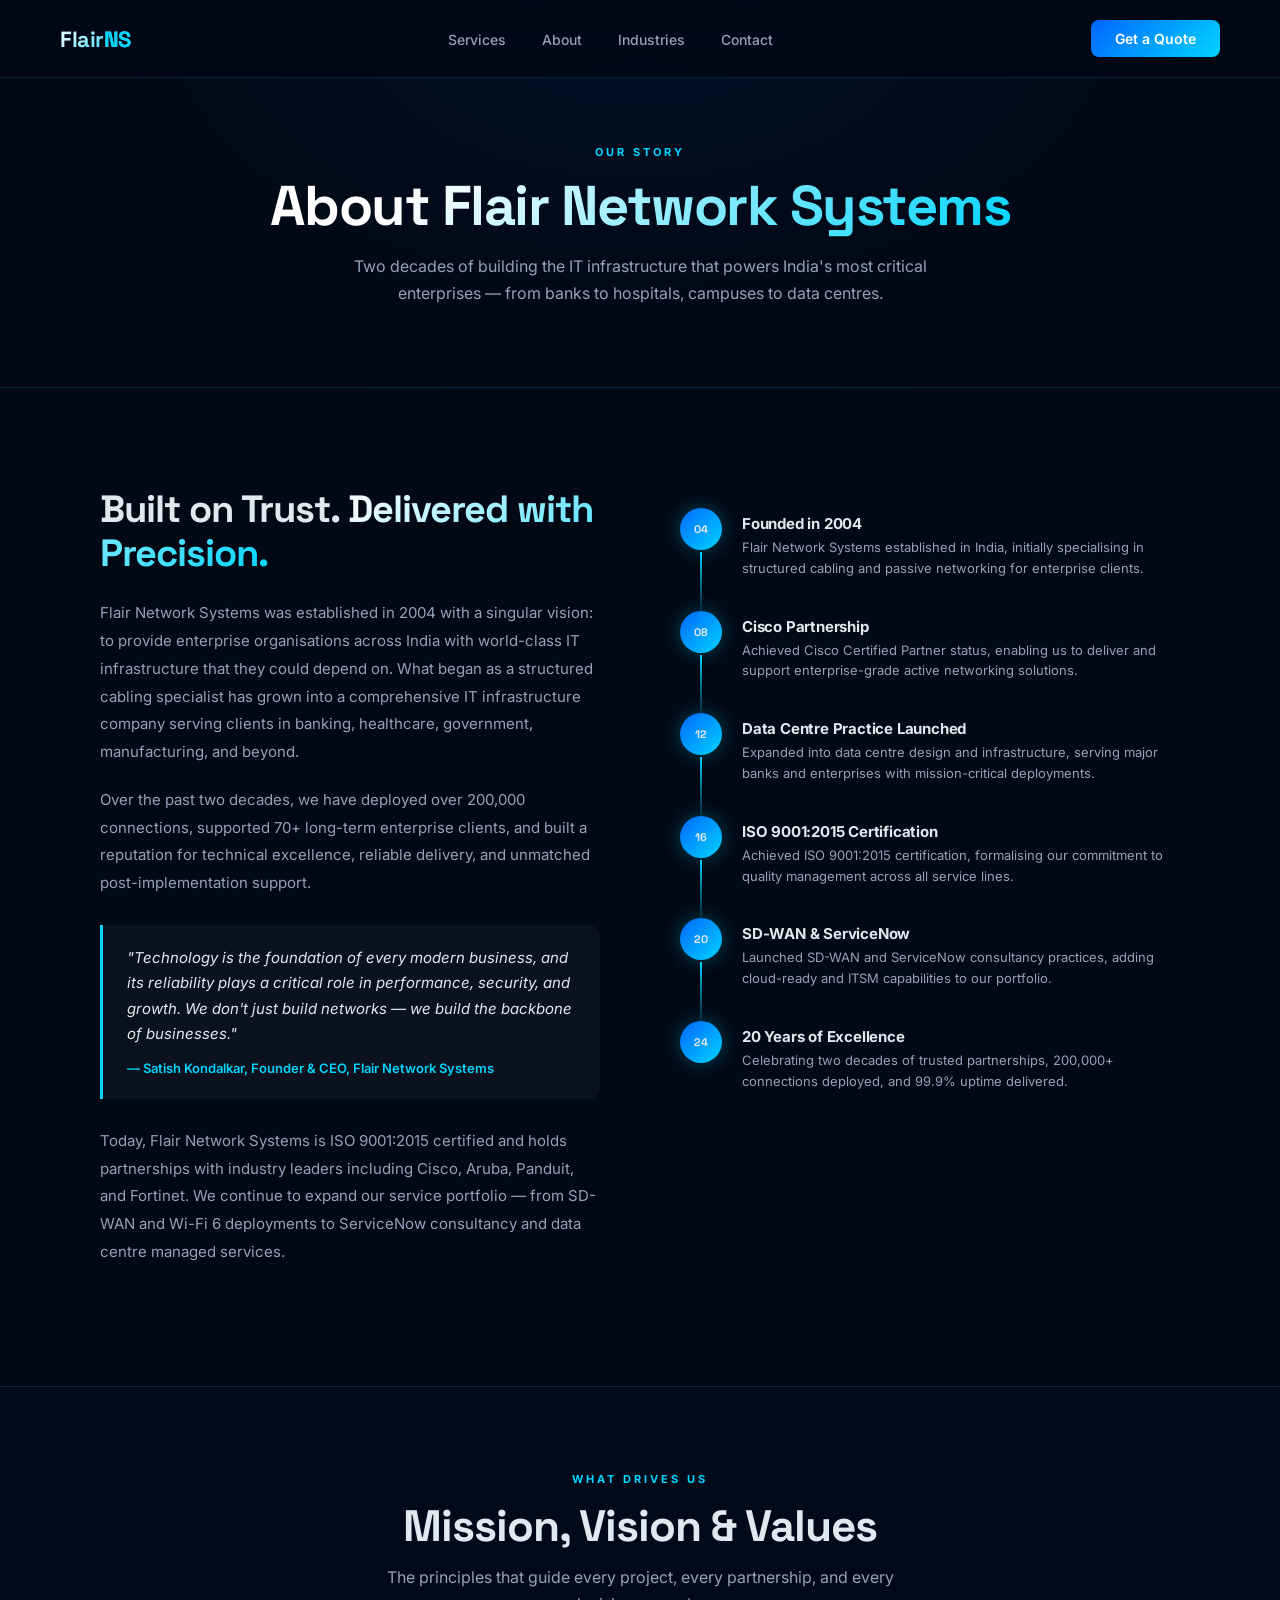
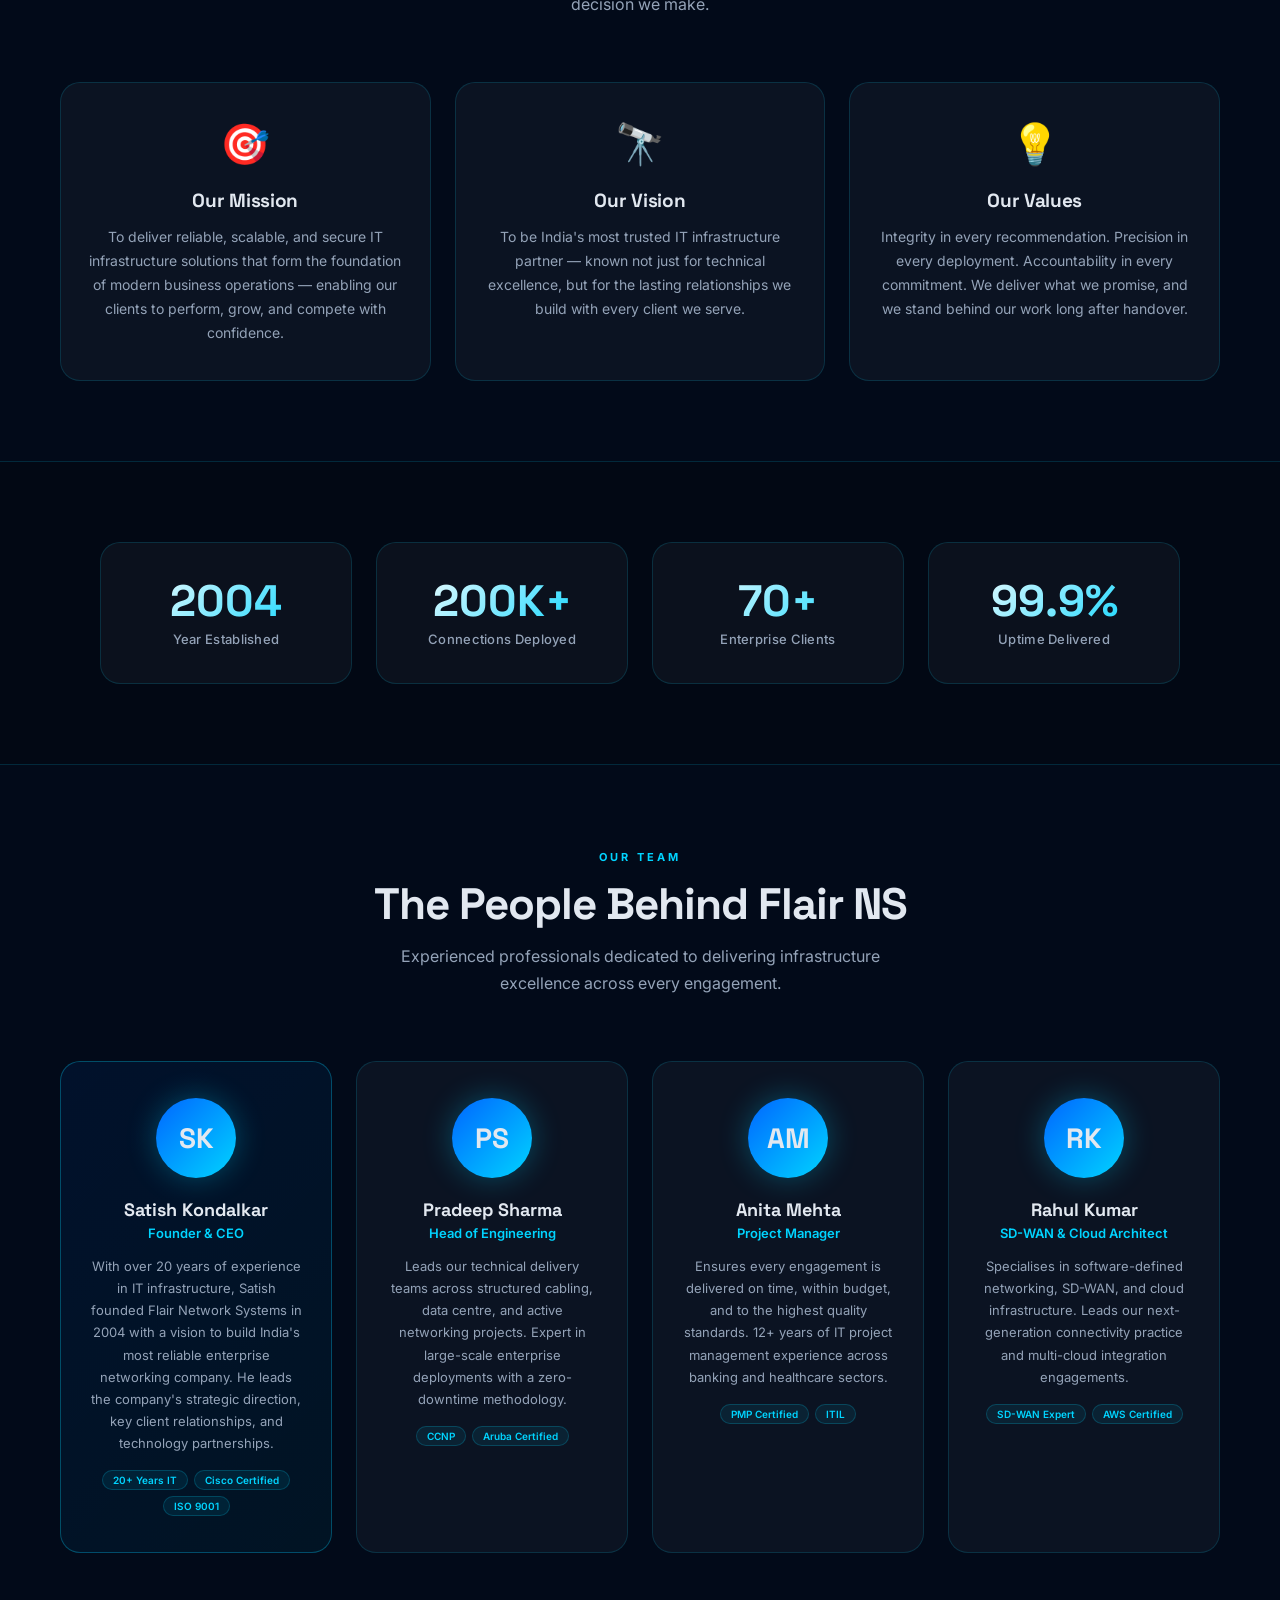
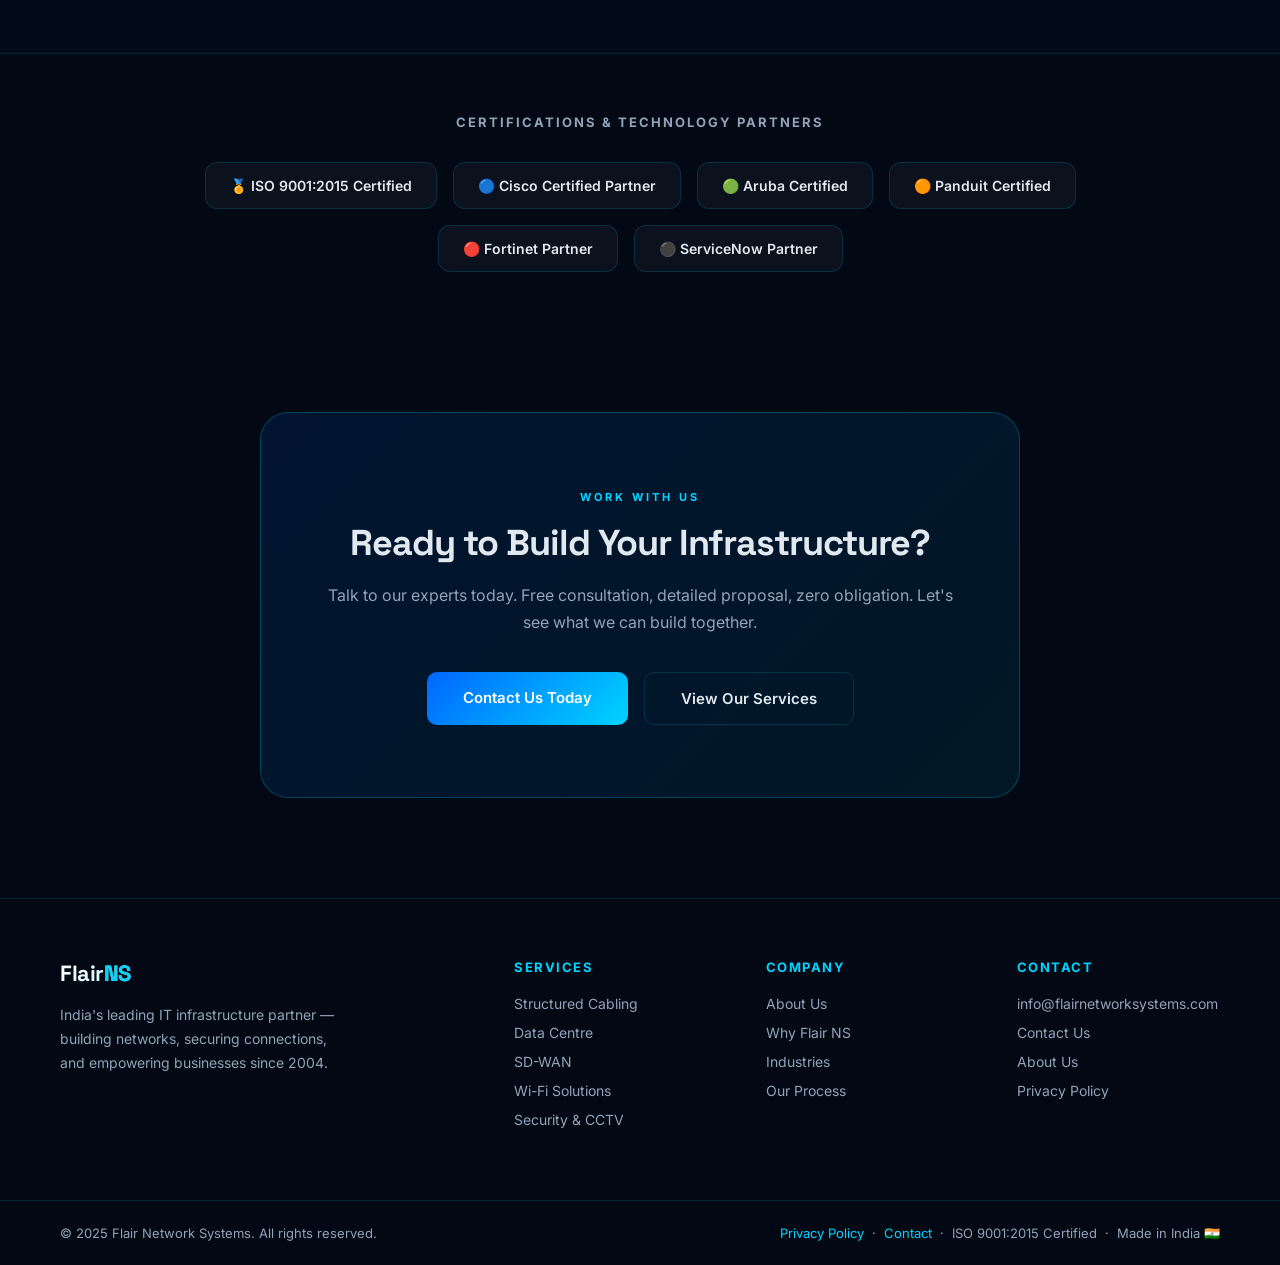
==== about.html @ 8459827d "Add Privacy Policy, Contact, About pages for SEO E-E-A-T compliance" ====
<!DOCTYPE html>
<html lang="en">
<head>
  <meta charset="UTF-8" />
  <meta name="viewport" content="width=device-width, initial-scale=1.0" />
  <title>About Us — Flair Network Systems | IT Infrastructure Since 2004</title>
  <meta name="description" content="Flair Network Systems has been India's trusted IT infrastructure partner since 2004. Learn about our history, mission, values, and the team behind our 20+ years of excellence." />
  <link rel="canonical" href="https://jarvis240615-cmyk.github.io/flair-network/about.html" />
  <link rel="icon" type="image/svg+xml" href="data:image/svg+xml,%3Csvg xmlns='http://www.w3.org/2000/svg' viewBox='0 0 32 32'%3E%3Crect width='32' height='32' rx='6' fill='%230066FF'/%3E%3Ccircle cx='16' cy='16' r='4' fill='%2300D4FF'/%3E%3Cline x1='16' y1='4' x2='16' y2='12' stroke='%2300D4FF' stroke-width='2'/%3E%3Cline x1='16' y1='20' x2='16' y2='28' stroke='%2300D4FF' stroke-width='2'/%3E%3Cline x1='4' y1='16' x2='12' y2='16' stroke='%2300D4FF' stroke-width='2'/%3E%3Cline x1='20' y1='16' x2='28' y2='16' stroke='%2300D4FF' stroke-width='2'/%3E%3Ccircle cx='16' cy='4' r='2' fill='%2300D4FF'/%3E%3Ccircle cx='16' cy='28' r='2' fill='%2300D4FF'/%3E%3Ccircle cx='4' cy='16' r='2' fill='%2300D4FF'/%3E%3Ccircle cx='28' cy='16' r='2' fill='%2300D4FF'/%3E%3C/svg%3E" />
  <link rel="preconnect" href="https://fonts.googleapis.com" />
  <link href="https://fonts.googleapis.com/css2?family=Inter:wght@300;400;500;600;700;800;900&family=Space+Grotesk:wght@300;400;500;600;700&display=swap" rel="stylesheet" />
  <style>
    :root {
      --blue: #0066FF;
      --cyan: #00D4FF;
      --dark: #020814;
      --card: rgba(255,255,255,0.04);
      --border: rgba(0,212,255,0.15);
      --text: #e2e8f0;
      --muted: #94a3b8;
    }
    * { margin: 0; padding: 0; box-sizing: border-box; }
    html { scroll-behavior: smooth; }
    body {
      font-family: 'Inter', sans-serif;
      background: var(--dark);
      color: var(--text);
      overflow-x: hidden;
    }
    nav {
      position: fixed;
      top: 0; left: 0; right: 0;
      z-index: 100;
      display: flex;
      align-items: center;
      justify-content: space-between;
      padding: 20px 60px;
      background: rgba(2,8,20,0.85);
      backdrop-filter: blur(20px);
      border-bottom: 1px solid var(--border);
    }
    .logo {
      font-family: 'Space Grotesk', sans-serif;
      font-size: 22px;
      font-weight: 700;
      background: linear-gradient(135deg, #fff 0%, var(--cyan) 100%);
      -webkit-background-clip: text;
      -webkit-text-fill-color: transparent;
      text-decoration: none;
      letter-spacing: -0.5px;
    }
    .logo span { color: var(--cyan); -webkit-text-fill-color: var(--cyan); }
    .nav-links { display: flex; gap: 36px; list-style: none; }
    .nav-links a {
      color: var(--muted);
      text-decoration: none;
      font-size: 14px;
      font-weight: 500;
      transition: color 0.2s;
    }
    .nav-links a:hover { color: var(--cyan); }
    .nav-cta {
      background: linear-gradient(135deg, var(--blue), var(--cyan));
      color: #fff !important;
      -webkit-text-fill-color: #fff !important;
      border: none;
      padding: 10px 24px;
      border-radius: 8px;
      font-size: 14px;
      font-weight: 600;
      cursor: pointer;
      text-decoration: none;
      transition: transform 0.2s, box-shadow 0.2s;
      display: inline-block;
    }
    .nav-cta:hover {
      transform: translateY(-1px);
      box-shadow: 0 8px 30px rgba(0,102,255,0.4);
    }

    /* Page Hero */
    .page-hero {
      padding: 140px 60px 80px;
      text-align: center;
      background: radial-gradient(ellipse at center top, rgba(0,102,255,0.08) 0%, transparent 60%);
      border-bottom: 1px solid var(--border);
    }
    .page-tag {
      display: inline-block;
      font-size: 11px;
      font-weight: 700;
      color: var(--cyan);
      letter-spacing: 3px;
      text-transform: uppercase;
      margin-bottom: 16px;
    }
    .page-hero h1 {
      font-family: 'Space Grotesk', sans-serif;
      font-size: clamp(32px, 5vw, 56px);
      font-weight: 800;
      letter-spacing: -1.5px;
      line-height: 1.1;
      margin-bottom: 16px;
    }
    .page-hero h1 span {
      background: linear-gradient(135deg, #fff 20%, var(--cyan) 100%);
      -webkit-background-clip: text;
      -webkit-text-fill-color: transparent;
    }
    .page-hero p {
      color: var(--muted);
      font-size: 16px;
      max-width: 580px;
      margin: 0 auto;
      line-height: 1.7;
    }

    /* Story Section */
    .story-section {
      padding: 100px 60px;
      max-width: 1200px;
      margin: 0 auto;
      display: grid;
      grid-template-columns: 1fr 1fr;
      gap: 80px;
      align-items: start;
    }
    .story-content h2 {
      font-family: 'Space Grotesk', sans-serif;
      font-size: 38px;
      font-weight: 800;
      letter-spacing: -1px;
      line-height: 1.15;
      margin-bottom: 24px;
    }
    .story-content h2 span {
      background: linear-gradient(135deg, #fff, var(--cyan));
      -webkit-background-clip: text;
      -webkit-text-fill-color: transparent;
    }
    .story-content p {
      color: var(--muted);
      font-size: 15px;
      line-height: 1.85;
      margin-bottom: 20px;
    }
    .story-quote {
      background: var(--card);
      border-left: 3px solid var(--cyan);
      border-radius: 0 12px 12px 0;
      padding: 20px 24px;
      margin: 28px 0;
      font-style: italic;
      color: var(--text);
      font-size: 15px;
      line-height: 1.7;
    }
    .story-quote cite {
      display: block;
      margin-top: 10px;
      font-size: 13px;
      font-weight: 600;
      color: var(--cyan);
      font-style: normal;
    }

    /* Timeline */
    .timeline { padding: 20px 0; }
    .timeline-item {
      display: flex;
      gap: 20px;
      padding-bottom: 32px;
      position: relative;
    }
    .timeline-item:not(:last-child)::after {
      content: '';
      position: absolute;
      left: 20px;
      top: 44px;
      bottom: 0;
      width: 2px;
      background: linear-gradient(to bottom, var(--cyan), rgba(0,212,255,0.1));
    }
    .timeline-dot {
      width: 42px; height: 42px;
      background: linear-gradient(135deg, var(--blue), var(--cyan));
      border-radius: 50%;
      display: flex;
      align-items: center;
      justify-content: center;
      font-size: 11px;
      font-weight: 800;
      font-family: 'Space Grotesk', sans-serif;
      flex-shrink: 0;
      box-shadow: 0 0 20px rgba(0,212,255,0.3);
    }
    .timeline-content {
      padding-top: 6px;
    }
    .timeline-content h3 {
      font-size: 15px;
      font-weight: 700;
      margin-bottom: 4px;
      letter-spacing: -0.2px;
    }
    .timeline-content p {
      color: var(--muted);
      font-size: 13px;
      line-height: 1.6;
    }

    /* Mission Section */
    .mission-section {
      padding: 80px 60px;
      background: rgba(0,102,255,0.02);
      border-top: 1px solid var(--border);
      border-bottom: 1px solid var(--border);
    }
    .mission-inner {
      max-width: 1200px;
      margin: 0 auto;
    }
    .section-header {
      text-align: center;
      margin-bottom: 64px;
    }
    .section-header h2 {
      font-family: 'Space Grotesk', sans-serif;
      font-size: clamp(28px, 4vw, 44px);
      font-weight: 800;
      letter-spacing: -1px;
      line-height: 1.1;
      margin-bottom: 14px;
    }
    .section-header p {
      color: var(--muted);
      font-size: 16px;
      max-width: 520px;
      margin: 0 auto;
      line-height: 1.7;
    }
    .mission-grid {
      display: grid;
      grid-template-columns: repeat(3, 1fr);
      gap: 24px;
    }
    .mission-card {
      background: var(--card);
      border: 1px solid var(--border);
      border-radius: 20px;
      padding: 36px 28px;
      text-align: center;
      transition: all 0.3s;
    }
    .mission-card:hover {
      border-color: rgba(0,212,255,0.35);
      transform: translateY(-6px);
      box-shadow: 0 20px 50px rgba(0,0,0,0.3);
    }
    .mission-icon {
      font-size: 40px;
      margin-bottom: 20px;
    }
    .mission-card h3 {
      font-family: 'Space Grotesk', sans-serif;
      font-size: 19px;
      font-weight: 700;
      margin-bottom: 12px;
      letter-spacing: -0.3px;
    }
    .mission-card p {
      color: var(--muted);
      font-size: 14px;
      line-height: 1.7;
    }

    /* Stats row */
    .stats-section {
      padding: 80px 60px;
      max-width: 1200px;
      margin: 0 auto;
    }
    .stats-grid {
      display: grid;
      grid-template-columns: repeat(4, 1fr);
      gap: 24px;
    }
    .stat-card {
      background: var(--card);
      border: 1px solid var(--border);
      border-radius: 20px;
      padding: 36px 24px;
      text-align: center;
      transition: all 0.3s;
    }
    .stat-card:hover {
      border-color: rgba(0,212,255,0.3);
      transform: translateY(-4px);
    }
    .stat-num {
      font-family: 'Space Grotesk', sans-serif;
      font-size: 44px;
      font-weight: 800;
      background: linear-gradient(135deg, #fff, var(--cyan));
      -webkit-background-clip: text;
      -webkit-text-fill-color: transparent;
      line-height: 1;
      margin-bottom: 8px;
    }
    .stat-label {
      font-size: 13px;
      color: var(--muted);
      font-weight: 500;
      letter-spacing: 0.3px;
    }

    /* Team Section */
    .team-section {
      padding: 80px 60px 100px;
      background: rgba(0,102,255,0.02);
      border-top: 1px solid var(--border);
    }
    .team-inner { max-width: 1200px; margin: 0 auto; }
    .team-grid {
      display: grid;
      grid-template-columns: repeat(auto-fit, minmax(240px, 1fr));
      gap: 24px;
      margin-top: 60px;
    }
    .team-card {
      background: var(--card);
      border: 1px solid var(--border);
      border-radius: 20px;
      padding: 36px 28px;
      text-align: center;
      transition: all 0.3s;
    }
    .team-card:hover {
      border-color: rgba(0,212,255,0.35);
      transform: translateY(-6px);
      box-shadow: 0 20px 50px rgba(0,0,0,0.3);
    }
    .team-card.featured {
      border-color: rgba(0,212,255,0.3);
      background: linear-gradient(135deg, rgba(0,102,255,0.08), rgba(0,212,255,0.05));
    }
    .team-avatar {
      width: 80px; height: 80px;
      border-radius: 50%;
      background: linear-gradient(135deg, var(--blue), var(--cyan));
      display: flex;
      align-items: center;
      justify-content: center;
      font-family: 'Space Grotesk', sans-serif;
      font-size: 28px;
      font-weight: 800;
      margin: 0 auto 20px;
      box-shadow: 0 0 30px rgba(0,212,255,0.3);
    }
    .team-card h3 {
      font-family: 'Space Grotesk', sans-serif;
      font-size: 18px;
      font-weight: 700;
      margin-bottom: 4px;
    }
    .team-role {
      font-size: 13px;
      color: var(--cyan);
      font-weight: 600;
      margin-bottom: 14px;
    }
    .team-card p {
      color: var(--muted);
      font-size: 13px;
      line-height: 1.7;
    }
    .team-certs {
      display: flex;
      flex-wrap: wrap;
      justify-content: center;
      gap: 6px;
      margin-top: 16px;
    }
    .cert-tag {
      background: rgba(0,212,255,0.08);
      border: 1px solid rgba(0,212,255,0.2);
      color: var(--cyan);
      font-size: 10px;
      font-weight: 600;
      padding: 3px 10px;
      border-radius: 100px;
    }

    /* Certs/Partners */
    .partners-section {
      padding: 60px;
      border-top: 1px solid var(--border);
      text-align: center;
    }
    .partners-inner { max-width: 900px; margin: 0 auto; }
    .partners-section h3 {
      font-size: 13px;
      font-weight: 700;
      color: var(--muted);
      letter-spacing: 2px;
      text-transform: uppercase;
      margin-bottom: 32px;
    }
    .certs-row {
      display: flex;
      flex-wrap: wrap;
      gap: 16px;
      justify-content: center;
    }
    .cert-badge {
      background: var(--card);
      border: 1px solid var(--border);
      border-radius: 12px;
      padding: 14px 24px;
      font-size: 14px;
      font-weight: 600;
      color: var(--text);
      transition: all 0.3s;
    }
    .cert-badge:hover {
      border-color: rgba(0,212,255,0.4);
      color: var(--cyan);
    }

    /* CTA */
    .cta-section {
      padding: 80px 60px 100px;
    }
    .cta-box {
      max-width: 760px;
      margin: 0 auto;
      background: linear-gradient(135deg, rgba(0,102,255,0.12), rgba(0,212,255,0.08));
      border: 1px solid rgba(0,212,255,0.25);
      border-radius: 28px;
      padding: 72px 60px;
      text-align: center;
    }
    .cta-box h2 {
      font-family: 'Space Grotesk', sans-serif;
      font-size: 36px;
      font-weight: 800;
      letter-spacing: -1px;
      margin-bottom: 16px;
    }
    .cta-box p { color: var(--muted); font-size: 16px; margin-bottom: 36px; line-height: 1.7; }
    .cta-btns { display: flex; gap: 16px; justify-content: center; flex-wrap: wrap; }
    .btn-primary {
      background: linear-gradient(135deg, var(--blue), var(--cyan));
      color: #fff;
      border: none;
      padding: 16px 36px;
      border-radius: 10px;
      font-size: 15px;
      font-weight: 600;
      cursor: pointer;
      transition: all 0.3s;
      text-decoration: none;
      display: inline-block;
    }
    .btn-primary:hover {
      transform: translateY(-3px);
      box-shadow: 0 20px 50px rgba(0,102,255,0.5);
    }
    .btn-outline {
      background: transparent;
      color: var(--text);
      border: 1px solid var(--border);
      padding: 16px 36px;
      border-radius: 10px;
      font-size: 15px;
      font-weight: 600;
      cursor: pointer;
      transition: all 0.3s;
      text-decoration: none;
      display: inline-block;
    }
    .btn-outline:hover {
      border-color: var(--cyan);
      color: var(--cyan);
      background: rgba(0,212,255,0.05);
    }

    footer {
      padding: 60px;
      border-top: 1px solid var(--border);
      display: grid;
      grid-template-columns: 2fr 1fr 1fr 1fr;
      gap: 48px;
      max-width: 1400px;
      margin: 0 auto;
    }
    .footer-brand p { color: var(--muted); font-size: 14px; line-height: 1.7; max-width: 280px; }
    .footer-col h3 {
      font-size: 13px;
      font-weight: 700;
      letter-spacing: 1.5px;
      text-transform: uppercase;
      color: var(--cyan);
      margin-bottom: 20px;
    }
    .footer-col a {
      display: block;
      color: var(--muted);
      font-size: 14px;
      text-decoration: none;
      margin-bottom: 12px;
      transition: color 0.2s;
    }
    .footer-col a:hover { color: var(--text); }
    .footer-bottom {
      border-top: 1px solid var(--border);
      padding: 24px 60px;
      display: flex;
      justify-content: space-between;
      align-items: center;
      color: var(--muted);
      font-size: 13px;
      flex-wrap: wrap;
      gap: 8px;
    }
    .footer-bottom a { color: var(--cyan); text-decoration: none; }

    @media (max-width: 900px) {
      nav { padding: 16px 24px; }
      .nav-links { display: none; }
      .page-hero { padding: 100px 24px 60px; }
      .story-section { grid-template-columns: 1fr; padding: 60px 24px; gap: 48px; }
      .mission-section, .stats-section, .team-section, .partners-section, .cta-section { padding: 60px 24px; }
      .mission-grid, .stats-grid { grid-template-columns: 1fr 1fr; }
      footer { padding: 40px 24px; grid-template-columns: 1fr 1fr; }
      .footer-bottom { padding: 20px 24px; }
      .cta-box { padding: 48px 28px; }
    }
  </style>
</head>
<body>

<!-- Nav -->
<nav>
  <a class="logo" href="index.html">Flair<span>NS</span></a>
  <ul class="nav-links">
    <li><a href="index.html#services">Services</a></li>
    <li><a href="about.html">About</a></li>
    <li><a href="index.html#industries">Industries</a></li>
    <li><a href="contact.html">Contact</a></li>
  </ul>
  <a class="nav-cta" href="contact.html">Get a Quote</a>
</nav>

<!-- Page Hero -->
<div class="page-hero">
  <span class="page-tag">Our Story</span>
  <h1><span>About Flair Network Systems</span></h1>
  <p>Two decades of building the IT infrastructure that powers India's most critical enterprises — from banks to hospitals, campuses to data centres.</p>
</div>

<!-- Story + Timeline -->
<div class="story-section">

  <div class="story-content">
    <h2>Built on Trust. <span>Delivered with Precision.</span></h2>
    <p>
      Flair Network Systems was established in 2004 with a singular vision: to provide enterprise organisations across India with world-class IT infrastructure that they could depend on. What began as a structured cabling specialist has grown into a comprehensive IT infrastructure company serving clients in banking, healthcare, government, manufacturing, and beyond.
    </p>
    <p>
      Over the past two decades, we have deployed over 200,000 connections, supported 70+ long-term enterprise clients, and built a reputation for technical excellence, reliable delivery, and unmatched post-implementation support.
    </p>
    <blockquote class="story-quote">
      "Technology is the foundation of every modern business, and its reliability plays a critical role in performance, security, and growth. We don't just build networks — we build the backbone of businesses."
      <cite>— Satish Kondalkar, Founder &amp; CEO, Flair Network Systems</cite>
    </blockquote>
    <p>
      Today, Flair Network Systems is ISO 9001:2015 certified and holds partnerships with industry leaders including Cisco, Aruba, Panduit, and Fortinet. We continue to expand our service portfolio — from SD-WAN and Wi-Fi 6 deployments to ServiceNow consultancy and data centre managed services.
    </p>
  </div>

  <div class="timeline">
    <div class="timeline-item">
      <div class="timeline-dot">04</div>
      <div class="timeline-content">
        <h3>Founded in 2004</h3>
        <p>Flair Network Systems established in India, initially specialising in structured cabling and passive networking for enterprise clients.</p>
      </div>
    </div>
    <div class="timeline-item">
      <div class="timeline-dot">08</div>
      <div class="timeline-content">
        <h3>Cisco Partnership</h3>
        <p>Achieved Cisco Certified Partner status, enabling us to deliver and support enterprise-grade active networking solutions.</p>
      </div>
    </div>
    <div class="timeline-item">
      <div class="timeline-dot">12</div>
      <div class="timeline-content">
        <h3>Data Centre Practice Launched</h3>
        <p>Expanded into data centre design and infrastructure, serving major banks and enterprises with mission-critical deployments.</p>
      </div>
    </div>
    <div class="timeline-item">
      <div class="timeline-dot">16</div>
      <div class="timeline-content">
        <h3>ISO 9001:2015 Certification</h3>
        <p>Achieved ISO 9001:2015 certification, formalising our commitment to quality management across all service lines.</p>
      </div>
    </div>
    <div class="timeline-item">
      <div class="timeline-dot">20</div>
      <div class="timeline-content">
        <h3>SD-WAN &amp; ServiceNow</h3>
        <p>Launched SD-WAN and ServiceNow consultancy practices, adding cloud-ready and ITSM capabilities to our portfolio.</p>
      </div>
    </div>
    <div class="timeline-item">
      <div class="timeline-dot">24</div>
      <div class="timeline-content">
        <h3>20 Years of Excellence</h3>
        <p>Celebrating two decades of trusted partnerships, 200,000+ connections deployed, and 99.9% uptime delivered.</p>
      </div>
    </div>
  </div>

</div>

<!-- Mission, Vision, Values -->
<div class="mission-section">
  <div class="mission-inner">
    <div class="section-header">
      <span class="page-tag">What Drives Us</span>
      <h2>Mission, Vision &amp; Values</h2>
      <p class="section-desc">The principles that guide every project, every partnership, and every decision we make.</p>
    </div>
    <div class="mission-grid">
      <div class="mission-card">
        <div class="mission-icon">🎯</div>
        <h3>Our Mission</h3>
        <p>To deliver reliable, scalable, and secure IT infrastructure solutions that form the foundation of modern business operations — enabling our clients to perform, grow, and compete with confidence.</p>
      </div>
      <div class="mission-card">
        <div class="mission-icon">🔭</div>
        <h3>Our Vision</h3>
        <p>To be India's most trusted IT infrastructure partner — known not just for technical excellence, but for the lasting relationships we build with every client we serve.</p>
      </div>
      <div class="mission-card">
        <div class="mission-icon">💡</div>
        <h3>Our Values</h3>
        <p>Integrity in every recommendation. Precision in every deployment. Accountability in every commitment. We deliver what we promise, and we stand behind our work long after handover.</p>
      </div>
    </div>
  </div>
</div>

<!-- Stats -->
<div class="stats-section">
  <div class="stats-grid">
    <div class="stat-card">
      <div class="stat-num">2004</div>
      <div class="stat-label">Year Established</div>
    </div>
    <div class="stat-card">
      <div class="stat-num">200K+</div>
      <div class="stat-label">Connections Deployed</div>
    </div>
    <div class="stat-card">
      <div class="stat-num">70+</div>
      <div class="stat-label">Enterprise Clients</div>
    </div>
    <div class="stat-card">
      <div class="stat-num">99.9%</div>
      <div class="stat-label">Uptime Delivered</div>
    </div>
  </div>
</div>

<!-- Team Section -->
<div class="team-section">
  <div class="team-inner">
    <div class="section-header">
      <span class="page-tag">Our Team</span>
      <h2>The People Behind Flair NS</h2>
      <p class="section-desc">Experienced professionals dedicated to delivering infrastructure excellence across every engagement.</p>
    </div>
    <div class="team-grid">

      <div class="team-card featured">
        <div class="team-avatar">SK</div>
        <h3>Satish Kondalkar</h3>
        <div class="team-role">Founder &amp; CEO</div>
        <p>With over 20 years of experience in IT infrastructure, Satish founded Flair Network Systems in 2004 with a vision to build India's most reliable enterprise networking company. He leads the company's strategic direction, key client relationships, and technology partnerships.</p>
        <div class="team-certs">
          <span class="cert-tag">20+ Years IT</span>
          <span class="cert-tag">Cisco Certified</span>
          <span class="cert-tag">ISO 9001</span>
        </div>
      </div>

      <div class="team-card">
        <div class="team-avatar">PS</div>
        <h3>Pradeep Sharma</h3>
        <div class="team-role">Head of Engineering</div>
        <p>Leads our technical delivery teams across structured cabling, data centre, and active networking projects. Expert in large-scale enterprise deployments with a zero-downtime methodology.</p>
        <div class="team-certs">
          <span class="cert-tag">CCNP</span>
          <span class="cert-tag">Aruba Certified</span>
        </div>
      </div>

      <div class="team-card">
        <div class="team-avatar">AM</div>
        <h3>Anita Mehta</h3>
        <div class="team-role">Project Manager</div>
        <p>Ensures every engagement is delivered on time, within budget, and to the highest quality standards. 12+ years of IT project management experience across banking and healthcare sectors.</p>
        <div class="team-certs">
          <span class="cert-tag">PMP Certified</span>
          <span class="cert-tag">ITIL</span>
        </div>
      </div>

      <div class="team-card">
        <div class="team-avatar">RK</div>
        <h3>Rahul Kumar</h3>
        <div class="team-role">SD-WAN &amp; Cloud Architect</div>
        <p>Specialises in software-defined networking, SD-WAN, and cloud infrastructure. Leads our next-generation connectivity practice and multi-cloud integration engagements.</p>
        <div class="team-certs">
          <span class="cert-tag">SD-WAN Expert</span>
          <span class="cert-tag">AWS Certified</span>
        </div>
      </div>

    </div>
  </div>
</div>

<!-- Certifications & Partners -->
<div class="partners-section">
  <div class="partners-inner">
    <h3>Certifications &amp; Technology Partners</h3>
    <div class="certs-row">
      <span class="cert-badge">🏅 ISO 9001:2015 Certified</span>
      <span class="cert-badge">🔵 Cisco Certified Partner</span>
      <span class="cert-badge">🟢 Aruba Certified</span>
      <span class="cert-badge">🟠 Panduit Certified</span>
      <span class="cert-badge">🔴 Fortinet Partner</span>
      <span class="cert-badge">⚫ ServiceNow Partner</span>
    </div>
  </div>
</div>

<!-- CTA -->
<div class="cta-section">
  <div class="cta-box">
    <span class="page-tag">Work With Us</span>
    <h2>Ready to Build Your Infrastructure?</h2>
    <p>Talk to our experts today. Free consultation, detailed proposal, zero obligation. Let's see what we can build together.</p>
    <div class="cta-btns">
      <a class="btn-primary" href="contact.html">Contact Us Today</a>
      <a class="btn-outline" href="index.html#services">View Our Services</a>
    </div>
  </div>
</div>

<!-- Footer -->
<footer>
  <div class="footer-brand">
    <a class="logo" href="index.html" style="display:block; margin-bottom:16px;">Flair<span>NS</span></a>
    <p>India's leading IT infrastructure partner — building networks, securing connections, and empowering businesses since 2004.</p>
  </div>
  <div class="footer-col">
    <h3>Services</h3>
    <a href="index.html#services">Structured Cabling</a>
    <a href="index.html#services">Data Centre</a>
    <a href="index.html#services">SD-WAN</a>
    <a href="index.html#services">Wi-Fi Solutions</a>
    <a href="index.html#services">Security &amp; CCTV</a>
  </div>
  <div class="footer-col">
    <h3>Company</h3>
    <a href="about.html">About Us</a>
    <a href="index.html#why">Why Flair NS</a>
    <a href="index.html#industries">Industries</a>
    <a href="index.html#process">Our Process</a>
  </div>
  <div class="footer-col">
    <h3>Contact</h3>
    <a href="mailto:info@flairnetworksystems.com">info@flairnetworksystems.com</a>
    <a href="contact.html">Contact Us</a>
    <a href="about.html">About Us</a>
    <a href="privacy-policy.html">Privacy Policy</a>
  </div>
</footer>
<div class="footer-bottom">
  <span>© 2025 Flair Network Systems. All rights reserved.</span>
  <span>
    <a href="privacy-policy.html">Privacy Policy</a> &nbsp;·&nbsp;
    <a href="contact.html">Contact</a> &nbsp;·&nbsp;
    ISO 9001:2015 Certified &nbsp;·&nbsp; Made in India 🇮🇳
  </span>
</div>

</body>
</html>
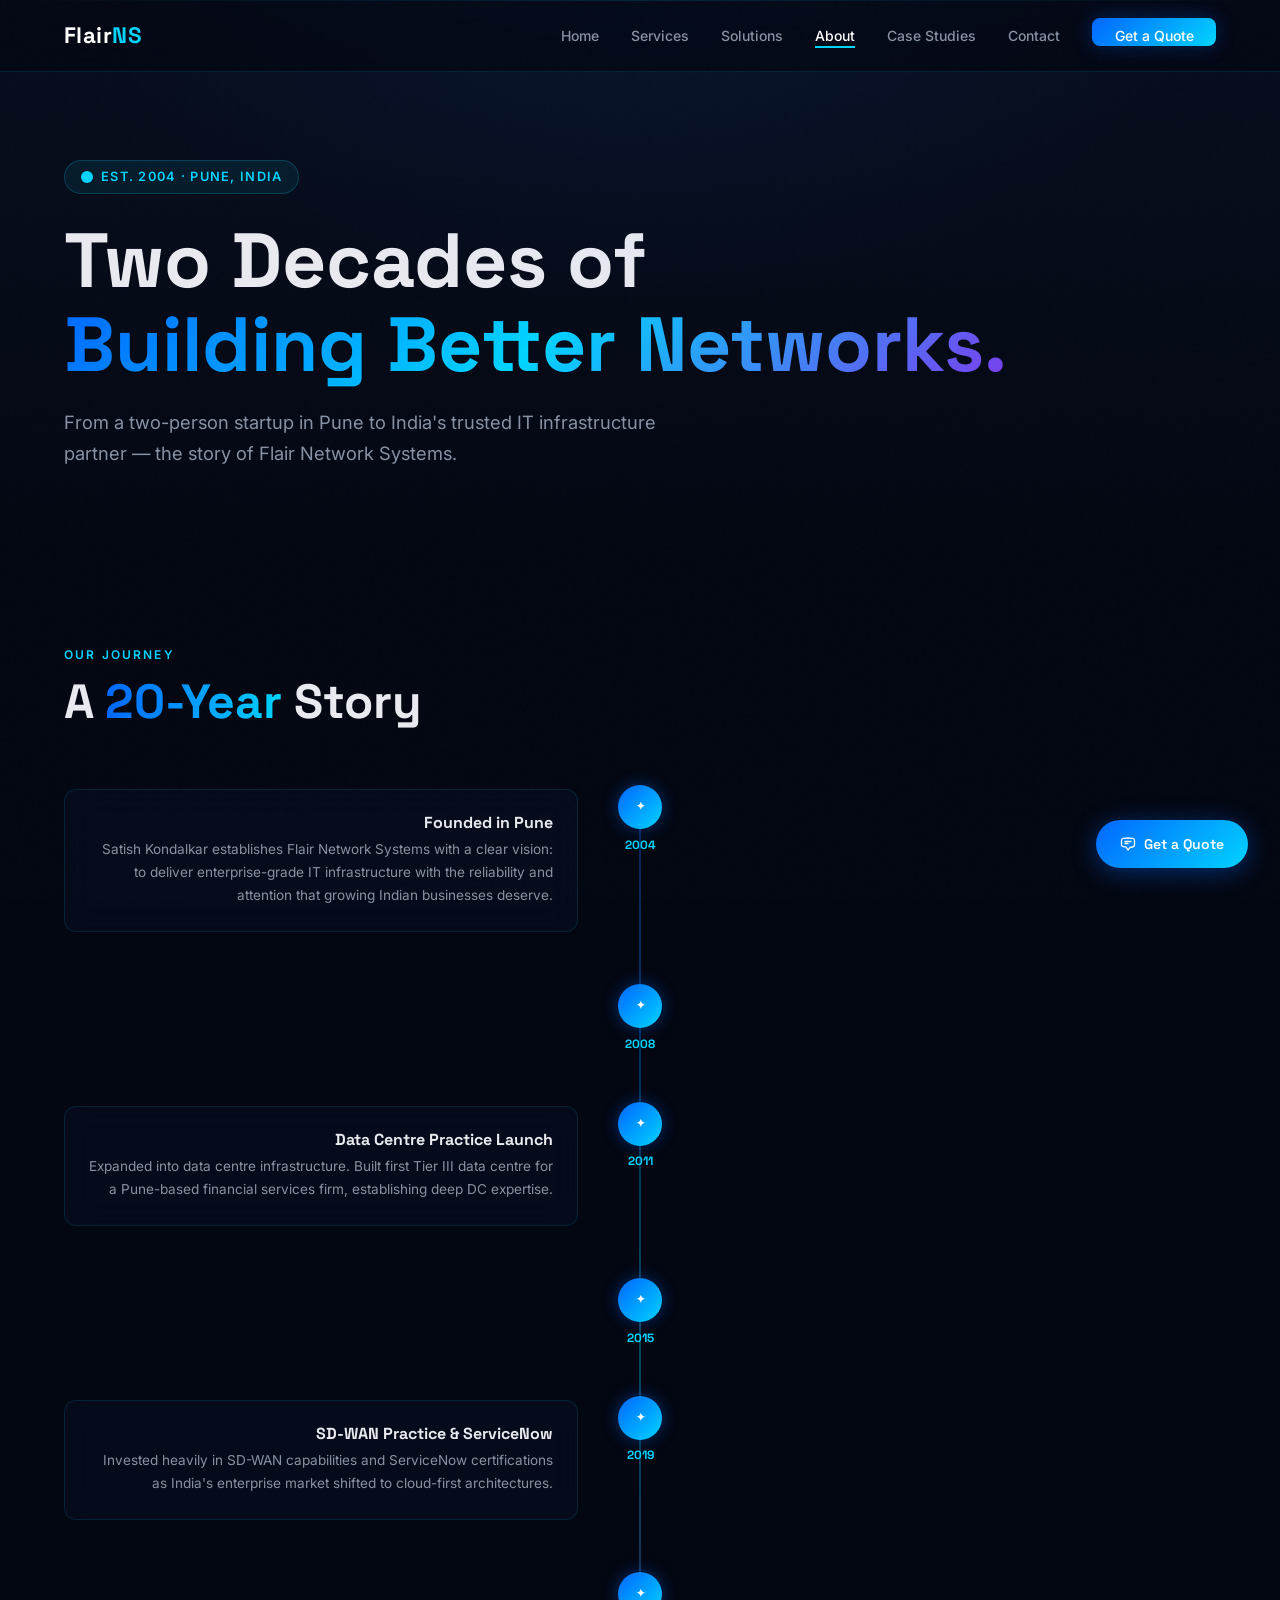
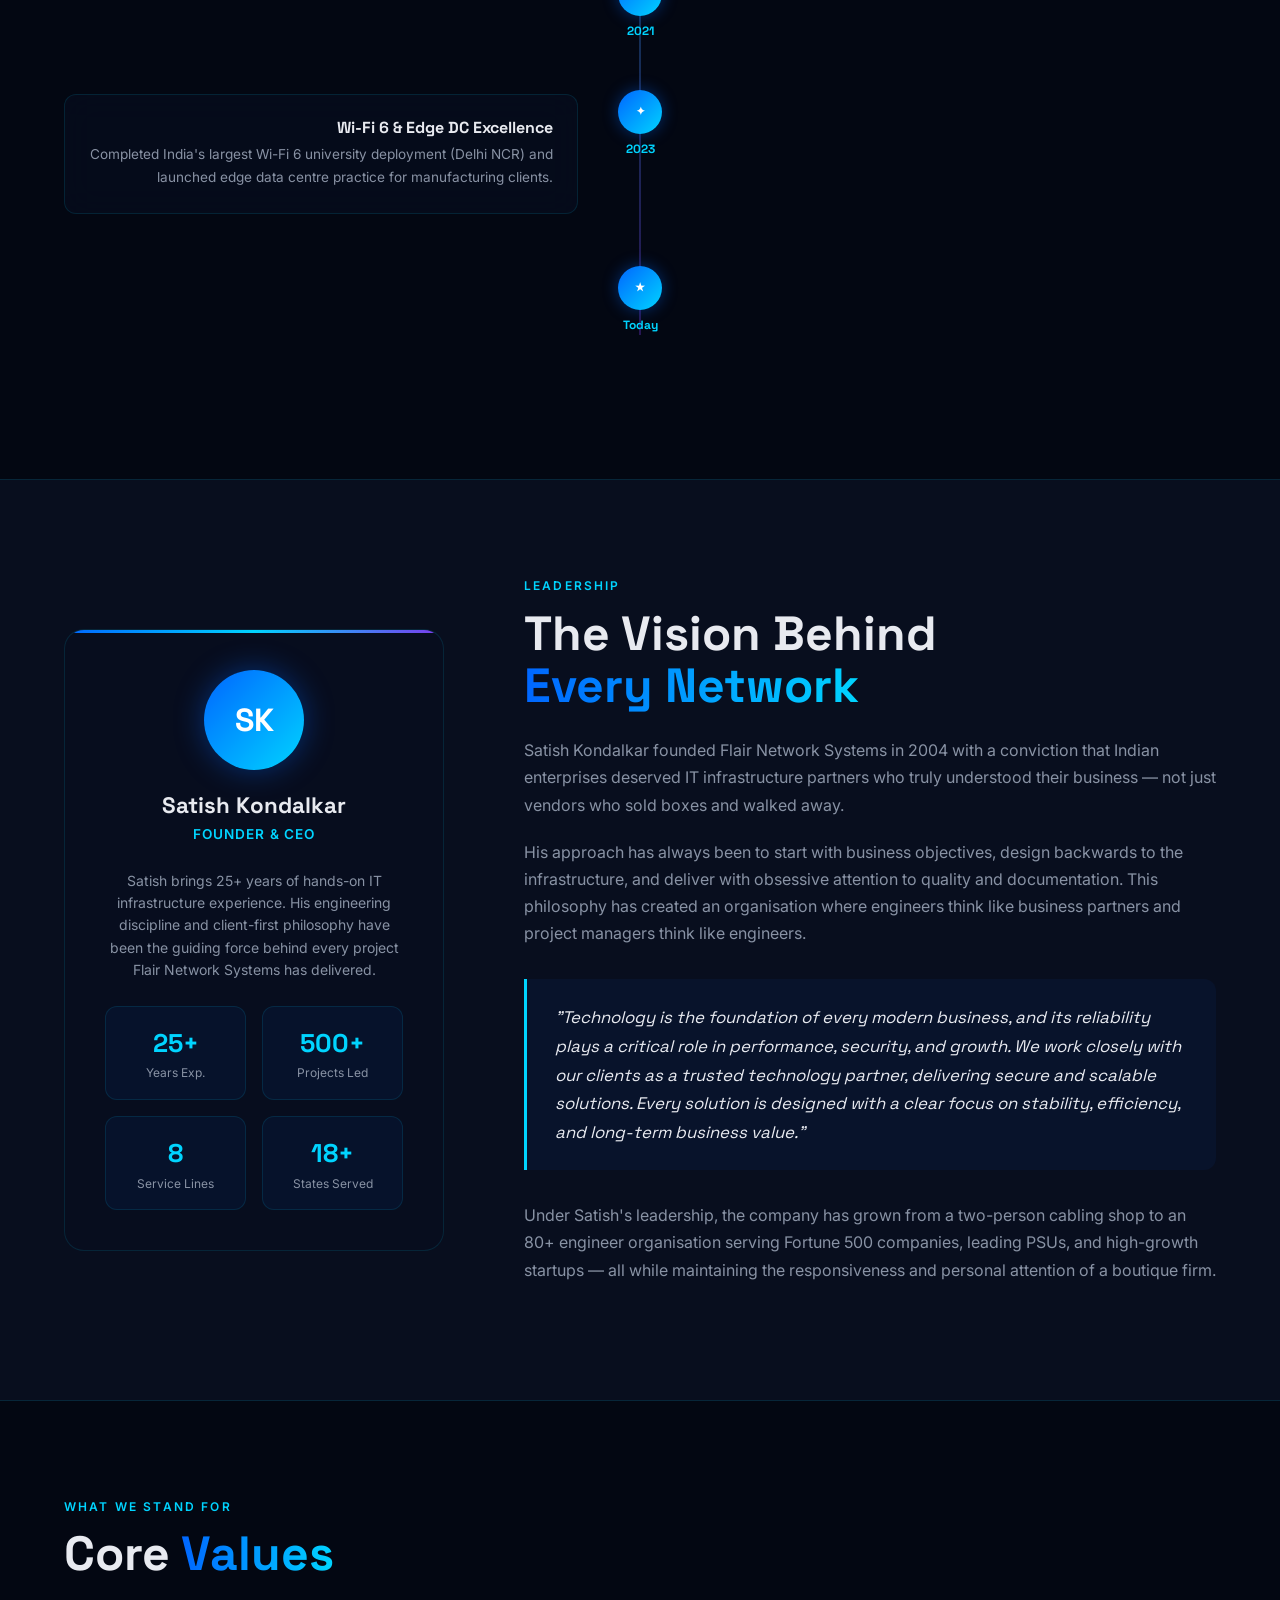
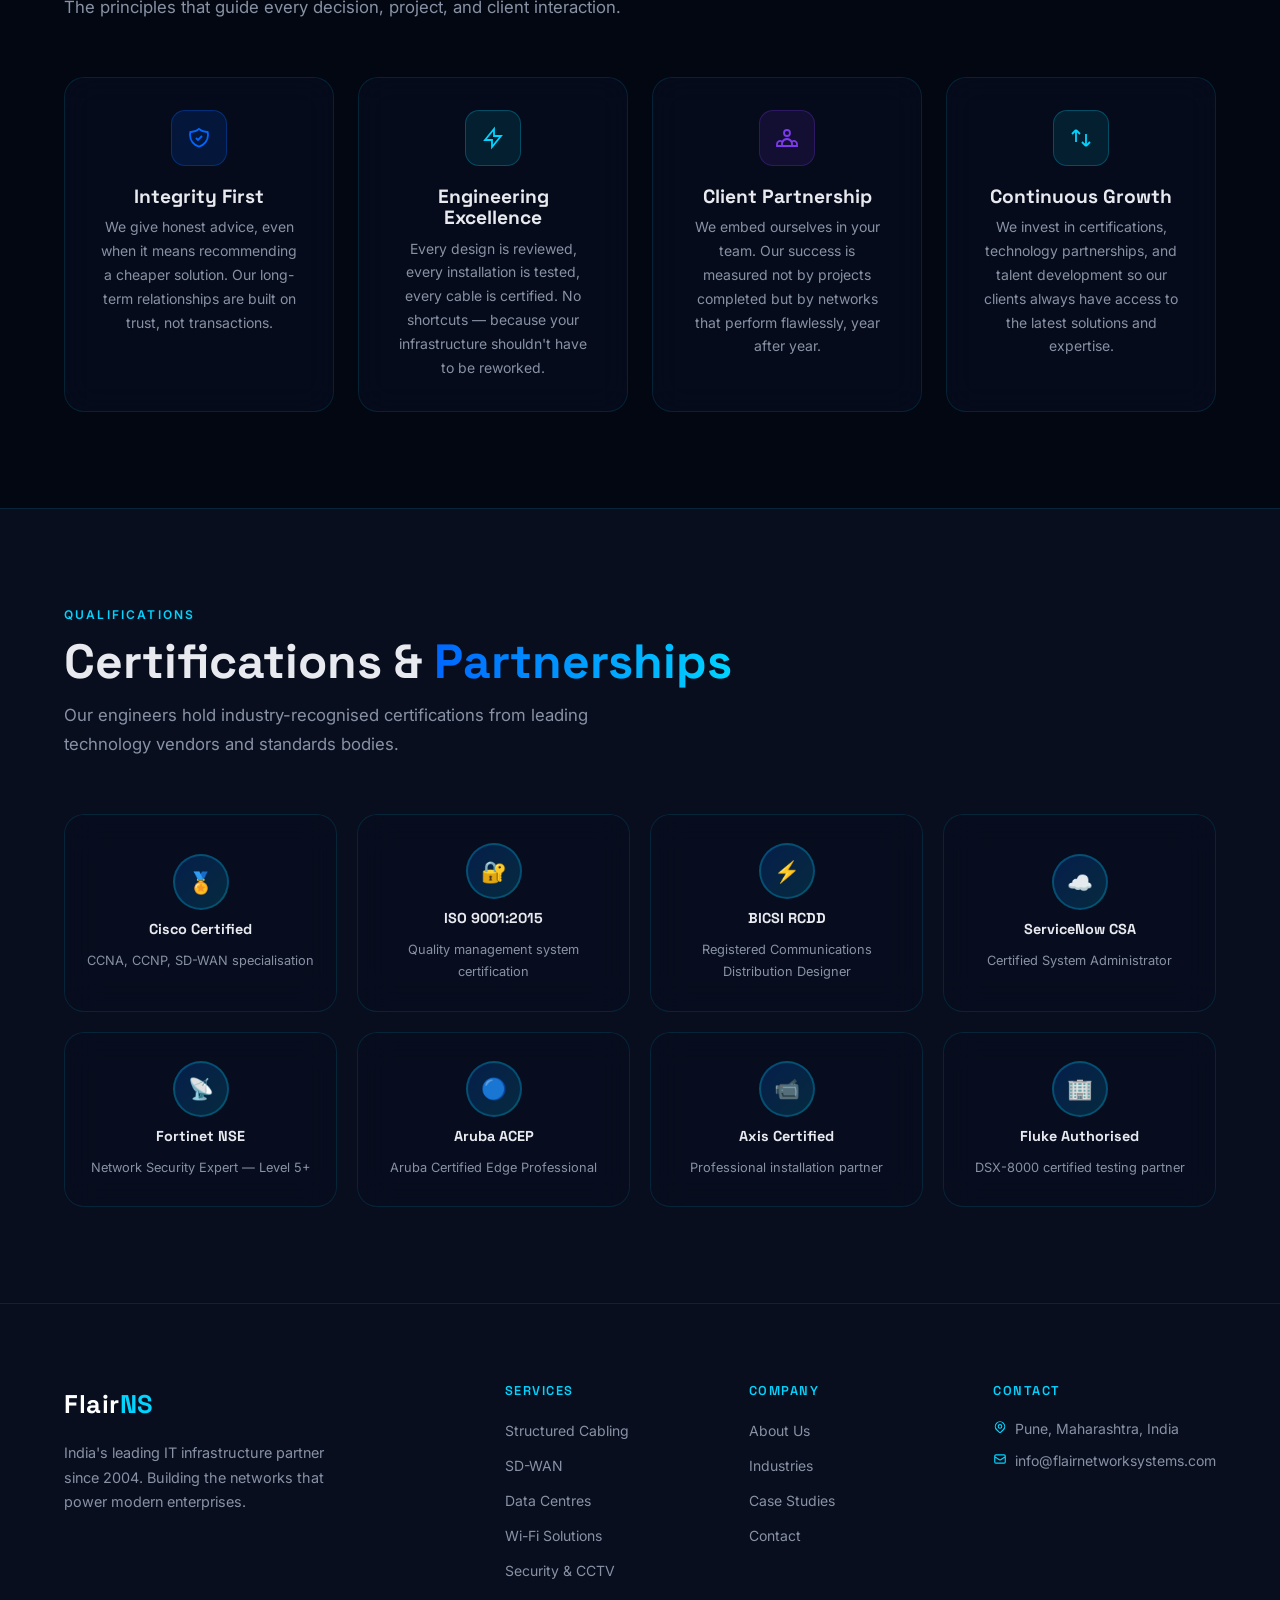
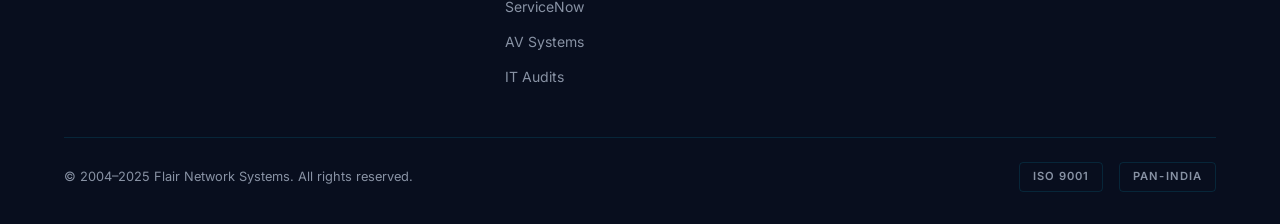
==== commit 7b760602: "feat: full multi-page immersive rebuild" ====
--- a/about.html
+++ b/about.html
@@ -3,803 +3,615 @@
 <head>
   <meta charset="UTF-8" />
   <meta name="viewport" content="width=device-width, initial-scale=1.0" />
-  <title>About Us — Flair Network Systems | IT Infrastructure Since 2004</title>
-  <meta name="description" content="Flair Network Systems has been India's trusted IT infrastructure partner since 2004. Learn about our history, mission, values, and the team behind our 20+ years of excellence." />
-  <link rel="canonical" href="https://jarvis240615-cmyk.github.io/flair-network/about.html" />
-  <link rel="icon" type="image/svg+xml" href="data:image/svg+xml,%3Csvg xmlns='http://www.w3.org/2000/svg' viewBox='0 0 32 32'%3E%3Crect width='32' height='32' rx='6' fill='%230066FF'/%3E%3Ccircle cx='16' cy='16' r='4' fill='%2300D4FF'/%3E%3Cline x1='16' y1='4' x2='16' y2='12' stroke='%2300D4FF' stroke-width='2'/%3E%3Cline x1='16' y1='20' x2='16' y2='28' stroke='%2300D4FF' stroke-width='2'/%3E%3Cline x1='4' y1='16' x2='12' y2='16' stroke='%2300D4FF' stroke-width='2'/%3E%3Cline x1='20' y1='16' x2='28' y2='16' stroke='%2300D4FF' stroke-width='2'/%3E%3Ccircle cx='16' cy='4' r='2' fill='%2300D4FF'/%3E%3Ccircle cx='16' cy='28' r='2' fill='%2300D4FF'/%3E%3Ccircle cx='4' cy='16' r='2' fill='%2300D4FF'/%3E%3Ccircle cx='28' cy='16' r='2' fill='%2300D4FF'/%3E%3C/svg%3E" />
-  <link rel="preconnect" href="https://fonts.googleapis.com" />
-  <link href="https://fonts.googleapis.com/css2?family=Inter:wght@300;400;500;600;700;800;900&family=Space+Grotesk:wght@300;400;500;600;700&display=swap" rel="stylesheet" />
+  <title>About Us — Flair Network Systems</title>
+  <meta name="description" content="Meet the team behind Flair Network Systems — 20+ years of enterprise IT infrastructure delivered by founder Satish Kondalkar and a team of certified engineers." />
+  <link rel="stylesheet" href="shared.css" />
   <style>
-    :root {
-      --blue: #0066FF;
-      --cyan: #00D4FF;
-      --dark: #020814;
-      --card: rgba(255,255,255,0.04);
-      --border: rgba(0,212,255,0.15);
-      --text: #e2e8f0;
-      --muted: #94a3b8;
-    }
-    * { margin: 0; padding: 0; box-sizing: border-box; }
-    html { scroll-behavior: smooth; }
-    body {
-      font-family: 'Inter', sans-serif;
-      background: var(--dark);
-      color: var(--text);
-      overflow-x: hidden;
-    }
-    nav {
-      position: fixed;
-      top: 0; left: 0; right: 0;
-      z-index: 100;
-      display: flex;
-      align-items: center;
-      justify-content: space-between;
-      padding: 20px 60px;
-      background: rgba(2,8,20,0.85);
-      backdrop-filter: blur(20px);
-      border-bottom: 1px solid var(--border);
-    }
-    .logo {
-      font-family: 'Space Grotesk', sans-serif;
-      font-size: 22px;
-      font-weight: 700;
-      background: linear-gradient(135deg, #fff 0%, var(--cyan) 100%);
-      -webkit-background-clip: text;
-      -webkit-text-fill-color: transparent;
-      text-decoration: none;
-      letter-spacing: -0.5px;
-    }
-    .logo span { color: var(--cyan); -webkit-text-fill-color: var(--cyan); }
-    .nav-links { display: flex; gap: 36px; list-style: none; }
-    .nav-links a {
-      color: var(--muted);
-      text-decoration: none;
-      font-size: 14px;
-      font-weight: 500;
-      transition: color 0.2s;
-    }
-    .nav-links a:hover { color: var(--cyan); }
-    .nav-cta {
-      background: linear-gradient(135deg, var(--blue), var(--cyan));
-      color: #fff !important;
-      -webkit-text-fill-color: #fff !important;
-      border: none;
-      padding: 10px 24px;
-      border-radius: 8px;
-      font-size: 14px;
-      font-weight: 600;
-      cursor: pointer;
-      text-decoration: none;
-      transition: transform 0.2s, box-shadow 0.2s;
-      display: inline-block;
-    }
-    .nav-cta:hover {
-      transform: translateY(-1px);
-      box-shadow: 0 8px 30px rgba(0,102,255,0.4);
-    }
-
-    /* Page Hero */
-    .page-hero {
-      padding: 140px 60px 80px;
-      text-align: center;
-      background: radial-gradient(ellipse at center top, rgba(0,102,255,0.08) 0%, transparent 60%);
-      border-bottom: 1px solid var(--border);
-    }
-    .page-tag {
-      display: inline-block;
-      font-size: 11px;
-      font-weight: 700;
-      color: var(--cyan);
-      letter-spacing: 3px;
-      text-transform: uppercase;
-      margin-bottom: 16px;
-    }
-    .page-hero h1 {
-      font-family: 'Space Grotesk', sans-serif;
-      font-size: clamp(32px, 5vw, 56px);
-      font-weight: 800;
-      letter-spacing: -1.5px;
-      line-height: 1.1;
-      margin-bottom: 16px;
-    }
-    .page-hero h1 span {
-      background: linear-gradient(135deg, #fff 20%, var(--cyan) 100%);
-      -webkit-background-clip: text;
-      -webkit-text-fill-color: transparent;
-    }
-    .page-hero p {
-      color: var(--muted);
-      font-size: 16px;
-      max-width: 580px;
-      margin: 0 auto;
-      line-height: 1.7;
-    }
-
-    /* Story Section */
-    .story-section {
-      padding: 100px 60px;
-      max-width: 1200px;
-      margin: 0 auto;
-      display: grid;
-      grid-template-columns: 1fr 1fr;
-      gap: 80px;
-      align-items: start;
-    }
-    .story-content h2 {
-      font-family: 'Space Grotesk', sans-serif;
-      font-size: 38px;
-      font-weight: 800;
-      letter-spacing: -1px;
-      line-height: 1.15;
-      margin-bottom: 24px;
-    }
-    .story-content h2 span {
-      background: linear-gradient(135deg, #fff, var(--cyan));
-      -webkit-background-clip: text;
-      -webkit-text-fill-color: transparent;
-    }
-    .story-content p {
-      color: var(--muted);
-      font-size: 15px;
-      line-height: 1.85;
-      margin-bottom: 20px;
-    }
-    .story-quote {
-      background: var(--card);
-      border-left: 3px solid var(--cyan);
-      border-radius: 0 12px 12px 0;
-      padding: 20px 24px;
-      margin: 28px 0;
-      font-style: italic;
-      color: var(--text);
-      font-size: 15px;
-      line-height: 1.7;
-    }
-    .story-quote cite {
-      display: block;
-      margin-top: 10px;
-      font-size: 13px;
-      font-weight: 600;
-      color: var(--cyan);
-      font-style: normal;
-    }
-
-    /* Timeline */
-    .timeline { padding: 20px 0; }
-    .timeline-item {
-      display: flex;
-      gap: 20px;
-      padding-bottom: 32px;
-      position: relative;
-    }
-    .timeline-item:not(:last-child)::after {
+    /* ── Timeline ── */
+    .timeline { position: relative; padding-left: 0; }
+
+    .timeline::before {
       content: '';
       position: absolute;
-      left: 20px;
-      top: 44px;
-      bottom: 0;
+      left: 50%;
+      transform: translateX(-50%);
+      top: 0; bottom: 0;
       width: 2px;
-      background: linear-gradient(to bottom, var(--cyan), rgba(0,212,255,0.1));
-    }
-    .timeline-dot {
-      width: 42px; height: 42px;
-      background: linear-gradient(135deg, var(--blue), var(--cyan));
-      border-radius: 50%;
+      background: linear-gradient(180deg, var(--blue), var(--cyan), var(--purple));
+      opacity: 0.3;
+    }
+
+    .tl-item {
+      display: grid;
+      grid-template-columns: 1fr 60px 1fr;
+      gap: 0;
+      margin-bottom: 3rem;
+      align-items: start;
+    }
+
+    .tl-left { text-align: right; padding-right: 2rem; padding-top: 0.25rem; }
+    .tl-right { padding-left: 2rem; padding-top: 0.25rem; }
+
+    .tl-left .tl-content,
+    .tl-right .tl-content {
+      background: var(--glass);
+      backdrop-filter: blur(16px);
+      border: 1px solid var(--border);
+      border-radius: var(--radius);
+      padding: 1.5rem;
+      transition: var(--transition);
+    }
+
+    .tl-left .tl-content:hover,
+    .tl-right .tl-content:hover {
+      border-color: rgba(0,212,255,0.25);
+    }
+
+    .tl-center {
       display: flex;
+      flex-direction: column;
       align-items: center;
-      justify-content: center;
-      font-size: 11px;
-      font-weight: 800;
-      font-family: 'Space Grotesk', sans-serif;
-      flex-shrink: 0;
-      box-shadow: 0 0 20px rgba(0,212,255,0.3);
-    }
-    .timeline-content {
-      padding-top: 6px;
-    }
-    .timeline-content h3 {
-      font-size: 15px;
-      font-weight: 700;
-      margin-bottom: 4px;
-      letter-spacing: -0.2px;
-    }
-    .timeline-content p {
-      color: var(--muted);
-      font-size: 13px;
-      line-height: 1.6;
-    }
-
-    /* Mission Section */
-    .mission-section {
-      padding: 80px 60px;
-      background: rgba(0,102,255,0.02);
-      border-top: 1px solid var(--border);
-      border-bottom: 1px solid var(--border);
-    }
-    .mission-inner {
-      max-width: 1200px;
-      margin: 0 auto;
-    }
-    .section-header {
-      text-align: center;
-      margin-bottom: 64px;
-    }
-    .section-header h2 {
-      font-family: 'Space Grotesk', sans-serif;
-      font-size: clamp(28px, 4vw, 44px);
-      font-weight: 800;
-      letter-spacing: -1px;
-      line-height: 1.1;
-      margin-bottom: 14px;
-    }
-    .section-header p {
-      color: var(--muted);
-      font-size: 16px;
-      max-width: 520px;
-      margin: 0 auto;
-      line-height: 1.7;
-    }
-    .mission-grid {
-      display: grid;
-      grid-template-columns: repeat(3, 1fr);
-      gap: 24px;
-    }
-    .mission-card {
-      background: var(--card);
-      border: 1px solid var(--border);
-      border-radius: 20px;
-      padding: 36px 28px;
-      text-align: center;
-      transition: all 0.3s;
-    }
-    .mission-card:hover {
-      border-color: rgba(0,212,255,0.35);
-      transform: translateY(-6px);
-      box-shadow: 0 20px 50px rgba(0,0,0,0.3);
-    }
-    .mission-icon {
-      font-size: 40px;
-      margin-bottom: 20px;
-    }
-    .mission-card h3 {
-      font-family: 'Space Grotesk', sans-serif;
-      font-size: 19px;
-      font-weight: 700;
-      margin-bottom: 12px;
-      letter-spacing: -0.3px;
-    }
-    .mission-card p {
-      color: var(--muted);
-      font-size: 14px;
-      line-height: 1.7;
-    }
-
-    /* Stats row */
-    .stats-section {
-      padding: 80px 60px;
-      max-width: 1200px;
-      margin: 0 auto;
-    }
-    .stats-grid {
-      display: grid;
-      grid-template-columns: repeat(4, 1fr);
-      gap: 24px;
-    }
-    .stat-card {
-      background: var(--card);
-      border: 1px solid var(--border);
-      border-radius: 20px;
-      padding: 36px 24px;
-      text-align: center;
-      transition: all 0.3s;
-    }
-    .stat-card:hover {
-      border-color: rgba(0,212,255,0.3);
-      transform: translateY(-4px);
-    }
-    .stat-num {
-      font-family: 'Space Grotesk', sans-serif;
-      font-size: 44px;
-      font-weight: 800;
-      background: linear-gradient(135deg, #fff, var(--cyan));
-      -webkit-background-clip: text;
-      -webkit-text-fill-color: transparent;
-      line-height: 1;
-      margin-bottom: 8px;
-    }
-    .stat-label {
-      font-size: 13px;
-      color: var(--muted);
-      font-weight: 500;
-      letter-spacing: 0.3px;
-    }
-
-    /* Team Section */
-    .team-section {
-      padding: 80px 60px 100px;
-      background: rgba(0,102,255,0.02);
-      border-top: 1px solid var(--border);
-    }
-    .team-inner { max-width: 1200px; margin: 0 auto; }
-    .team-grid {
-      display: grid;
-      grid-template-columns: repeat(auto-fit, minmax(240px, 1fr));
-      gap: 24px;
-      margin-top: 60px;
-    }
-    .team-card {
-      background: var(--card);
-      border: 1px solid var(--border);
-      border-radius: 20px;
-      padding: 36px 28px;
-      text-align: center;
-      transition: all 0.3s;
-    }
-    .team-card:hover {
-      border-color: rgba(0,212,255,0.35);
-      transform: translateY(-6px);
-      box-shadow: 0 20px 50px rgba(0,0,0,0.3);
-    }
-    .team-card.featured {
-      border-color: rgba(0,212,255,0.3);
-      background: linear-gradient(135deg, rgba(0,102,255,0.08), rgba(0,212,255,0.05));
-    }
-    .team-avatar {
-      width: 80px; height: 80px;
+      gap: 0;
+    }
+
+    .tl-dot {
+      width: 44px; height: 44px;
       border-radius: 50%;
       background: linear-gradient(135deg, var(--blue), var(--cyan));
       display: flex;
       align-items: center;
       justify-content: center;
       font-family: 'Space Grotesk', sans-serif;
-      font-size: 28px;
-      font-weight: 800;
-      margin: 0 auto 20px;
-      box-shadow: 0 0 30px rgba(0,212,255,0.3);
-    }
-    .team-card h3 {
+      font-weight: 700;
+      font-size: 0.7rem;
+      color: #fff;
+      flex-shrink: 0;
+      box-shadow: 0 0 16px rgba(0,102,255,0.4);
+      z-index: 1;
+    }
+
+    .tl-year {
       font-family: 'Space Grotesk', sans-serif;
-      font-size: 18px;
       font-weight: 700;
-      margin-bottom: 4px;
-    }
-    .team-role {
-      font-size: 13px;
+      font-size: 0.75rem;
       color: var(--cyan);
-      font-weight: 600;
-      margin-bottom: 14px;
-    }
-    .team-card p {
-      color: var(--muted);
-      font-size: 13px;
+      margin-top: 0.4rem;
+    }
+
+    .tl-content h4 { font-size: 1rem; margin-bottom: 0.4rem; color: var(--text); }
+    .tl-content p { font-size: 0.85rem; }
+
+    /* Odd items: text on right */
+    .tl-item:nth-child(even) .tl-left { grid-column: 3; text-align: left; padding-left: 2rem; padding-right: 0; }
+    .tl-item:nth-child(even) .tl-center { grid-column: 2; }
+    .tl-item:nth-child(even) .tl-right { display: none; }
+    .tl-item:nth-child(odd) .tl-right { grid-column: 3; }
+    .tl-item:nth-child(odd) .tl-left { grid-column: 1; }
+    .tl-item:nth-child(odd) .tl-center { grid-column: 2; }
+
+    @media (max-width: 768px) {
+      .timeline::before { left: 22px; }
+      .tl-item { grid-template-columns: 44px 1fr; gap: 0 1rem; }
+      .tl-item:nth-child(even) .tl-left { grid-column: 2; text-align: left; padding-left: 0; padding-right: 0; }
+      .tl-item:nth-child(odd) .tl-right { grid-column: 2; padding-left: 0; }
+      .tl-center { grid-column: 1 !important; }
+      .tl-left { grid-column: 2 !important; text-align: left !important; padding-right: 0 !important; padding-left: 0 !important; }
+      .tl-right { display: none !important; }
+    }
+
+    /* ── Founder Section ── */
+    .founder-section {
+      background: var(--bg2);
+      border-top: 1px solid var(--border);
+      border-bottom: 1px solid var(--border);
+    }
+
+    .founder-grid {
+      display: grid;
+      grid-template-columns: 380px 1fr;
+      gap: 5rem;
+      align-items: center;
+    }
+
+    @media (max-width: 900px) { .founder-grid { grid-template-columns: 1fr; gap: 3rem; } }
+
+    .founder-card {
+      background: var(--glass);
+      border: 1px solid var(--border);
+      border-radius: var(--radius-lg);
+      padding: 2.5rem;
+      text-align: center;
+      position: relative;
+      overflow: hidden;
+    }
+
+    .founder-card::before {
+      content: '';
+      position: absolute;
+      top: 0; left: 0; right: 0;
+      height: 3px;
+      background: linear-gradient(90deg, var(--blue), var(--cyan), var(--purple));
+    }
+
+    .founder-avatar {
+      width: 100px; height: 100px;
+      border-radius: 50%;
+      background: linear-gradient(135deg, var(--blue), var(--cyan));
+      display: flex;
+      align-items: center;
+      justify-content: center;
+      font-family: 'Space Grotesk', sans-serif;
+      font-weight: 700;
+      font-size: 2rem;
+      color: #fff;
+      margin: 0 auto 1.5rem;
+      box-shadow: 0 0 30px rgba(0,102,255,0.4);
+    }
+
+    .founder-card h3 { font-size: 1.4rem; margin-bottom: 0.3rem; }
+    .founder-card .role { color: var(--cyan); font-size: 0.85rem; font-weight: 600; margin-bottom: 1.5rem; text-transform: uppercase; letter-spacing: 0.08em; }
+
+    .founder-stats {
+      display: grid;
+      grid-template-columns: 1fr 1fr;
+      gap: 1rem;
+      margin-top: 1.5rem;
+    }
+
+    .founder-stat {
+      background: rgba(0,102,255,0.06);
+      border: 1px solid var(--border);
+      border-radius: var(--radius);
+      padding: 1rem;
+    }
+
+    .founder-stat .num {
+      font-family: 'Space Grotesk', sans-serif;
+      font-size: 1.6rem;
+      font-weight: 700;
+      color: var(--cyan);
+    }
+
+    .founder-stat .lbl { font-size: 0.75rem; color: var(--muted); }
+
+    .founder-bio h2 { margin-bottom: 1.5rem; }
+    .founder-bio p { margin-bottom: 1.25rem; font-size: 1rem; }
+
+    .founder-quote-block {
+      background: rgba(0,102,255,0.06);
+      border-left: 3px solid var(--cyan);
+      border-radius: 0 var(--radius) var(--radius) 0;
+      padding: 1.5rem 1.75rem;
+      margin: 2rem 0;
+    }
+
+    .founder-quote-block p {
+      font-family: 'Space Grotesk', sans-serif;
+      font-style: italic;
+      font-size: 1.05rem;
+      color: var(--text);
+      margin: 0;
       line-height: 1.7;
     }
-    .team-certs {
+
+    /* ── Values ── */
+    .values-grid {
+      display: grid;
+      grid-template-columns: repeat(4, 1fr);
+      gap: 1.5rem;
+    }
+
+    @media (max-width: 900px) { .values-grid { grid-template-columns: 1fr 1fr; } }
+    @media (max-width: 500px) { .values-grid { grid-template-columns: 1fr; } }
+
+    .value-card {
+      padding: 2rem;
+      text-align: center;
+    }
+
+    .value-icon {
+      width: 56px; height: 56px;
+      margin: 0 auto 1.25rem;
+      border-radius: 14px;
       display: flex;
-      flex-wrap: wrap;
+      align-items: center;
       justify-content: center;
-      gap: 6px;
-      margin-top: 16px;
-    }
-    .cert-tag {
-      background: rgba(0,212,255,0.08);
-      border: 1px solid rgba(0,212,255,0.2);
-      color: var(--cyan);
-      font-size: 10px;
-      font-weight: 600;
-      padding: 3px 10px;
-      border-radius: 100px;
-    }
-
-    /* Certs/Partners */
-    .partners-section {
-      padding: 60px;
-      border-top: 1px solid var(--border);
+    }
+
+    .value-card:nth-child(1) .value-icon { background: rgba(0,102,255,0.15); border: 1px solid rgba(0,102,255,0.3); color: var(--blue); }
+    .value-card:nth-child(2) .value-icon { background: rgba(0,212,255,0.1); border: 1px solid rgba(0,212,255,0.25); color: var(--cyan); }
+    .value-card:nth-child(3) .value-icon { background: rgba(124,58,237,0.12); border: 1px solid rgba(124,58,237,0.25); color: var(--purple); }
+    .value-card:nth-child(4) .value-icon { background: rgba(0,212,255,0.1); border: 1px solid rgba(0,212,255,0.25); color: var(--cyan); }
+
+    .value-card h4 { margin-bottom: 0.5rem; }
+
+    /* ── Certs ── */
+    .certs-grid {
+      display: grid;
+      grid-template-columns: repeat(4, 1fr);
+      gap: 1.25rem;
+    }
+
+    @media (max-width: 768px) { .certs-grid { grid-template-columns: 1fr 1fr; } }
+
+    .cert-card {
+      display: flex;
+      flex-direction: column;
+      align-items: center;
+      justify-content: center;
       text-align: center;
-    }
-    .partners-inner { max-width: 900px; margin: 0 auto; }
-    .partners-section h3 {
-      font-size: 13px;
-      font-weight: 700;
-      color: var(--muted);
-      letter-spacing: 2px;
-      text-transform: uppercase;
-      margin-bottom: 32px;
-    }
-    .certs-row {
+      padding: 1.75rem 1rem;
+      gap: 0.75rem;
+    }
+
+    .cert-badge {
+      width: 56px; height: 56px;
+      border-radius: 50%;
+      background: linear-gradient(135deg, rgba(0,102,255,0.2), rgba(0,212,255,0.15));
+      border: 2px solid rgba(0,212,255,0.25);
       display: flex;
-      flex-wrap: wrap;
-      gap: 16px;
+      align-items: center;
       justify-content: center;
-    }
-    .cert-badge {
-      background: var(--card);
-      border: 1px solid var(--border);
-      border-radius: 12px;
-      padding: 14px 24px;
-      font-size: 14px;
-      font-weight: 600;
-      color: var(--text);
-      transition: all 0.3s;
-    }
-    .cert-badge:hover {
-      border-color: rgba(0,212,255,0.4);
-      color: var(--cyan);
-    }
-
-    /* CTA */
-    .cta-section {
-      padding: 80px 60px 100px;
-    }
-    .cta-box {
-      max-width: 760px;
-      margin: 0 auto;
-      background: linear-gradient(135deg, rgba(0,102,255,0.12), rgba(0,212,255,0.08));
-      border: 1px solid rgba(0,212,255,0.25);
-      border-radius: 28px;
-      padding: 72px 60px;
-      text-align: center;
-    }
-    .cta-box h2 {
-      font-family: 'Space Grotesk', sans-serif;
-      font-size: 36px;
-      font-weight: 800;
-      letter-spacing: -1px;
-      margin-bottom: 16px;
-    }
-    .cta-box p { color: var(--muted); font-size: 16px; margin-bottom: 36px; line-height: 1.7; }
-    .cta-btns { display: flex; gap: 16px; justify-content: center; flex-wrap: wrap; }
-    .btn-primary {
-      background: linear-gradient(135deg, var(--blue), var(--cyan));
-      color: #fff;
-      border: none;
-      padding: 16px 36px;
-      border-radius: 10px;
-      font-size: 15px;
-      font-weight: 600;
-      cursor: pointer;
-      transition: all 0.3s;
-      text-decoration: none;
-      display: inline-block;
-    }
-    .btn-primary:hover {
-      transform: translateY(-3px);
-      box-shadow: 0 20px 50px rgba(0,102,255,0.5);
-    }
-    .btn-outline {
-      background: transparent;
-      color: var(--text);
-      border: 1px solid var(--border);
-      padding: 16px 36px;
-      border-radius: 10px;
-      font-size: 15px;
-      font-weight: 600;
-      cursor: pointer;
-      transition: all 0.3s;
-      text-decoration: none;
-      display: inline-block;
-    }
-    .btn-outline:hover {
-      border-color: var(--cyan);
-      color: var(--cyan);
-      background: rgba(0,212,255,0.05);
-    }
-
-    footer {
-      padding: 60px;
-      border-top: 1px solid var(--border);
-      display: grid;
-      grid-template-columns: 2fr 1fr 1fr 1fr;
-      gap: 48px;
-      max-width: 1400px;
-      margin: 0 auto;
-    }
-    .footer-brand p { color: var(--muted); font-size: 14px; line-height: 1.7; max-width: 280px; }
-    .footer-col h3 {
-      font-size: 13px;
-      font-weight: 700;
-      letter-spacing: 1.5px;
-      text-transform: uppercase;
-      color: var(--cyan);
-      margin-bottom: 20px;
-    }
-    .footer-col a {
-      display: block;
-      color: var(--muted);
-      font-size: 14px;
-      text-decoration: none;
-      margin-bottom: 12px;
-      transition: color 0.2s;
-    }
-    .footer-col a:hover { color: var(--text); }
-    .footer-bottom {
-      border-top: 1px solid var(--border);
-      padding: 24px 60px;
-      display: flex;
-      justify-content: space-between;
-      align-items: center;
-      color: var(--muted);
-      font-size: 13px;
-      flex-wrap: wrap;
-      gap: 8px;
-    }
-    .footer-bottom a { color: var(--cyan); text-decoration: none; }
-
-    @media (max-width: 900px) {
-      nav { padding: 16px 24px; }
-      .nav-links { display: none; }
-      .page-hero { padding: 100px 24px 60px; }
-      .story-section { grid-template-columns: 1fr; padding: 60px 24px; gap: 48px; }
-      .mission-section, .stats-section, .team-section, .partners-section, .cta-section { padding: 60px 24px; }
-      .mission-grid, .stats-grid { grid-template-columns: 1fr 1fr; }
-      footer { padding: 40px 24px; grid-template-columns: 1fr 1fr; }
-      .footer-bottom { padding: 20px 24px; }
-      .cta-box { padding: 48px 28px; }
-    }
+      font-size: 1.3rem;
+    }
+
+    .cert-card h5 { font-size: 0.9rem; font-family: 'Space Grotesk', sans-serif; }
+    .cert-card p { font-size: 0.8rem; margin: 0; }
   </style>
 </head>
 <body>
 
-<!-- Nav -->
-<nav>
-  <a class="logo" href="index.html">Flair<span>NS</span></a>
+<div id="loader">
+  <div class="loader-logo">Flair<span>NS</span></div>
+  <div class="loader-bar"></div>
+  <div class="loader-text">Loading...</div>
+</div>
+<div id="cursor"></div>
+<div id="cursor-ring"></div>
+<div id="scroll-progress"></div>
+
+<a href="contact.html" id="float-cta">
+  <svg xmlns="http://www.w3.org/2000/svg" fill="none" viewBox="0 0 24 24" stroke-width="2" stroke="currentColor"><path stroke-linecap="round" stroke-linejoin="round" d="M7.5 8.25h9m-9 3H12m-9.75 1.51c0 1.6 1.123 2.994 2.707 3.227 1.129.166 2.27.293 3.423.379.35.026.67.21.865.501L12 21l2.755-3.645c.195-.29.515-.475.865-.501a48.5 48.5 0 003.423-.379c1.584-.233 2.707-1.626 2.707-3.228V6.741c0-1.602-1.123-2.995-2.707-3.228A48.394 48.394 0 0012 3c-2.392 0-4.744.175-7.043.513C3.373 3.746 2.25 5.14 2.25 6.741v6.018z"/></svg>
+  Get a Quote
+</a>
+
+<nav class="nav">
+  <a href="index.html" class="nav-logo">Flair<span>NS</span></a>
   <ul class="nav-links">
-    <li><a href="index.html#services">Services</a></li>
+    <li><a href="index.html">Home</a></li>
+    <li><a href="services.html">Services</a></li>
+    <li><a href="solutions.html">Solutions</a></li>
     <li><a href="about.html">About</a></li>
-    <li><a href="index.html#industries">Industries</a></li>
+    <li><a href="case-studies.html">Case Studies</a></li>
     <li><a href="contact.html">Contact</a></li>
+    <li><a href="contact.html" class="nav-cta">Get a Quote</a></li>
   </ul>
-  <a class="nav-cta" href="contact.html">Get a Quote</a>
+  <button class="nav-hamburger" aria-label="Toggle menu">
+    <span></span><span></span><span></span>
+  </button>
 </nav>
-
-<!-- Page Hero -->
+<div class="nav-mobile">
+  <a href="index.html">Home</a>
+  <a href="services.html">Services</a>
+  <a href="solutions.html">Solutions</a>
+  <a href="about.html">About</a>
+  <a href="case-studies.html">Case Studies</a>
+  <a href="contact.html">Contact</a>
+  <a href="contact.html" class="nav-cta" style="margin-top:.5rem;text-align:center;border-radius:8px;padding:.7rem 1rem;">Get a Quote →</a>
+</div>
+
+<!-- Hero -->
 <div class="page-hero">
-  <span class="page-tag">Our Story</span>
-  <h1><span>About Flair Network Systems</span></h1>
-  <p>Two decades of building the IT infrastructure that powers India's most critical enterprises — from banks to hospitals, campuses to data centres.</p>
+  <div class="page-hero-bg"></div>
+  <div class="page-hero-tag">
+    <svg width="12" height="12" fill="currentColor" viewBox="0 0 8 8"><circle cx="4" cy="4" r="4"/></svg>
+    Est. 2004 · Pune, India
+  </div>
+  <h1>Two Decades of<br /><span class="gradient-text">Building Better Networks.</span></h1>
+  <p>From a two-person startup in Pune to India's trusted IT infrastructure partner — the story of Flair Network Systems.</p>
 </div>
 
-<!-- Story + Timeline -->
-<div class="story-section">
-
-  <div class="story-content">
-    <h2>Built on Trust. <span>Delivered with Precision.</span></h2>
-    <p>
-      Flair Network Systems was established in 2004 with a singular vision: to provide enterprise organisations across India with world-class IT infrastructure that they could depend on. What began as a structured cabling specialist has grown into a comprehensive IT infrastructure company serving clients in banking, healthcare, government, manufacturing, and beyond.
-    </p>
-    <p>
-      Over the past two decades, we have deployed over 200,000 connections, supported 70+ long-term enterprise clients, and built a reputation for technical excellence, reliable delivery, and unmatched post-implementation support.
-    </p>
-    <blockquote class="story-quote">
-      "Technology is the foundation of every modern business, and its reliability plays a critical role in performance, security, and growth. We don't just build networks — we build the backbone of businesses."
-      <cite>— Satish Kondalkar, Founder &amp; CEO, Flair Network Systems</cite>
-    </blockquote>
-    <p>
-      Today, Flair Network Systems is ISO 9001:2015 certified and holds partnerships with industry leaders including Cisco, Aruba, Panduit, and Fortinet. We continue to expand our service portfolio — from SD-WAN and Wi-Fi 6 deployments to ServiceNow consultancy and data centre managed services.
-    </p>
-  </div>
-
+<!-- Timeline -->
+<section class="section">
+  <div class="section-header">
+    <span class="section-label">Our Journey</span>
+    <h2>A <span class="gradient-text-bc">20-Year</span> Story</h2>
+  </div>
   <div class="timeline">
-    <div class="timeline-item">
-      <div class="timeline-dot">04</div>
-      <div class="timeline-content">
-        <h3>Founded in 2004</h3>
-        <p>Flair Network Systems established in India, initially specialising in structured cabling and passive networking for enterprise clients.</p>
-      </div>
-    </div>
-    <div class="timeline-item">
-      <div class="timeline-dot">08</div>
-      <div class="timeline-content">
-        <h3>Cisco Partnership</h3>
-        <p>Achieved Cisco Certified Partner status, enabling us to deliver and support enterprise-grade active networking solutions.</p>
-      </div>
-    </div>
-    <div class="timeline-item">
-      <div class="timeline-dot">12</div>
-      <div class="timeline-content">
-        <h3>Data Centre Practice Launched</h3>
-        <p>Expanded into data centre design and infrastructure, serving major banks and enterprises with mission-critical deployments.</p>
-      </div>
-    </div>
-    <div class="timeline-item">
-      <div class="timeline-dot">16</div>
-      <div class="timeline-content">
-        <h3>ISO 9001:2015 Certification</h3>
-        <p>Achieved ISO 9001:2015 certification, formalising our commitment to quality management across all service lines.</p>
-      </div>
-    </div>
-    <div class="timeline-item">
-      <div class="timeline-dot">20</div>
-      <div class="timeline-content">
-        <h3>SD-WAN &amp; ServiceNow</h3>
-        <p>Launched SD-WAN and ServiceNow consultancy practices, adding cloud-ready and ITSM capabilities to our portfolio.</p>
-      </div>
-    </div>
-    <div class="timeline-item">
-      <div class="timeline-dot">24</div>
-      <div class="timeline-content">
-        <h3>20 Years of Excellence</h3>
-        <p>Celebrating two decades of trusted partnerships, 200,000+ connections deployed, and 99.9% uptime delivered.</p>
-      </div>
-    </div>
-  </div>
-
-</div>
-
-<!-- Mission, Vision, Values -->
-<div class="mission-section">
-  <div class="mission-inner">
-    <div class="section-header">
-      <span class="page-tag">What Drives Us</span>
-      <h2>Mission, Vision &amp; Values</h2>
-      <p class="section-desc">The principles that guide every project, every partnership, and every decision we make.</p>
-    </div>
-    <div class="mission-grid">
-      <div class="mission-card">
-        <div class="mission-icon">🎯</div>
-        <h3>Our Mission</h3>
-        <p>To deliver reliable, scalable, and secure IT infrastructure solutions that form the foundation of modern business operations — enabling our clients to perform, grow, and compete with confidence.</p>
-      </div>
-      <div class="mission-card">
-        <div class="mission-icon">🔭</div>
-        <h3>Our Vision</h3>
-        <p>To be India's most trusted IT infrastructure partner — known not just for technical excellence, but for the lasting relationships we build with every client we serve.</p>
-      </div>
-      <div class="mission-card">
-        <div class="mission-icon">💡</div>
-        <h3>Our Values</h3>
-        <p>Integrity in every recommendation. Precision in every deployment. Accountability in every commitment. We deliver what we promise, and we stand behind our work long after handover.</p>
-      </div>
-    </div>
-  </div>
-</div>
-
-<!-- Stats -->
-<div class="stats-section">
-  <div class="stats-grid">
-    <div class="stat-card">
-      <div class="stat-num">2004</div>
-      <div class="stat-label">Year Established</div>
-    </div>
-    <div class="stat-card">
-      <div class="stat-num">200K+</div>
-      <div class="stat-label">Connections Deployed</div>
-    </div>
-    <div class="stat-card">
-      <div class="stat-num">70+</div>
-      <div class="stat-label">Enterprise Clients</div>
-    </div>
-    <div class="stat-card">
-      <div class="stat-num">99.9%</div>
-      <div class="stat-label">Uptime Delivered</div>
-    </div>
-  </div>
-</div>
-
-<!-- Team Section -->
-<div class="team-section">
-  <div class="team-inner">
-    <div class="section-header">
-      <span class="page-tag">Our Team</span>
-      <h2>The People Behind Flair NS</h2>
-      <p class="section-desc">Experienced professionals dedicated to delivering infrastructure excellence across every engagement.</p>
-    </div>
-    <div class="team-grid">
-
-      <div class="team-card featured">
-        <div class="team-avatar">SK</div>
-        <h3>Satish Kondalkar</h3>
-        <div class="team-role">Founder &amp; CEO</div>
-        <p>With over 20 years of experience in IT infrastructure, Satish founded Flair Network Systems in 2004 with a vision to build India's most reliable enterprise networking company. He leads the company's strategic direction, key client relationships, and technology partnerships.</p>
-        <div class="team-certs">
-          <span class="cert-tag">20+ Years IT</span>
-          <span class="cert-tag">Cisco Certified</span>
-          <span class="cert-tag">ISO 9001</span>
-        </div>
-      </div>
-
-      <div class="team-card">
-        <div class="team-avatar">PS</div>
-        <h3>Pradeep Sharma</h3>
-        <div class="team-role">Head of Engineering</div>
-        <p>Leads our technical delivery teams across structured cabling, data centre, and active networking projects. Expert in large-scale enterprise deployments with a zero-downtime methodology.</p>
-        <div class="team-certs">
-          <span class="cert-tag">CCNP</span>
-          <span class="cert-tag">Aruba Certified</span>
-        </div>
-      </div>
-
-      <div class="team-card">
-        <div class="team-avatar">AM</div>
-        <h3>Anita Mehta</h3>
-        <div class="team-role">Project Manager</div>
-        <p>Ensures every engagement is delivered on time, within budget, and to the highest quality standards. 12+ years of IT project management experience across banking and healthcare sectors.</p>
-        <div class="team-certs">
-          <span class="cert-tag">PMP Certified</span>
-          <span class="cert-tag">ITIL</span>
-        </div>
-      </div>
-
-      <div class="team-card">
-        <div class="team-avatar">RK</div>
-        <h3>Rahul Kumar</h3>
-        <div class="team-role">SD-WAN &amp; Cloud Architect</div>
-        <p>Specialises in software-defined networking, SD-WAN, and cloud infrastructure. Leads our next-generation connectivity practice and multi-cloud integration engagements.</p>
-        <div class="team-certs">
-          <span class="cert-tag">SD-WAN Expert</span>
-          <span class="cert-tag">AWS Certified</span>
-        </div>
-      </div>
-
-    </div>
-  </div>
-</div>
-
-<!-- Certifications & Partners -->
-<div class="partners-section">
-  <div class="partners-inner">
-    <h3>Certifications &amp; Technology Partners</h3>
-    <div class="certs-row">
-      <span class="cert-badge">🏅 ISO 9001:2015 Certified</span>
-      <span class="cert-badge">🔵 Cisco Certified Partner</span>
-      <span class="cert-badge">🟢 Aruba Certified</span>
-      <span class="cert-badge">🟠 Panduit Certified</span>
-      <span class="cert-badge">🔴 Fortinet Partner</span>
-      <span class="cert-badge">⚫ ServiceNow Partner</span>
-    </div>
-  </div>
-</div>
-
-<!-- CTA -->
-<div class="cta-section">
-  <div class="cta-box">
-    <span class="page-tag">Work With Us</span>
-    <h2>Ready to Build Your Infrastructure?</h2>
-    <p>Talk to our experts today. Free consultation, detailed proposal, zero obligation. Let's see what we can build together.</p>
-    <div class="cta-btns">
-      <a class="btn-primary" href="contact.html">Contact Us Today</a>
-      <a class="btn-outline" href="index.html#services">View Our Services</a>
-    </div>
-  </div>
-</div>
+
+    <div class="tl-item reveal">
+      <div class="tl-left">
+        <div class="tl-content">
+          <h4>Founded in Pune</h4>
+          <p>Satish Kondalkar establishes Flair Network Systems with a clear vision: to deliver enterprise-grade IT infrastructure with the reliability and attention that growing Indian businesses deserve.</p>
+        </div>
+      </div>
+      <div class="tl-center">
+        <div class="tl-dot">✦</div>
+        <span class="tl-year">2004</span>
+      </div>
+      <div class="tl-right"></div>
+    </div>
+
+    <div class="tl-item reveal">
+      <div class="tl-left"></div>
+      <div class="tl-center">
+        <div class="tl-dot">✦</div>
+        <span class="tl-year">2008</span>
+      </div>
+      <div class="tl-right">
+        <div class="tl-content">
+          <h4>First Major Enterprise Client</h4>
+          <p>Secured first large enterprise structured cabling project — a 3,000-seat IT campus in Hinjewadi, Pune. Delivered on time, setting the standard for all future projects.</p>
+        </div>
+      </div>
+    </div>
+
+    <div class="tl-item reveal">
+      <div class="tl-left">
+        <div class="tl-content">
+          <h4>Data Centre Practice Launch</h4>
+          <p>Expanded into data centre infrastructure. Built first Tier III data centre for a Pune-based financial services firm, establishing deep DC expertise.</p>
+        </div>
+      </div>
+      <div class="tl-center">
+        <div class="tl-dot">✦</div>
+        <span class="tl-year">2011</span>
+      </div>
+      <div class="tl-right"></div>
+    </div>
+
+    <div class="tl-item reveal">
+      <div class="tl-left"></div>
+      <div class="tl-center">
+        <div class="tl-dot">✦</div>
+        <span class="tl-year">2015</span>
+      </div>
+      <div class="tl-right">
+        <div class="tl-content">
+          <h4>Security & AV Expansion</h4>
+          <p>Added Security & Surveillance and Audio-Visual Systems to the portfolio. Completed 100th project milestone — a corporate campus in Bangalore.</p>
+        </div>
+      </div>
+    </div>
+
+    <div class="tl-item reveal">
+      <div class="tl-left">
+        <div class="tl-content">
+          <h4>SD-WAN Practice & ServiceNow</h4>
+          <p>Invested heavily in SD-WAN capabilities and ServiceNow certifications as India's enterprise market shifted to cloud-first architectures.</p>
+        </div>
+      </div>
+      <div class="tl-center">
+        <div class="tl-dot">✦</div>
+        <span class="tl-year">2019</span>
+      </div>
+      <div class="tl-right"></div>
+    </div>
+
+    <div class="tl-item reveal">
+      <div class="tl-left"></div>
+      <div class="tl-center">
+        <div class="tl-dot">✦</div>
+        <span class="tl-year">2021</span>
+      </div>
+      <div class="tl-right">
+        <div class="tl-content">
+          <h4>500+ Projects Milestone</h4>
+          <p>Delivered our 500th project — a 25,000-seat tech park in Hyderabad. Pan-India presence established with projects in 18 states.</p>
+        </div>
+      </div>
+    </div>
+
+    <div class="tl-item reveal">
+      <div class="tl-left">
+        <div class="tl-content">
+          <h4>Wi-Fi 6 & Edge DC Excellence</h4>
+          <p>Completed India's largest Wi-Fi 6 university deployment (Delhi NCR) and launched edge data centre practice for manufacturing clients.</p>
+        </div>
+      </div>
+      <div class="tl-center">
+        <div class="tl-dot">✦</div>
+        <span class="tl-year">2023</span>
+      </div>
+      <div class="tl-right"></div>
+    </div>
+
+    <div class="tl-item reveal">
+      <div class="tl-left"></div>
+      <div class="tl-center">
+        <div class="tl-dot">★</div>
+        <span class="tl-year">Today</span>
+      </div>
+      <div class="tl-right">
+        <div class="tl-content">
+          <h4>India's Trusted IT Infrastructure Partner</h4>
+          <p>8 service lines. 500+ projects. 20+ years. Continuing to build the infrastructure that powers India's enterprises — with the same commitment to quality that started it all.</p>
+        </div>
+      </div>
+    </div>
+
+  </div>
+</section>
+
+<!-- Founder -->
+<section class="section founder-section">
+  <div class="founder-grid">
+    <div class="founder-card reveal-left">
+      <div class="founder-avatar">SK</div>
+      <h3>Satish Kondalkar</h3>
+      <div class="role">Founder &amp; CEO</div>
+      <p style="font-size:.875rem;line-height:1.6;">Satish brings 25+ years of hands-on IT infrastructure experience. His engineering discipline and client-first philosophy have been the guiding force behind every project Flair Network Systems has delivered.</p>
+      <div class="founder-stats">
+        <div class="founder-stat">
+          <div class="num">25+</div>
+          <div class="lbl">Years Exp.</div>
+        </div>
+        <div class="founder-stat">
+          <div class="num">500+</div>
+          <div class="lbl">Projects Led</div>
+        </div>
+        <div class="founder-stat">
+          <div class="num">8</div>
+          <div class="lbl">Service Lines</div>
+        </div>
+        <div class="founder-stat">
+          <div class="num">18+</div>
+          <div class="lbl">States Served</div>
+        </div>
+      </div>
+    </div>
+
+    <div class="founder-bio reveal-right">
+      <span class="section-label">Leadership</span>
+      <h2>The Vision Behind<br /><span class="gradient-text-bc">Every Network</span></h2>
+      <p>Satish Kondalkar founded Flair Network Systems in 2004 with a conviction that Indian enterprises deserved IT infrastructure partners who truly understood their business — not just vendors who sold boxes and walked away.</p>
+      <p>His approach has always been to start with business objectives, design backwards to the infrastructure, and deliver with obsessive attention to quality and documentation. This philosophy has created an organisation where engineers think like business partners and project managers think like engineers.</p>
+      <div class="founder-quote-block">
+        <p>"Technology is the foundation of every modern business, and its reliability plays a critical role in performance, security, and growth. We work closely with our clients as a trusted technology partner, delivering secure and scalable solutions. Every solution is designed with a clear focus on stability, efficiency, and long-term business value."</p>
+      </div>
+      <p>Under Satish's leadership, the company has grown from a two-person cabling shop to an 80+ engineer organisation serving Fortune 500 companies, leading PSUs, and high-growth startups — all while maintaining the responsiveness and personal attention of a boutique firm.</p>
+    </div>
+  </div>
+</section>
+
+<!-- Values -->
+<section class="section">
+  <div class="section-header">
+    <span class="section-label">What We Stand For</span>
+    <h2>Core <span class="gradient-text-bc">Values</span></h2>
+    <p>The principles that guide every decision, project, and client interaction.</p>
+  </div>
+  <div class="values-grid">
+    <div class="glass-card value-card reveal" data-delay="0">
+      <div class="value-icon">
+        <svg width="24" height="24" fill="none" stroke="currentColor" stroke-width="1.8" viewBox="0 0 24 24"><path d="M9 12l2 2 4-4m5.618-4.016A11.955 11.955 0 0112 2.944a11.955 11.955 0 01-8.618 3.04A12.02 12.02 0 003 9c0 5.591 3.824 10.29 9 11.622 5.176-1.332 9-6.03 9-11.622 0-1.042-.133-2.052-.382-3.016z"/></svg>
+      </div>
+      <h4>Integrity First</h4>
+      <p style="font-size:.875rem;">We give honest advice, even when it means recommending a cheaper solution. Our long-term relationships are built on trust, not transactions.</p>
+    </div>
+    <div class="glass-card value-card reveal" data-delay="100">
+      <div class="value-icon">
+        <svg width="24" height="24" fill="none" stroke="currentColor" stroke-width="1.8" viewBox="0 0 24 24"><path d="M13 10V3L4 14h7v7l9-11h-7z"/></svg>
+      </div>
+      <h4>Engineering Excellence</h4>
+      <p style="font-size:.875rem;">Every design is reviewed, every installation is tested, every cable is certified. No shortcuts — because your infrastructure shouldn't have to be reworked.</p>
+    </div>
+    <div class="glass-card value-card reveal" data-delay="200">
+      <div class="value-icon">
+        <svg width="24" height="24" fill="none" stroke="currentColor" stroke-width="1.8" viewBox="0 0 24 24"><path d="M17 20h5v-2a3 3 0 00-5.356-1.857M17 20H7m10 0v-2c0-.656-.126-1.283-.356-1.857M7 20H2v-2a3 3 0 015.356-1.857M7 20v-2c0-.656.126-1.283.356-1.857m0 0a5.002 5.002 0 019.288 0M15 7a3 3 0 11-6 0 3 3 0 016 0z"/></svg>
+      </div>
+      <h4>Client Partnership</h4>
+      <p style="font-size:.875rem;">We embed ourselves in your team. Our success is measured not by projects completed but by networks that perform flawlessly, year after year.</p>
+    </div>
+    <div class="glass-card value-card reveal" data-delay="300">
+      <div class="value-icon">
+        <svg width="24" height="24" fill="none" stroke="currentColor" stroke-width="1.8" viewBox="0 0 24 24"><path d="M7 16V4m0 0L3 8m4-4l4 4m6 0v12m0 0l4-4m-4 4l-4-4"/></svg>
+      </div>
+      <h4>Continuous Growth</h4>
+      <p style="font-size:.875rem;">We invest in certifications, technology partnerships, and talent development so our clients always have access to the latest solutions and expertise.</p>
+    </div>
+  </div>
+</section>
+
+<!-- Certifications -->
+<section class="section" style="background:var(--bg2);border-top:1px solid var(--border);">
+  <div class="section-header">
+    <span class="section-label">Qualifications</span>
+    <h2>Certifications &amp; <span class="gradient-text-bc">Partnerships</span></h2>
+    <p>Our engineers hold industry-recognised certifications from leading technology vendors and standards bodies.</p>
+  </div>
+  <div class="certs-grid">
+    <div class="glass-card cert-card reveal" data-delay="0">
+      <div class="cert-badge">🏅</div>
+      <h5>Cisco Certified</h5>
+      <p>CCNA, CCNP, SD-WAN specialisation</p>
+    </div>
+    <div class="glass-card cert-card reveal" data-delay="80">
+      <div class="cert-badge">🔐</div>
+      <h5>ISO 9001:2015</h5>
+      <p>Quality management system certification</p>
+    </div>
+    <div class="glass-card cert-card reveal" data-delay="160">
+      <div class="cert-badge">⚡</div>
+      <h5>BICSI RCDD</h5>
+      <p>Registered Communications Distribution Designer</p>
+    </div>
+    <div class="glass-card cert-card reveal" data-delay="240">
+      <div class="cert-badge">☁️</div>
+      <h5>ServiceNow CSA</h5>
+      <p>Certified System Administrator</p>
+    </div>
+    <div class="glass-card cert-card reveal" data-delay="0">
+      <div class="cert-badge">📡</div>
+      <h5>Fortinet NSE</h5>
+      <p>Network Security Expert — Level 5+</p>
+    </div>
+    <div class="glass-card cert-card reveal" data-delay="80">
+      <div class="cert-badge">🔵</div>
+      <h5>Aruba ACEP</h5>
+      <p>Aruba Certified Edge Professional</p>
+    </div>
+    <div class="glass-card cert-card reveal" data-delay="160">
+      <div class="cert-badge">📹</div>
+      <h5>Axis Certified</h5>
+      <p>Professional installation partner</p>
+    </div>
+    <div class="glass-card cert-card reveal" data-delay="240">
+      <div class="cert-badge">🏢</div>
+      <h5>Fluke Authorised</h5>
+      <p>DSX-8000 certified testing partner</p>
+    </div>
+  </div>
+</section>
 
 <!-- Footer -->
-<footer>
-  <div class="footer-brand">
-    <a class="logo" href="index.html" style="display:block; margin-bottom:16px;">Flair<span>NS</span></a>
-    <p>India's leading IT infrastructure partner — building networks, securing connections, and empowering businesses since 2004.</p>
-  </div>
-  <div class="footer-col">
-    <h3>Services</h3>
-    <a href="index.html#services">Structured Cabling</a>
-    <a href="index.html#services">Data Centre</a>
-    <a href="index.html#services">SD-WAN</a>
-    <a href="index.html#services">Wi-Fi Solutions</a>
-    <a href="index.html#services">Security &amp; CCTV</a>
-  </div>
-  <div class="footer-col">
-    <h3>Company</h3>
-    <a href="about.html">About Us</a>
-    <a href="index.html#why">Why Flair NS</a>
-    <a href="index.html#industries">Industries</a>
-    <a href="index.html#process">Our Process</a>
-  </div>
-  <div class="footer-col">
-    <h3>Contact</h3>
-    <a href="mailto:info@flairnetworksystems.com">info@flairnetworksystems.com</a>
-    <a href="contact.html">Contact Us</a>
-    <a href="about.html">About Us</a>
-    <a href="privacy-policy.html">Privacy Policy</a>
+<footer class="footer">
+  <div class="footer-grid">
+    <div class="footer-brand">
+      <a href="index.html" class="nav-logo">Flair<span>NS</span></a>
+      <p>India's leading IT infrastructure partner since 2004. Building the networks that power modern enterprises.</p>
+    </div>
+    <div class="footer-col">
+      <h5>Services</h5>
+      <ul>
+        <li><a href="services.html#cabling">Structured Cabling</a></li>
+        <li><a href="services.html#sdwan">SD-WAN</a></li>
+        <li><a href="services.html#dc">Data Centres</a></li>
+        <li><a href="services.html#wifi">Wi-Fi Solutions</a></li>
+        <li><a href="services.html#security">Security &amp; CCTV</a></li>
+        <li><a href="services.html#servicenow">ServiceNow</a></li>
+        <li><a href="services.html#av">AV Systems</a></li>
+        <li><a href="services.html#audits">IT Audits</a></li>
+      </ul>
+    </div>
+    <div class="footer-col">
+      <h5>Company</h5>
+      <ul>
+        <li><a href="about.html">About Us</a></li>
+        <li><a href="solutions.html">Industries</a></li>
+        <li><a href="case-studies.html">Case Studies</a></li>
+        <li><a href="contact.html">Contact</a></li>
+      </ul>
+    </div>
+    <div class="footer-col">
+      <h5>Contact</h5>
+      <div class="footer-contact-item">
+        <svg width="14" height="14" fill="none" stroke="currentColor" stroke-width="2" viewBox="0 0 24 24"><path d="M17.657 16.657L13.414 20.9a1.998 1.998 0 01-2.827 0l-4.244-4.243a8 8 0 1111.314 0z"/><circle cx="12" cy="11" r="3"/></svg>
+        <span>Pune, Maharashtra, India</span>
+      </div>
+      <div class="footer-contact-item">
+        <svg width="14" height="14" fill="none" stroke="currentColor" stroke-width="2" viewBox="0 0 24 24"><path d="M3 8l7.89 5.26a2 2 0 002.22 0L21 8M5 19h14a2 2 0 002-2V7a2 2 0 00-2-2H5a2 2 0 00-2 2v10a2 2 0 002 2z"/></svg>
+        <span>info@flairnetworksystems.com</span>
+      </div>
+    </div>
+  </div>
+  <div class="footer-bottom">
+    <p>&copy; 2004–2025 Flair Network Systems. All rights reserved.</p>
+    <div class="footer-badges"><span class="footer-badge">ISO 9001</span><span class="footer-badge">Pan-India</span></div>
   </div>
 </footer>
-<div class="footer-bottom">
-  <span>© 2025 Flair Network Systems. All rights reserved.</span>
-  <span>
-    <a href="privacy-policy.html">Privacy Policy</a> &nbsp;·&nbsp;
-    <a href="contact.html">Contact</a> &nbsp;·&nbsp;
-    ISO 9001:2015 Certified &nbsp;·&nbsp; Made in India 🇮🇳
-  </span>
-</div>
-
+
+<script src="shared.js"></script>
 </body>
 </html>
--- a/shared.css
+++ b/shared.css
@@ -0,0 +1,712 @@
+/* ============================================================
+   FLAIR NETWORK SYSTEMS — Shared Stylesheet
+   Premium Enterprise IT Infrastructure
+   ============================================================ */
+
+@import url('https://fonts.googleapis.com/css2?family=Space+Grotesk:wght@300;400;500;600;700&family=Inter:wght@300;400;500;600&display=swap');
+
+/* ── Reset & Base ── */
+*, *::before, *::after { box-sizing: border-box; margin: 0; padding: 0; }
+
+:root {
+  --blue:    #0066FF;
+  --cyan:    #00D4FF;
+  --purple:  #7C3AED;
+  --bg:      #030712;
+  --bg2:     #080E1E;
+  --bg3:     #0D1530;
+  --text:    #E8EAF0;
+  --muted:   #8892A4;
+  --border:  rgba(0, 212, 255, 0.12);
+  --glass:   rgba(8, 14, 30, 0.7);
+  --glow-b:  0 0 30px rgba(0, 102, 255, 0.4);
+  --glow-c:  0 0 30px rgba(0, 212, 255, 0.35);
+  --glow-p:  0 0 30px rgba(124, 58, 237, 0.35);
+  --radius:  12px;
+  --radius-lg: 20px;
+  --transition: all 0.3s cubic-bezier(0.4, 0, 0.2, 1);
+}
+
+html { scroll-behavior: smooth; font-size: 16px; }
+
+body {
+  background: var(--bg);
+  color: var(--text);
+  font-family: 'Inter', sans-serif;
+  line-height: 1.6;
+  overflow-x: hidden;
+  cursor: none;
+}
+
+body.loading { overflow: hidden; }
+
+/* ── Typography ── */
+h1, h2, h3, h4, h5 {
+  font-family: 'Space Grotesk', sans-serif;
+  line-height: 1.1;
+  font-weight: 700;
+}
+
+h1 { font-size: clamp(2.5rem, 6vw, 5.5rem); }
+h2 { font-size: clamp(1.8rem, 4vw, 3rem); }
+h3 { font-size: clamp(1.3rem, 2.5vw, 1.8rem); }
+h4 { font-size: 1.2rem; }
+
+p { color: var(--muted); line-height: 1.7; }
+
+a { color: inherit; text-decoration: none; }
+
+/* ── Gradient Text ── */
+.gradient-text {
+  background: linear-gradient(135deg, var(--blue), var(--cyan), var(--purple));
+  -webkit-background-clip: text;
+  -webkit-text-fill-color: transparent;
+  background-clip: text;
+}
+
+.gradient-text-bc {
+  background: linear-gradient(90deg, var(--blue), var(--cyan));
+  -webkit-background-clip: text;
+  -webkit-text-fill-color: transparent;
+  background-clip: text;
+}
+
+/* ── Custom Cursor ── */
+#cursor {
+  position: fixed;
+  width: 12px; height: 12px;
+  background: var(--cyan);
+  border-radius: 50%;
+  pointer-events: none;
+  z-index: 99999;
+  transform: translate(-50%, -50%);
+  transition: width 0.2s ease, height 0.2s ease, background 0.2s ease, box-shadow 0.2s ease;
+  box-shadow: 0 0 10px var(--cyan), 0 0 20px rgba(0,212,255,0.5);
+  mix-blend-mode: screen;
+}
+
+#cursor-ring {
+  position: fixed;
+  width: 36px; height: 36px;
+  border: 1.5px solid rgba(0,212,255,0.5);
+  border-radius: 50%;
+  pointer-events: none;
+  z-index: 99998;
+  transform: translate(-50%, -50%);
+  transition: width 0.35s ease, height 0.35s ease, border-color 0.35s ease;
+}
+
+#cursor.hover { width: 20px; height: 20px; background: var(--blue); box-shadow: 0 0 20px var(--blue), 0 0 40px rgba(0,102,255,0.5); }
+#cursor-ring.hover { width: 54px; height: 54px; border-color: rgba(0,102,255,0.6); }
+
+@media (hover: none) { #cursor, #cursor-ring { display: none; } body { cursor: auto; } }
+
+/* ── Loading Screen ── */
+#loader {
+  position: fixed;
+  inset: 0;
+  background: var(--bg);
+  z-index: 99990;
+  display: flex;
+  flex-direction: column;
+  align-items: center;
+  justify-content: center;
+  gap: 2rem;
+  transition: opacity 0.5s ease, visibility 0.5s ease;
+}
+
+#loader.hidden { opacity: 0; visibility: hidden; pointer-events: none; }
+
+.loader-logo {
+  font-family: 'Space Grotesk', sans-serif;
+  font-size: 2rem;
+  font-weight: 700;
+  letter-spacing: 0.05em;
+}
+
+.loader-logo span { color: var(--cyan); }
+
+.loader-bar {
+  width: 220px;
+  height: 2px;
+  background: rgba(0,212,255,0.15);
+  border-radius: 2px;
+  overflow: hidden;
+  position: relative;
+}
+
+.loader-bar::after {
+  content: '';
+  position: absolute;
+  inset: 0;
+  background: linear-gradient(90deg, transparent, var(--cyan), var(--blue), transparent);
+  animation: scan 1.2s ease-in-out forwards;
+}
+
+@keyframes scan {
+  0%   { transform: translateX(-100%); }
+  100% { transform: translateX(100%); }
+}
+
+.loader-text {
+  font-size: 0.75rem;
+  color: var(--muted);
+  letter-spacing: 0.15em;
+  text-transform: uppercase;
+  animation: blink 0.8s ease-in-out infinite alternate;
+}
+
+@keyframes blink { from { opacity: 0.4; } to { opacity: 1; } }
+
+/* ── Scroll Progress ── */
+#scroll-progress {
+  position: fixed;
+  top: 0; left: 0;
+  height: 2px;
+  background: linear-gradient(90deg, var(--purple), var(--blue), var(--cyan));
+  z-index: 9999;
+  width: 0%;
+  box-shadow: 0 0 8px var(--cyan);
+  transition: width 0.1s linear;
+}
+
+/* ── Navigation ── */
+.nav {
+  position: fixed;
+  top: 0; left: 0; right: 0;
+  z-index: 9000;
+  padding: 0 5%;
+  height: 72px;
+  display: flex;
+  align-items: center;
+  justify-content: space-between;
+  background: rgba(3, 7, 18, 0.7);
+  backdrop-filter: blur(20px);
+  -webkit-backdrop-filter: blur(20px);
+  border-bottom: 1px solid var(--border);
+  transition: var(--transition);
+}
+
+.nav.scrolled {
+  background: rgba(3, 7, 18, 0.92);
+  border-bottom-color: rgba(0,212,255,0.2);
+}
+
+.nav-logo {
+  font-family: 'Space Grotesk', sans-serif;
+  font-size: 1.4rem;
+  font-weight: 700;
+  letter-spacing: 0.02em;
+  color: #fff;
+}
+
+.nav-logo span { color: var(--cyan); }
+
+.nav-links {
+  display: flex;
+  align-items: center;
+  gap: 2rem;
+  list-style: none;
+}
+
+.nav-links a {
+  font-size: 0.875rem;
+  font-weight: 500;
+  color: var(--muted);
+  transition: color 0.2s ease;
+  position: relative;
+  padding-bottom: 2px;
+}
+
+.nav-links a::after {
+  content: '';
+  position: absolute;
+  bottom: -2px; left: 0;
+  width: 0; height: 1.5px;
+  background: var(--cyan);
+  transition: width 0.3s ease;
+}
+
+.nav-links a:hover,
+.nav-links a.active { color: #fff; }
+.nav-links a:hover::after,
+.nav-links a.active::after { width: 100%; }
+
+.nav-cta {
+  padding: 0.55rem 1.4rem;
+  background: linear-gradient(135deg, var(--blue), var(--cyan));
+  color: #fff !important;
+  border-radius: 8px;
+  font-size: 0.875rem;
+  font-weight: 600;
+  transition: var(--transition) !important;
+  box-shadow: 0 0 20px rgba(0,102,255,0.3);
+}
+
+.nav-cta:hover { box-shadow: 0 0 30px rgba(0,102,255,0.6); transform: translateY(-1px); }
+.nav-cta::after { display: none !important; }
+
+.nav-hamburger {
+  display: none;
+  flex-direction: column;
+  gap: 5px;
+  cursor: pointer;
+  padding: 4px;
+  background: none;
+  border: none;
+}
+
+.nav-hamburger span {
+  display: block;
+  width: 24px; height: 2px;
+  background: var(--text);
+  border-radius: 2px;
+  transition: var(--transition);
+}
+
+.nav-hamburger.open span:nth-child(1) { transform: rotate(45deg) translate(5px, 5px); }
+.nav-hamburger.open span:nth-child(2) { opacity: 0; transform: scaleX(0); }
+.nav-hamburger.open span:nth-child(3) { transform: rotate(-45deg) translate(5px, -5px); }
+
+.nav-mobile {
+  display: none;
+  position: fixed;
+  top: 72px; left: 0; right: 0;
+  background: rgba(3, 7, 18, 0.97);
+  backdrop-filter: blur(20px);
+  padding: 1.5rem 5%;
+  border-bottom: 1px solid var(--border);
+  flex-direction: column;
+  gap: 0;
+  z-index: 8900;
+}
+
+.nav-mobile.open { display: flex; }
+
+.nav-mobile a {
+  padding: 0.9rem 0;
+  font-size: 1rem;
+  font-weight: 500;
+  color: var(--muted);
+  border-bottom: 1px solid var(--border);
+  transition: color 0.2s;
+}
+
+.nav-mobile a:last-child { border-bottom: none; }
+.nav-mobile a:hover, .nav-mobile a.active { color: var(--cyan); }
+
+@media (max-width: 900px) {
+  .nav-links { display: none; }
+  .nav-hamburger { display: flex; }
+}
+
+/* ── Floating CTA ── */
+#float-cta {
+  position: fixed;
+  bottom: 2rem;
+  right: 2rem;
+  z-index: 8000;
+  padding: 0.8rem 1.5rem;
+  background: linear-gradient(135deg, var(--blue), var(--cyan));
+  color: #fff;
+  border-radius: 50px;
+  font-family: 'Space Grotesk', sans-serif;
+  font-size: 0.875rem;
+  font-weight: 600;
+  box-shadow: 0 4px 24px rgba(0,102,255,0.4);
+  animation: float-pulse 2.5s ease-in-out infinite;
+  display: flex;
+  align-items: center;
+  gap: 0.5rem;
+  transition: transform 0.2s ease, box-shadow 0.2s ease;
+}
+
+#float-cta:hover {
+  transform: translateY(-3px) scale(1.03);
+  box-shadow: 0 8px 32px rgba(0,102,255,0.6);
+  animation: none;
+}
+
+@keyframes float-pulse {
+  0%, 100% { box-shadow: 0 4px 24px rgba(0,102,255,0.4); transform: translateY(0); }
+  50% { box-shadow: 0 4px 36px rgba(0,212,255,0.5); transform: translateY(-3px); }
+}
+
+#float-cta svg { width: 16px; height: 16px; }
+
+/* ── Footer ── */
+.footer {
+  background: var(--bg2);
+  border-top: 1px solid var(--border);
+  padding: 5rem 5% 2rem;
+}
+
+.footer-grid {
+  display: grid;
+  grid-template-columns: 2fr 1fr 1fr 1fr;
+  gap: 3rem;
+  margin-bottom: 3rem;
+}
+
+.footer-brand .nav-logo { font-size: 1.6rem; display: inline-block; margin-bottom: 1rem; }
+.footer-brand p { font-size: 0.9rem; max-width: 280px; line-height: 1.7; }
+
+.footer-col h5 {
+  font-size: 0.8rem;
+  font-weight: 600;
+  text-transform: uppercase;
+  letter-spacing: 0.12em;
+  color: var(--cyan);
+  margin-bottom: 1.2rem;
+}
+
+.footer-col ul { list-style: none; display: flex; flex-direction: column; gap: 0.6rem; }
+.footer-col ul a { font-size: 0.875rem; color: var(--muted); transition: color 0.2s; }
+.footer-col ul a:hover { color: var(--cyan); }
+
+.footer-contact-item { display: flex; align-items: flex-start; gap: 0.5rem; margin-bottom: 0.7rem; }
+.footer-contact-item svg { color: var(--cyan); flex-shrink: 0; margin-top: 2px; }
+.footer-contact-item span { font-size: 0.875rem; color: var(--muted); line-height: 1.5; }
+
+.footer-bottom {
+  border-top: 1px solid var(--border);
+  padding-top: 1.5rem;
+  display: flex;
+  justify-content: space-between;
+  align-items: center;
+  flex-wrap: wrap;
+  gap: 1rem;
+}
+
+.footer-bottom p { font-size: 0.8rem; }
+
+.footer-badges { display: flex; gap: 1rem; }
+.footer-badge {
+  font-size: 0.7rem;
+  font-weight: 600;
+  letter-spacing: 0.1em;
+  text-transform: uppercase;
+  padding: 0.3rem 0.8rem;
+  border: 1px solid var(--border);
+  border-radius: 4px;
+  color: var(--muted);
+}
+
+@media (max-width: 768px) {
+  .footer-grid { grid-template-columns: 1fr 1fr; gap: 2rem; }
+  .footer-brand { grid-column: 1 / -1; }
+  .footer-bottom { flex-direction: column; text-align: center; }
+}
+
+@media (max-width: 480px) {
+  .footer-grid { grid-template-columns: 1fr; }
+}
+
+/* ── Section Wrapper ── */
+.section {
+  padding: 6rem 5%;
+  position: relative;
+}
+
+.section-label {
+  font-size: 0.75rem;
+  font-weight: 600;
+  letter-spacing: 0.18em;
+  text-transform: uppercase;
+  color: var(--cyan);
+  margin-bottom: 0.75rem;
+  display: block;
+}
+
+.section-header { margin-bottom: 3.5rem; }
+.section-header p { max-width: 600px; margin-top: 0.75rem; font-size: 1.05rem; }
+
+/* ── Glass Card ── */
+.glass-card {
+  background: var(--glass);
+  backdrop-filter: blur(16px);
+  -webkit-backdrop-filter: blur(16px);
+  border: 1px solid var(--border);
+  border-radius: var(--radius-lg);
+  padding: 2rem;
+  position: relative;
+  overflow: hidden;
+  transition: var(--transition);
+}
+
+.glass-card::before {
+  content: '';
+  position: absolute;
+  inset: -1px;
+  border-radius: var(--radius-lg);
+  padding: 1px;
+  background: linear-gradient(135deg, transparent, rgba(0,212,255,0.1), transparent);
+  -webkit-mask: linear-gradient(#fff 0 0) content-box, linear-gradient(#fff 0 0);
+  -webkit-mask-composite: destination-out;
+  mask-composite: exclude;
+  opacity: 0;
+  transition: opacity 0.4s ease;
+  pointer-events: none;
+}
+
+.glass-card:hover::before { opacity: 1; }
+
+.glass-card:hover {
+  border-color: rgba(0,212,255,0.3);
+  box-shadow: 0 0 40px rgba(0,212,255,0.08), 0 20px 60px rgba(0,0,0,0.3);
+  transform: translateY(-4px);
+}
+
+/* Animated gradient border on hover */
+.glass-card::after {
+  content: '';
+  position: absolute;
+  inset: 0;
+  border-radius: var(--radius-lg);
+  background: conic-gradient(from 180deg, var(--blue), var(--cyan), var(--purple), var(--blue));
+  opacity: 0;
+  z-index: -1;
+  filter: blur(16px);
+  transition: opacity 0.4s ease;
+}
+
+.glass-card:hover::after { opacity: 0.12; }
+
+/* ── Buttons ── */
+.btn {
+  display: inline-flex;
+  align-items: center;
+  gap: 0.5rem;
+  padding: 0.85rem 2rem;
+  border-radius: 10px;
+  font-family: 'Space Grotesk', sans-serif;
+  font-size: 0.95rem;
+  font-weight: 600;
+  transition: var(--transition);
+  cursor: none;
+  border: none;
+  text-decoration: none;
+}
+
+.btn-primary {
+  background: linear-gradient(135deg, var(--blue), var(--cyan));
+  color: #fff;
+  box-shadow: 0 4px 20px rgba(0,102,255,0.35);
+}
+
+.btn-primary:hover {
+  box-shadow: 0 4px 30px rgba(0,102,255,0.6);
+  transform: translateY(-2px);
+}
+
+.btn-outline {
+  background: transparent;
+  color: var(--text);
+  border: 1.5px solid rgba(255,255,255,0.15);
+}
+
+.btn-outline:hover {
+  border-color: var(--cyan);
+  color: var(--cyan);
+  box-shadow: var(--glow-c);
+}
+
+/* ── Utility ── */
+.text-cyan { color: var(--cyan); }
+.text-blue { color: var(--blue); }
+.text-muted { color: var(--muted); }
+
+.grid-2 { display: grid; grid-template-columns: 1fr 1fr; gap: 2rem; }
+.grid-3 { display: grid; grid-template-columns: repeat(3, 1fr); gap: 1.5rem; }
+.grid-4 { display: grid; grid-template-columns: repeat(4, 1fr); gap: 1.5rem; }
+
+@media (max-width: 1024px) {
+  .grid-4 { grid-template-columns: repeat(2, 1fr); }
+}
+@media (max-width: 768px) {
+  .grid-2, .grid-3, .grid-4 { grid-template-columns: 1fr; }
+  .section { padding: 4rem 5%; }
+}
+
+/* ── Reveal Animations ── */
+.reveal {
+  opacity: 0;
+  transform: translateY(32px);
+}
+
+.reveal.revealed {
+  opacity: 1;
+  transform: translateY(0);
+  transition: opacity 0.7s ease, transform 0.7s ease;
+}
+
+.reveal-left {
+  opacity: 0;
+  transform: translateX(-40px);
+}
+.reveal-left.revealed {
+  opacity: 1;
+  transform: translateX(0);
+  transition: opacity 0.7s ease, transform 0.7s ease;
+}
+
+.reveal-right {
+  opacity: 0;
+  transform: translateX(40px);
+}
+.reveal-right.revealed {
+  opacity: 1;
+  transform: translateX(0);
+  transition: opacity 0.7s ease, transform 0.7s ease;
+}
+
+/* ── Page Hero (non-home) ── */
+.page-hero {
+  padding: 10rem 5% 5rem;
+  position: relative;
+  overflow: hidden;
+  background: linear-gradient(180deg, var(--bg2) 0%, var(--bg) 100%);
+}
+
+.page-hero::before {
+  content: '';
+  position: absolute;
+  top: 0; left: 0; right: 0;
+  height: 1px;
+  background: linear-gradient(90deg, transparent, var(--cyan), transparent);
+}
+
+.page-hero-bg {
+  position: absolute;
+  inset: 0;
+  background: radial-gradient(ellipse 60% 80% at 50% 0%, rgba(0,102,255,0.08) 0%, transparent 70%);
+  pointer-events: none;
+}
+
+.page-hero-tag {
+  display: inline-flex;
+  align-items: center;
+  gap: 0.5rem;
+  padding: 0.35rem 1rem;
+  background: rgba(0,212,255,0.08);
+  border: 1px solid rgba(0,212,255,0.2);
+  border-radius: 50px;
+  font-size: 0.8rem;
+  font-weight: 600;
+  letter-spacing: 0.1em;
+  text-transform: uppercase;
+  color: var(--cyan);
+  margin-bottom: 1.5rem;
+}
+
+.page-hero h1 { margin-bottom: 1.25rem; }
+.page-hero p { font-size: 1.15rem; max-width: 600px; }
+
+/* ── Tag Pill ── */
+.tag {
+  display: inline-flex;
+  align-items: center;
+  padding: 0.3rem 0.8rem;
+  background: rgba(0,212,255,0.08);
+  border: 1px solid rgba(0,212,255,0.18);
+  border-radius: 50px;
+  font-size: 0.75rem;
+  font-weight: 600;
+  color: var(--cyan);
+  letter-spacing: 0.06em;
+}
+
+/* ── Service Icon ── */
+.service-icon {
+  width: 52px; height: 52px;
+  border-radius: 12px;
+  background: linear-gradient(135deg, rgba(0,102,255,0.15), rgba(0,212,255,0.1));
+  border: 1px solid rgba(0,212,255,0.2);
+  display: flex;
+  align-items: center;
+  justify-content: center;
+  margin-bottom: 1.25rem;
+  transition: var(--transition);
+  color: var(--cyan);
+}
+
+.glass-card:hover .service-icon {
+  background: linear-gradient(135deg, rgba(0,102,255,0.3), rgba(0,212,255,0.2));
+  box-shadow: 0 0 20px rgba(0,212,255,0.3);
+}
+
+/* ── Divider ── */
+.divider {
+  width: 60px; height: 3px;
+  background: linear-gradient(90deg, var(--blue), var(--cyan));
+  border-radius: 3px;
+  margin: 1rem 0 1.5rem;
+}
+
+/* ── Badge ── */
+.stat-badge {
+  display: inline-flex;
+  align-items: center;
+  gap: 0.4rem;
+  padding: 0.4rem 1rem;
+  background: rgba(0,212,255,0.06);
+  border: 1px solid rgba(0,212,255,0.15);
+  border-radius: 6px;
+  font-size: 0.8rem;
+  color: var(--muted);
+}
+
+/* ── Input / Form ── */
+.form-group { margin-bottom: 1.25rem; }
+
+.form-group label {
+  display: block;
+  font-size: 0.82rem;
+  font-weight: 500;
+  color: var(--text);
+  margin-bottom: 0.45rem;
+  font-family: 'Space Grotesk', sans-serif;
+}
+
+.form-group input,
+.form-group textarea,
+.form-group select {
+  width: 100%;
+  padding: 0.85rem 1rem;
+  background: rgba(255,255,255,0.04);
+  border: 1px solid rgba(255,255,255,0.1);
+  border-radius: var(--radius);
+  color: var(--text);
+  font-family: 'Inter', sans-serif;
+  font-size: 0.9rem;
+  transition: border-color 0.3s ease, box-shadow 0.3s ease;
+  outline: none;
+  -webkit-appearance: none;
+}
+
+.form-group input:focus,
+.form-group textarea:focus,
+.form-group select:focus {
+  border-color: var(--blue);
+  box-shadow: 0 0 0 3px rgba(0,102,255,0.15);
+}
+
+.form-group input.valid { border-color: #22c55e; }
+.form-group input.invalid { border-color: #ef4444; }
+.form-group .field-msg { font-size: 0.75rem; margin-top: 0.3rem; display: flex; align-items: center; gap: 0.3rem; }
+.form-group .field-msg.ok { color: #22c55e; }
+.form-group .field-msg.err { color: #ef4444; }
+
+.form-group textarea { resize: vertical; min-height: 120px; }
+.form-group select option { background: var(--bg2); }
+
+/* ── Noise overlay ── */
+body::before {
+  content: '';
+  position: fixed;
+  inset: 0;
+  background-image: url("data:image/svg+xml,%3Csvg viewBox='0 0 256 256' xmlns='http://www.w3.org/2000/svg'%3E%3Cfilter id='noise'%3E%3CfeTurbulence type='fractalNoise' baseFrequency='0.9' numOctaves='4' stitchTiles='stitch'/%3E%3C/filter%3E%3Crect width='100%25' height='100%25' filter='url(%23noise)' opacity='0.04'/%3E%3C/svg%3E");
+  pointer-events: none;
+  z-index: 99997;
+  opacity: 0.4;
+}
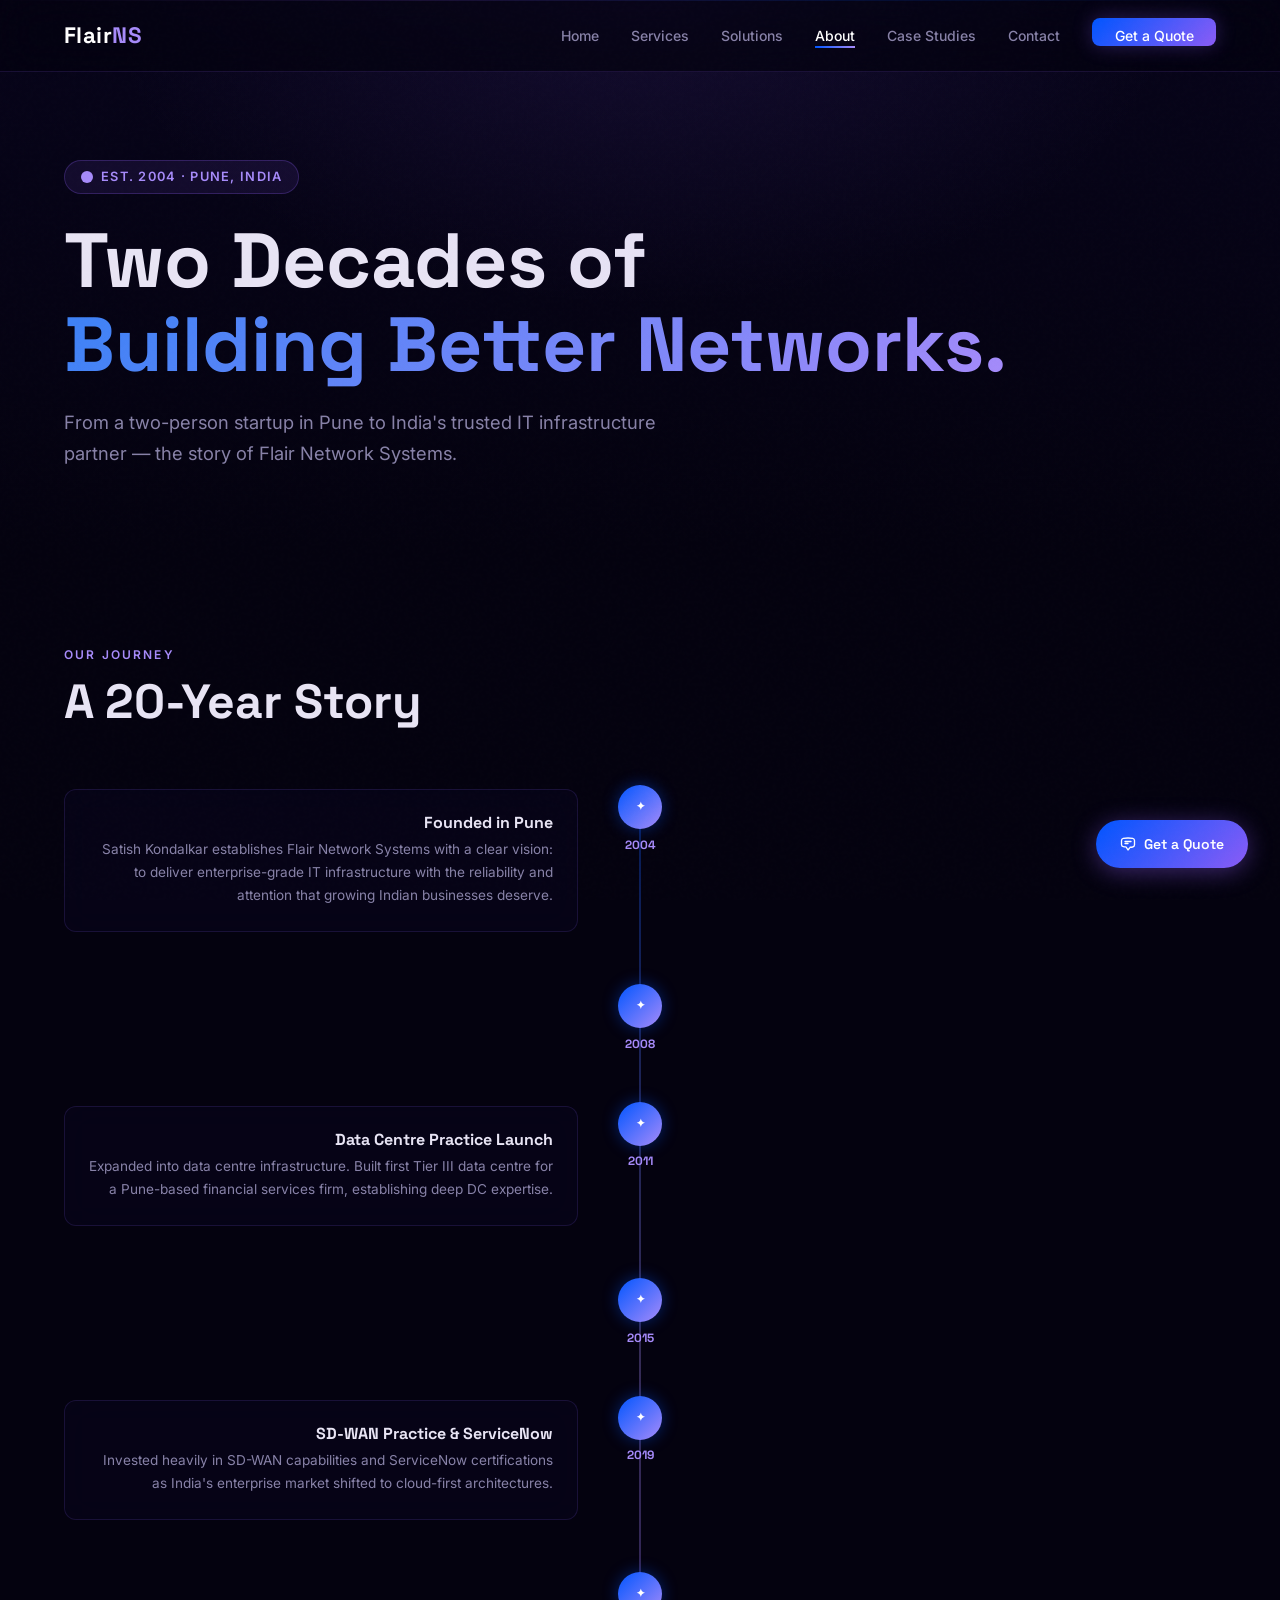
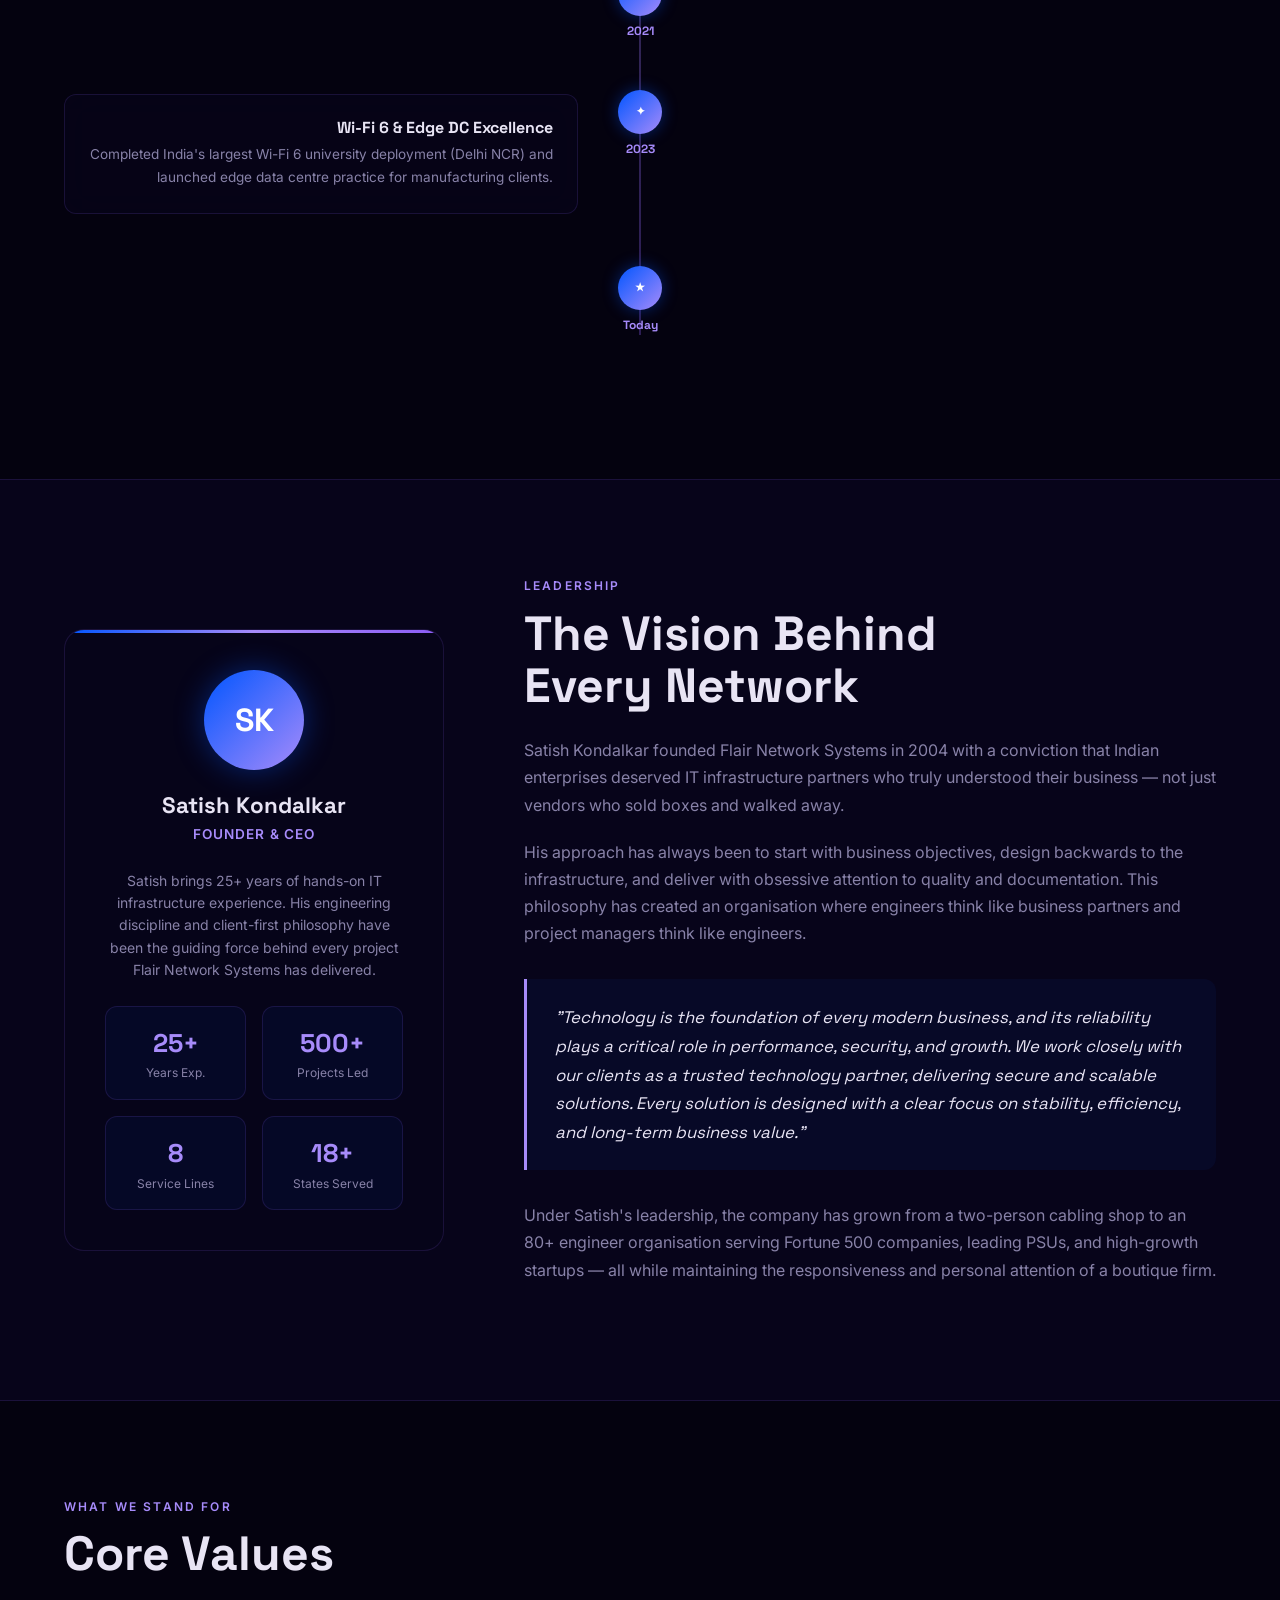
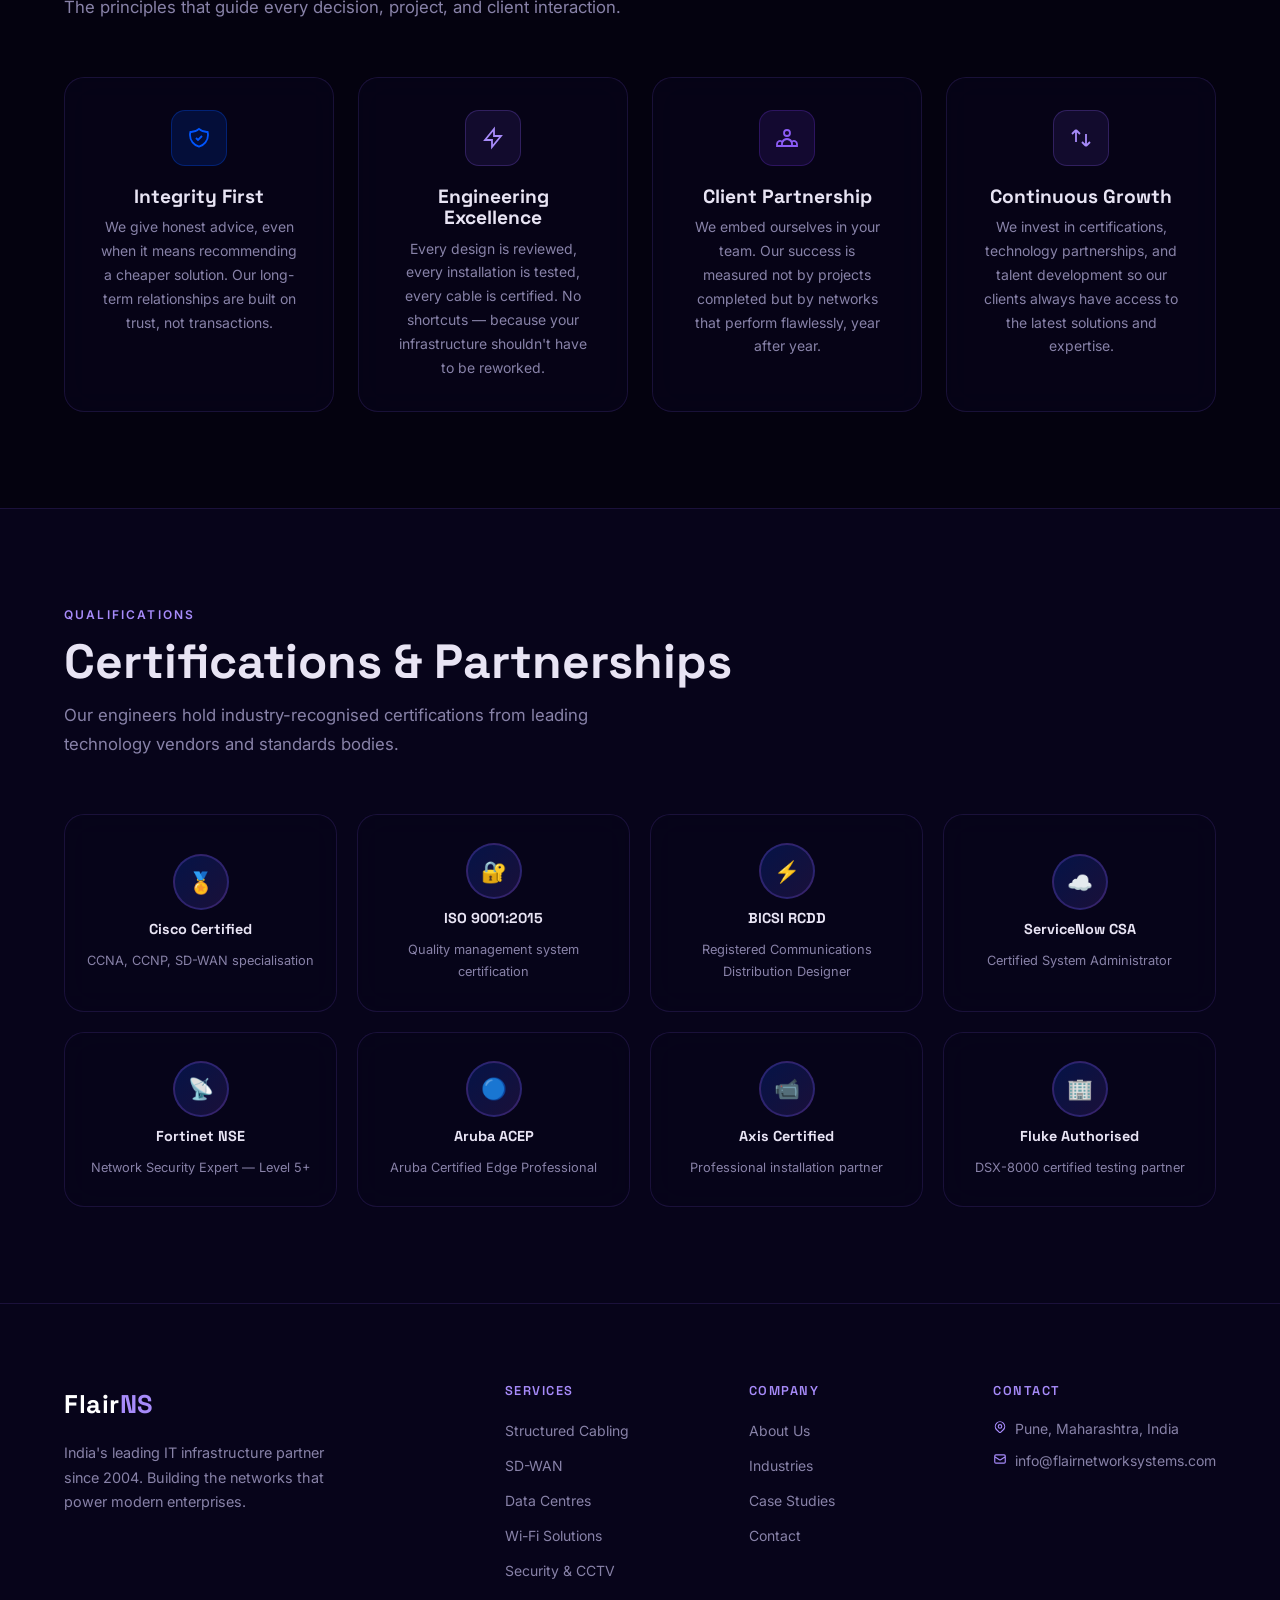
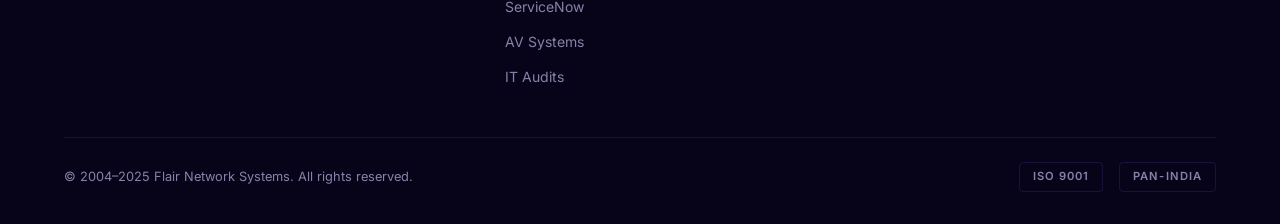
==== commit cbf507d0: "design: full blue+purple color theme — replace cyan throughout" ====
--- a/about.html
+++ b/about.html
@@ -17,7 +17,7 @@
       transform: translateX(-50%);
       top: 0; bottom: 0;
       width: 2px;
-      background: linear-gradient(180deg, var(--blue), var(--cyan), var(--purple));
+      background: linear-gradient(180deg, var(--blue), var(--purple-light), var(--purple));
       opacity: 0.3;
     }
 
@@ -44,7 +44,7 @@
 
     .tl-left .tl-content:hover,
     .tl-right .tl-content:hover {
-      border-color: rgba(0,212,255,0.25);
+      border-color: rgba(139,92,246,0.25);
     }
 
     .tl-center {
@@ -57,7 +57,7 @@
     .tl-dot {
       width: 44px; height: 44px;
       border-radius: 50%;
-      background: linear-gradient(135deg, var(--blue), var(--cyan));
+      background: linear-gradient(135deg, var(--blue), var(--purple-light));
       display: flex;
       align-items: center;
       justify-content: center;
@@ -66,7 +66,7 @@
       font-size: 0.7rem;
       color: #fff;
       flex-shrink: 0;
-      box-shadow: 0 0 16px rgba(0,102,255,0.4);
+      box-shadow: 0 0 16px rgba(0,85,255,0.4);
       z-index: 1;
     }
 
@@ -74,7 +74,7 @@
       font-family: 'Space Grotesk', sans-serif;
       font-weight: 700;
       font-size: 0.75rem;
-      color: var(--cyan);
+      color: var(--purple-light);
       margin-top: 0.4rem;
     }
 
@@ -130,13 +130,13 @@
       position: absolute;
       top: 0; left: 0; right: 0;
       height: 3px;
-      background: linear-gradient(90deg, var(--blue), var(--cyan), var(--purple));
+      background: linear-gradient(90deg, var(--blue), var(--purple-light), var(--purple));
     }
 
     .founder-avatar {
       width: 100px; height: 100px;
       border-radius: 50%;
-      background: linear-gradient(135deg, var(--blue), var(--cyan));
+      background: linear-gradient(135deg, var(--blue), var(--purple-light));
       display: flex;
       align-items: center;
       justify-content: center;
@@ -145,11 +145,11 @@
       font-size: 2rem;
       color: #fff;
       margin: 0 auto 1.5rem;
-      box-shadow: 0 0 30px rgba(0,102,255,0.4);
+      box-shadow: 0 0 30px rgba(0,85,255,0.4);
     }
 
     .founder-card h3 { font-size: 1.4rem; margin-bottom: 0.3rem; }
-    .founder-card .role { color: var(--cyan); font-size: 0.85rem; font-weight: 600; margin-bottom: 1.5rem; text-transform: uppercase; letter-spacing: 0.08em; }
+    .founder-card .role { color: var(--purple-light); font-size: 0.85rem; font-weight: 600; margin-bottom: 1.5rem; text-transform: uppercase; letter-spacing: 0.08em; }
 
     .founder-stats {
       display: grid;
@@ -159,7 +159,7 @@
     }
 
     .founder-stat {
-      background: rgba(0,102,255,0.06);
+      background: rgba(0,85,255,0.06);
       border: 1px solid var(--border);
       border-radius: var(--radius);
       padding: 1rem;
@@ -169,7 +169,7 @@
       font-family: 'Space Grotesk', sans-serif;
       font-size: 1.6rem;
       font-weight: 700;
-      color: var(--cyan);
+      color: var(--purple-light);
     }
 
     .founder-stat .lbl { font-size: 0.75rem; color: var(--muted); }
@@ -178,8 +178,8 @@
     .founder-bio p { margin-bottom: 1.25rem; font-size: 1rem; }
 
     .founder-quote-block {
-      background: rgba(0,102,255,0.06);
-      border-left: 3px solid var(--cyan);
+      background: rgba(0,85,255,0.06);
+      border-left: 3px solid var(--purple-light);
       border-radius: 0 var(--radius) var(--radius) 0;
       padding: 1.5rem 1.75rem;
       margin: 2rem 0;
@@ -218,10 +218,10 @@
       justify-content: center;
     }
 
-    .value-card:nth-child(1) .value-icon { background: rgba(0,102,255,0.15); border: 1px solid rgba(0,102,255,0.3); color: var(--blue); }
-    .value-card:nth-child(2) .value-icon { background: rgba(0,212,255,0.1); border: 1px solid rgba(0,212,255,0.25); color: var(--cyan); }
+    .value-card:nth-child(1) .value-icon { background: rgba(0,85,255,0.15); border: 1px solid rgba(0,85,255,0.3); color: var(--blue); }
+    .value-card:nth-child(2) .value-icon { background: rgba(139,92,246,0.1); border: 1px solid rgba(139,92,246,0.25); color: var(--purple-light); }
     .value-card:nth-child(3) .value-icon { background: rgba(124,58,237,0.12); border: 1px solid rgba(124,58,237,0.25); color: var(--purple); }
-    .value-card:nth-child(4) .value-icon { background: rgba(0,212,255,0.1); border: 1px solid rgba(0,212,255,0.25); color: var(--cyan); }
+    .value-card:nth-child(4) .value-icon { background: rgba(139,92,246,0.1); border: 1px solid rgba(139,92,246,0.25); color: var(--purple-light); }
 
     .value-card h4 { margin-bottom: 0.5rem; }
 
@@ -247,8 +247,8 @@
     .cert-badge {
       width: 56px; height: 56px;
       border-radius: 50%;
-      background: linear-gradient(135deg, rgba(0,102,255,0.2), rgba(0,212,255,0.15));
-      border: 2px solid rgba(0,212,255,0.25);
+      background: linear-gradient(135deg, rgba(0,85,255,0.2), rgba(139,92,246,0.15));
+      border: 2px solid rgba(139,92,246,0.25);
       display: flex;
       align-items: center;
       justify-content: center;
--- a/shared.css
+++ b/shared.css
@@ -9,22 +9,24 @@
 *, *::before, *::after { box-sizing: border-box; margin: 0; padding: 0; }
 
 :root {
-  --blue:    #0066FF;
-  --cyan:    #00D4FF;
-  --purple:  #7C3AED;
-  --bg:      #030712;
-  --bg2:     #080E1E;
-  --bg3:     #0D1530;
-  --text:    #E8EAF0;
-  --muted:   #8892A4;
-  --border:  rgba(0, 212, 255, 0.12);
-  --glass:   rgba(8, 14, 30, 0.7);
-  --glow-b:  0 0 30px rgba(0, 102, 255, 0.4);
-  --glow-c:  0 0 30px rgba(0, 212, 255, 0.35);
-  --glow-p:  0 0 30px rgba(124, 58, 237, 0.35);
-  --radius:  12px;
-  --radius-lg: 20px;
-  --transition: all 0.3s cubic-bezier(0.4, 0, 0.2, 1);
+  --blue:         #0055FF;
+  --blue-light:   #3B82F6;
+  --purple:       #8B5CF6;
+  --purple-light: #A78BFA;
+  --purple-dark:  #6D28D9;
+  --bg:           #04020F;
+  --bg2:          #07041A;
+  --bg3:          #0D0826;
+  --text:         #E8E4F4;
+  --muted:        #8882A8;
+  --border:       rgba(139, 92, 246, 0.15);
+  --border-b:     rgba(0, 85, 255, 0.2);
+  --glass:        rgba(7, 4, 26, 0.75);
+  --glow-b:       0 0 30px rgba(0, 85, 255, 0.45);
+  --glow-p:       0 0 30px rgba(139, 92, 246, 0.45);
+  --radius:       12px;
+  --radius-lg:    20px;
+  --transition:   all 0.3s cubic-bezier(0.4, 0, 0.2, 1);
 }
 
 html { scroll-behavior: smooth; font-size: 16px; }
@@ -53,19 +55,18 @@
 h4 { font-size: 1.2rem; }
 
 p { color: var(--muted); line-height: 1.7; }
-
 a { color: inherit; text-decoration: none; }
 
 /* ── Gradient Text ── */
 .gradient-text {
-  background: linear-gradient(135deg, var(--blue), var(--cyan), var(--purple));
+  background: linear-gradient(135deg, var(--blue-light), var(--purple-light));
   -webkit-background-clip: text;
   -webkit-text-fill-color: transparent;
   background-clip: text;
 }
 
-.gradient-text-bc {
-  background: linear-gradient(90deg, var(--blue), var(--cyan));
+.gradient-text-bp {
+  background: linear-gradient(90deg, var(--blue), var(--purple));
   -webkit-background-clip: text;
   -webkit-text-fill-color: transparent;
   background-clip: text;
@@ -75,20 +76,20 @@
 #cursor {
   position: fixed;
   width: 12px; height: 12px;
-  background: var(--cyan);
+  background: var(--purple-light);
   border-radius: 50%;
   pointer-events: none;
   z-index: 99999;
   transform: translate(-50%, -50%);
   transition: width 0.2s ease, height 0.2s ease, background 0.2s ease, box-shadow 0.2s ease;
-  box-shadow: 0 0 10px var(--cyan), 0 0 20px rgba(0,212,255,0.5);
+  box-shadow: 0 0 10px var(--purple-light), 0 0 20px rgba(167, 139, 250, 0.5);
   mix-blend-mode: screen;
 }
 
 #cursor-ring {
   position: fixed;
   width: 36px; height: 36px;
-  border: 1.5px solid rgba(0,212,255,0.5);
+  border: 1.5px solid rgba(139, 92, 246, 0.5);
   border-radius: 50%;
   pointer-events: none;
   z-index: 99998;
@@ -96,8 +97,8 @@
   transition: width 0.35s ease, height 0.35s ease, border-color 0.35s ease;
 }
 
-#cursor.hover { width: 20px; height: 20px; background: var(--blue); box-shadow: 0 0 20px var(--blue), 0 0 40px rgba(0,102,255,0.5); }
-#cursor-ring.hover { width: 54px; height: 54px; border-color: rgba(0,102,255,0.6); }
+#cursor.hover { width: 20px; height: 20px; background: var(--blue); box-shadow: 0 0 20px var(--blue), 0 0 40px rgba(0,85,255,0.5); }
+#cursor-ring.hover { width: 54px; height: 54px; border-color: rgba(0,85,255,0.6); }
 
 @media (hover: none) { #cursor, #cursor-ring { display: none; } body { cursor: auto; } }
 
@@ -124,12 +125,12 @@
   letter-spacing: 0.05em;
 }
 
-.loader-logo span { color: var(--cyan); }
+.loader-logo span { color: var(--purple-light); }
 
 .loader-bar {
   width: 220px;
   height: 2px;
-  background: rgba(0,212,255,0.15);
+  background: rgba(139, 92, 246, 0.15);
   border-radius: 2px;
   overflow: hidden;
   position: relative;
@@ -139,7 +140,7 @@
   content: '';
   position: absolute;
   inset: 0;
-  background: linear-gradient(90deg, transparent, var(--cyan), var(--blue), transparent);
+  background: linear-gradient(90deg, transparent, var(--purple-light), var(--blue), transparent);
   animation: scan 1.2s ease-in-out forwards;
 }
 
@@ -163,10 +164,10 @@
   position: fixed;
   top: 0; left: 0;
   height: 2px;
-  background: linear-gradient(90deg, var(--purple), var(--blue), var(--cyan));
+  background: linear-gradient(90deg, var(--blue), var(--purple), var(--purple-light));
   z-index: 9999;
   width: 0%;
-  box-shadow: 0 0 8px var(--cyan);
+  box-shadow: 0 0 8px var(--purple);
   transition: width 0.1s linear;
 }
 
@@ -180,7 +181,7 @@
   display: flex;
   align-items: center;
   justify-content: space-between;
-  background: rgba(3, 7, 18, 0.7);
+  background: rgba(4, 2, 15, 0.7);
   backdrop-filter: blur(20px);
   -webkit-backdrop-filter: blur(20px);
   border-bottom: 1px solid var(--border);
@@ -188,8 +189,8 @@
 }
 
 .nav.scrolled {
-  background: rgba(3, 7, 18, 0.92);
-  border-bottom-color: rgba(0,212,255,0.2);
+  background: rgba(4, 2, 15, 0.95);
+  border-bottom-color: rgba(139, 92, 246, 0.25);
 }
 
 .nav-logo {
@@ -200,7 +201,7 @@
   color: #fff;
 }
 
-.nav-logo span { color: var(--cyan); }
+.nav-logo span { color: var(--purple-light); }
 
 .nav-links {
   display: flex;
@@ -223,7 +224,7 @@
   position: absolute;
   bottom: -2px; left: 0;
   width: 0; height: 1.5px;
-  background: var(--cyan);
+  background: linear-gradient(90deg, var(--blue), var(--purple-light));
   transition: width 0.3s ease;
 }
 
@@ -234,16 +235,16 @@
 
 .nav-cta {
   padding: 0.55rem 1.4rem;
-  background: linear-gradient(135deg, var(--blue), var(--cyan));
+  background: linear-gradient(135deg, var(--blue), var(--purple));
   color: #fff !important;
   border-radius: 8px;
   font-size: 0.875rem;
   font-weight: 600;
   transition: var(--transition) !important;
-  box-shadow: 0 0 20px rgba(0,102,255,0.3);
-}
-
-.nav-cta:hover { box-shadow: 0 0 30px rgba(0,102,255,0.6); transform: translateY(-1px); }
+  box-shadow: 0 0 20px rgba(139, 92, 246, 0.3);
+}
+
+.nav-cta:hover { box-shadow: 0 0 30px rgba(139, 92, 246, 0.6); transform: translateY(-1px); }
 .nav-cta::after { display: none !important; }
 
 .nav-hamburger {
@@ -272,7 +273,7 @@
   display: none;
   position: fixed;
   top: 72px; left: 0; right: 0;
-  background: rgba(3, 7, 18, 0.97);
+  background: rgba(4, 2, 15, 0.98);
   backdrop-filter: blur(20px);
   padding: 1.5rem 5%;
   border-bottom: 1px solid var(--border);
@@ -293,7 +294,7 @@
 }
 
 .nav-mobile a:last-child { border-bottom: none; }
-.nav-mobile a:hover, .nav-mobile a.active { color: var(--cyan); }
+.nav-mobile a:hover, .nav-mobile a.active { color: var(--purple-light); }
 
 @media (max-width: 900px) {
   .nav-links { display: none; }
@@ -307,13 +308,13 @@
   right: 2rem;
   z-index: 8000;
   padding: 0.8rem 1.5rem;
-  background: linear-gradient(135deg, var(--blue), var(--cyan));
+  background: linear-gradient(135deg, var(--blue), var(--purple));
   color: #fff;
   border-radius: 50px;
   font-family: 'Space Grotesk', sans-serif;
   font-size: 0.875rem;
   font-weight: 600;
-  box-shadow: 0 4px 24px rgba(0,102,255,0.4);
+  box-shadow: 0 4px 24px rgba(139, 92, 246, 0.4);
   animation: float-pulse 2.5s ease-in-out infinite;
   display: flex;
   align-items: center;
@@ -323,13 +324,13 @@
 
 #float-cta:hover {
   transform: translateY(-3px) scale(1.03);
-  box-shadow: 0 8px 32px rgba(0,102,255,0.6);
+  box-shadow: 0 8px 32px rgba(139, 92, 246, 0.65);
   animation: none;
 }
 
 @keyframes float-pulse {
-  0%, 100% { box-shadow: 0 4px 24px rgba(0,102,255,0.4); transform: translateY(0); }
-  50% { box-shadow: 0 4px 36px rgba(0,212,255,0.5); transform: translateY(-3px); }
+  0%, 100% { box-shadow: 0 4px 24px rgba(139, 92, 246, 0.4); transform: translateY(0); }
+  50% { box-shadow: 0 4px 36px rgba(0, 85, 255, 0.5); transform: translateY(-3px); }
 }
 
 #float-cta svg { width: 16px; height: 16px; }
@@ -356,16 +357,16 @@
   font-weight: 600;
   text-transform: uppercase;
   letter-spacing: 0.12em;
-  color: var(--cyan);
+  color: var(--purple-light);
   margin-bottom: 1.2rem;
 }
 
 .footer-col ul { list-style: none; display: flex; flex-direction: column; gap: 0.6rem; }
 .footer-col ul a { font-size: 0.875rem; color: var(--muted); transition: color 0.2s; }
-.footer-col ul a:hover { color: var(--cyan); }
+.footer-col ul a:hover { color: var(--purple-light); }
 
 .footer-contact-item { display: flex; align-items: flex-start; gap: 0.5rem; margin-bottom: 0.7rem; }
-.footer-contact-item svg { color: var(--cyan); flex-shrink: 0; margin-top: 2px; }
+.footer-contact-item svg { color: var(--purple-light); flex-shrink: 0; margin-top: 2px; }
 .footer-contact-item span { font-size: 0.875rem; color: var(--muted); line-height: 1.5; }
 
 .footer-bottom {
@@ -413,7 +414,7 @@
   font-weight: 600;
   letter-spacing: 0.18em;
   text-transform: uppercase;
-  color: var(--cyan);
+  color: var(--purple-light);
   margin-bottom: 0.75rem;
   display: block;
 }
@@ -440,7 +441,7 @@
   inset: -1px;
   border-radius: var(--radius-lg);
   padding: 1px;
-  background: linear-gradient(135deg, transparent, rgba(0,212,255,0.1), transparent);
+  background: linear-gradient(135deg, transparent, rgba(139, 92, 246, 0.15), transparent);
   -webkit-mask: linear-gradient(#fff 0 0) content-box, linear-gradient(#fff 0 0);
   -webkit-mask-composite: destination-out;
   mask-composite: exclude;
@@ -452,25 +453,24 @@
 .glass-card:hover::before { opacity: 1; }
 
 .glass-card:hover {
-  border-color: rgba(0,212,255,0.3);
-  box-shadow: 0 0 40px rgba(0,212,255,0.08), 0 20px 60px rgba(0,0,0,0.3);
+  border-color: rgba(139, 92, 246, 0.4);
+  box-shadow: 0 0 40px rgba(139, 92, 246, 0.1), 0 20px 60px rgba(0,0,0,0.4);
   transform: translateY(-4px);
 }
 
-/* Animated gradient border on hover */
 .glass-card::after {
   content: '';
   position: absolute;
   inset: 0;
   border-radius: var(--radius-lg);
-  background: conic-gradient(from 180deg, var(--blue), var(--cyan), var(--purple), var(--blue));
+  background: conic-gradient(from 180deg, var(--blue), var(--purple), var(--purple-light), var(--blue));
   opacity: 0;
   z-index: -1;
   filter: blur(16px);
   transition: opacity 0.4s ease;
 }
 
-.glass-card:hover::after { opacity: 0.12; }
+.glass-card:hover::after { opacity: 0.15; }
 
 /* ── Buttons ── */
 .btn {
@@ -489,32 +489,32 @@
 }
 
 .btn-primary {
-  background: linear-gradient(135deg, var(--blue), var(--cyan));
+  background: linear-gradient(135deg, var(--blue), var(--purple));
   color: #fff;
-  box-shadow: 0 4px 20px rgba(0,102,255,0.35);
+  box-shadow: 0 4px 20px rgba(139, 92, 246, 0.35);
 }
 
 .btn-primary:hover {
-  box-shadow: 0 4px 30px rgba(0,102,255,0.6);
+  box-shadow: 0 4px 30px rgba(139, 92, 246, 0.6);
   transform: translateY(-2px);
 }
 
 .btn-outline {
   background: transparent;
   color: var(--text);
-  border: 1.5px solid rgba(255,255,255,0.15);
+  border: 1.5px solid rgba(139, 92, 246, 0.3);
 }
 
 .btn-outline:hover {
-  border-color: var(--cyan);
-  color: var(--cyan);
-  box-shadow: var(--glow-c);
+  border-color: var(--purple-light);
+  color: var(--purple-light);
+  box-shadow: var(--glow-p);
 }
 
 /* ── Utility ── */
-.text-cyan { color: var(--cyan); }
-.text-blue { color: var(--blue); }
-.text-muted { color: var(--muted); }
+.text-purple { color: var(--purple-light); }
+.text-blue   { color: var(--blue-light); }
+.text-muted  { color: var(--muted); }
 
 .grid-2 { display: grid; grid-template-columns: 1fr 1fr; gap: 2rem; }
 .grid-3 { display: grid; grid-template-columns: repeat(3, 1fr); gap: 1.5rem; }
@@ -573,13 +573,13 @@
   position: absolute;
   top: 0; left: 0; right: 0;
   height: 1px;
-  background: linear-gradient(90deg, transparent, var(--cyan), transparent);
+  background: linear-gradient(90deg, transparent, var(--purple), var(--blue), transparent);
 }
 
 .page-hero-bg {
   position: absolute;
   inset: 0;
-  background: radial-gradient(ellipse 60% 80% at 50% 0%, rgba(0,102,255,0.08) 0%, transparent 70%);
+  background: radial-gradient(ellipse 60% 80% at 50% 0%, rgba(139, 92, 246, 0.1) 0%, transparent 70%);
   pointer-events: none;
 }
 
@@ -588,14 +588,14 @@
   align-items: center;
   gap: 0.5rem;
   padding: 0.35rem 1rem;
-  background: rgba(0,212,255,0.08);
-  border: 1px solid rgba(0,212,255,0.2);
+  background: rgba(139, 92, 246, 0.1);
+  border: 1px solid rgba(139, 92, 246, 0.25);
   border-radius: 50px;
   font-size: 0.8rem;
   font-weight: 600;
   letter-spacing: 0.1em;
   text-transform: uppercase;
-  color: var(--cyan);
+  color: var(--purple-light);
   margin-bottom: 1.5rem;
 }
 
@@ -607,12 +607,12 @@
   display: inline-flex;
   align-items: center;
   padding: 0.3rem 0.8rem;
-  background: rgba(0,212,255,0.08);
-  border: 1px solid rgba(0,212,255,0.18);
+  background: rgba(139, 92, 246, 0.1);
+  border: 1px solid rgba(139, 92, 246, 0.2);
   border-radius: 50px;
   font-size: 0.75rem;
   font-weight: 600;
-  color: var(--cyan);
+  color: var(--purple-light);
   letter-spacing: 0.06em;
 }
 
@@ -620,25 +620,25 @@
 .service-icon {
   width: 52px; height: 52px;
   border-radius: 12px;
-  background: linear-gradient(135deg, rgba(0,102,255,0.15), rgba(0,212,255,0.1));
-  border: 1px solid rgba(0,212,255,0.2);
+  background: linear-gradient(135deg, rgba(0, 85, 255, 0.15), rgba(139, 92, 246, 0.15));
+  border: 1px solid rgba(139, 92, 246, 0.25);
   display: flex;
   align-items: center;
   justify-content: center;
   margin-bottom: 1.25rem;
   transition: var(--transition);
-  color: var(--cyan);
+  color: var(--purple-light);
 }
 
 .glass-card:hover .service-icon {
-  background: linear-gradient(135deg, rgba(0,102,255,0.3), rgba(0,212,255,0.2));
-  box-shadow: 0 0 20px rgba(0,212,255,0.3);
+  background: linear-gradient(135deg, rgba(0, 85, 255, 0.25), rgba(139, 92, 246, 0.3));
+  box-shadow: 0 0 20px rgba(139, 92, 246, 0.4);
 }
 
 /* ── Divider ── */
 .divider {
   width: 60px; height: 3px;
-  background: linear-gradient(90deg, var(--blue), var(--cyan));
+  background: linear-gradient(90deg, var(--blue), var(--purple));
   border-radius: 3px;
   margin: 1rem 0 1.5rem;
 }
@@ -649,8 +649,8 @@
   align-items: center;
   gap: 0.4rem;
   padding: 0.4rem 1rem;
-  background: rgba(0,212,255,0.06);
-  border: 1px solid rgba(0,212,255,0.15);
+  background: rgba(139, 92, 246, 0.07);
+  border: 1px solid rgba(139, 92, 246, 0.18);
   border-radius: 6px;
   font-size: 0.8rem;
   color: var(--muted);
@@ -673,8 +673,8 @@
 .form-group select {
   width: 100%;
   padding: 0.85rem 1rem;
-  background: rgba(255,255,255,0.04);
-  border: 1px solid rgba(255,255,255,0.1);
+  background: rgba(139, 92, 246, 0.04);
+  border: 1px solid rgba(139, 92, 246, 0.15);
   border-radius: var(--radius);
   color: var(--text);
   font-family: 'Inter', sans-serif;
@@ -687,8 +687,8 @@
 .form-group input:focus,
 .form-group textarea:focus,
 .form-group select:focus {
-  border-color: var(--blue);
-  box-shadow: 0 0 0 3px rgba(0,102,255,0.15);
+  border-color: var(--purple);
+  box-shadow: 0 0 0 3px rgba(139, 92, 246, 0.15);
 }
 
 .form-group input.valid { border-color: #22c55e; }
@@ -708,5 +708,5 @@
   background-image: url("data:image/svg+xml,%3Csvg viewBox='0 0 256 256' xmlns='http://www.w3.org/2000/svg'%3E%3Cfilter id='noise'%3E%3CfeTurbulence type='fractalNoise' baseFrequency='0.9' numOctaves='4' stitchTiles='stitch'/%3E%3C/filter%3E%3Crect width='100%25' height='100%25' filter='url(%23noise)' opacity='0.04'/%3E%3C/svg%3E");
   pointer-events: none;
   z-index: 99997;
-  opacity: 0.4;
-}
+  opacity: 0.35;
+}
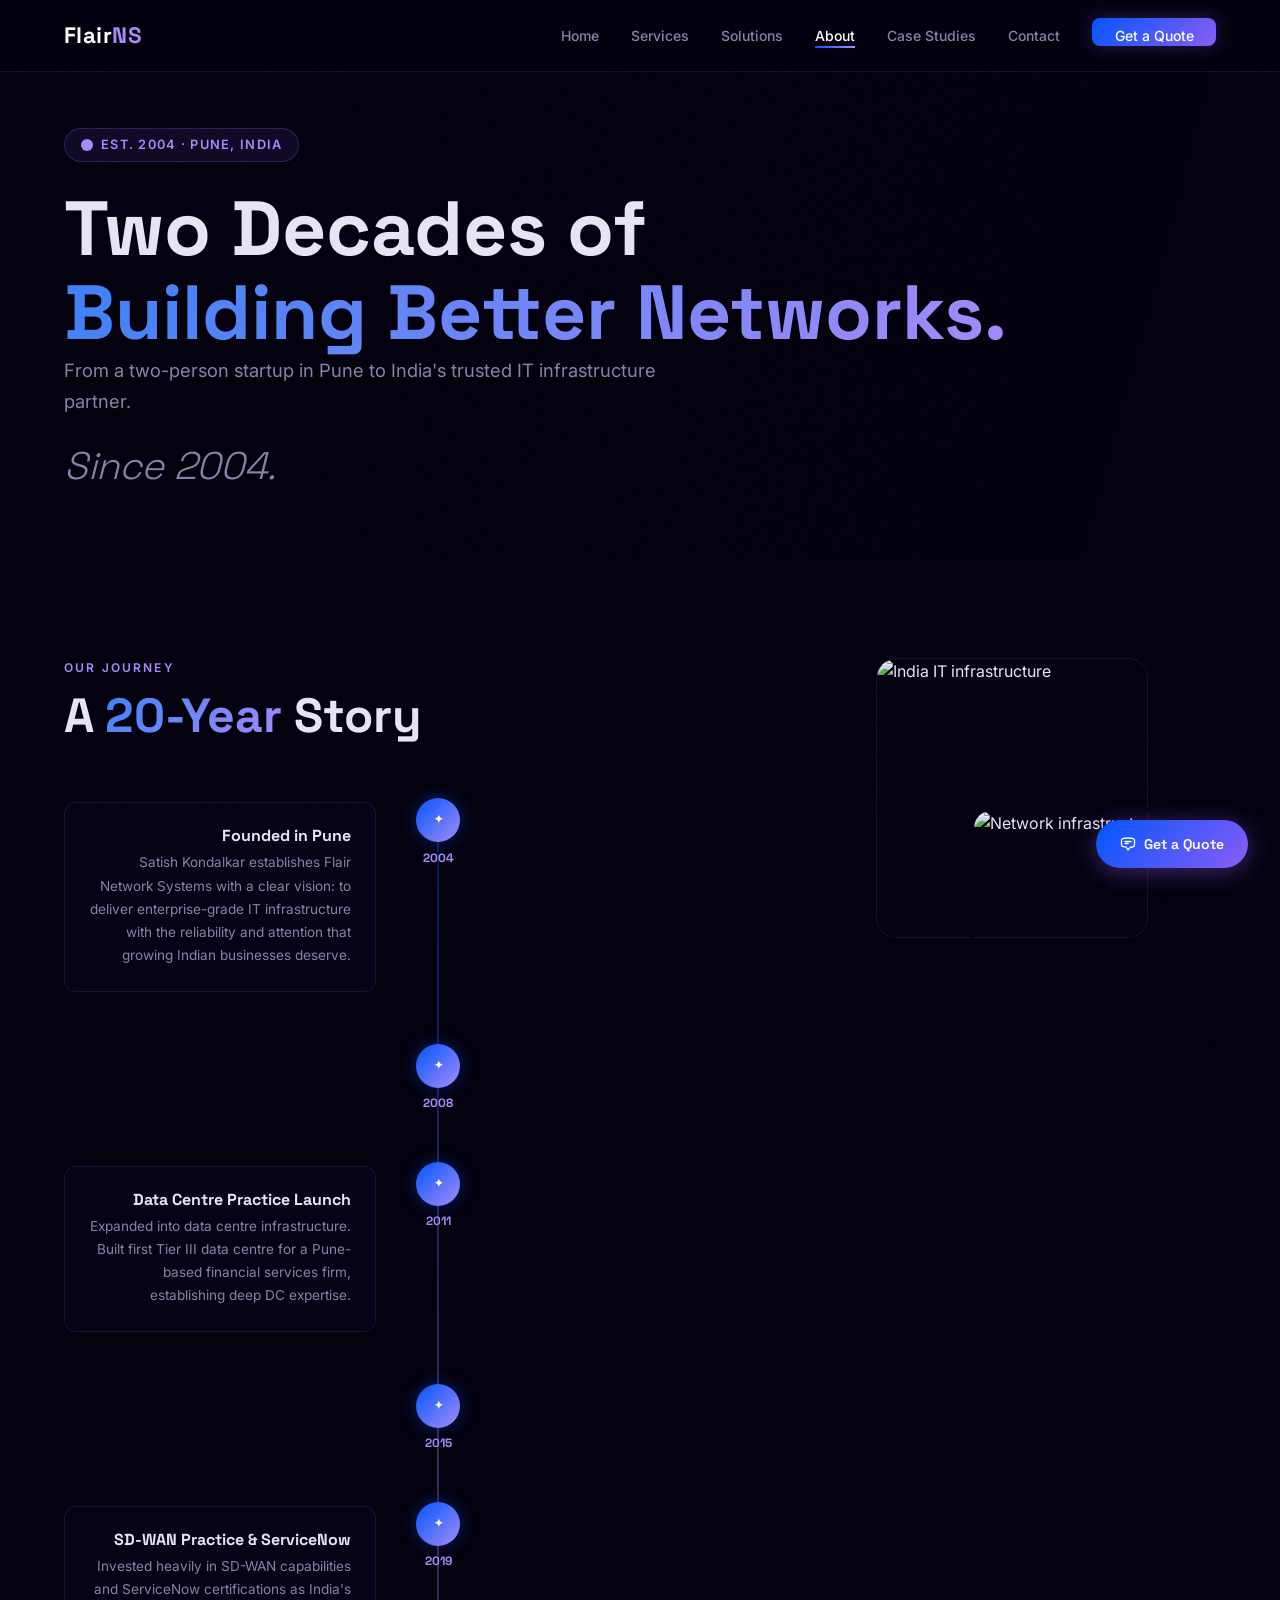
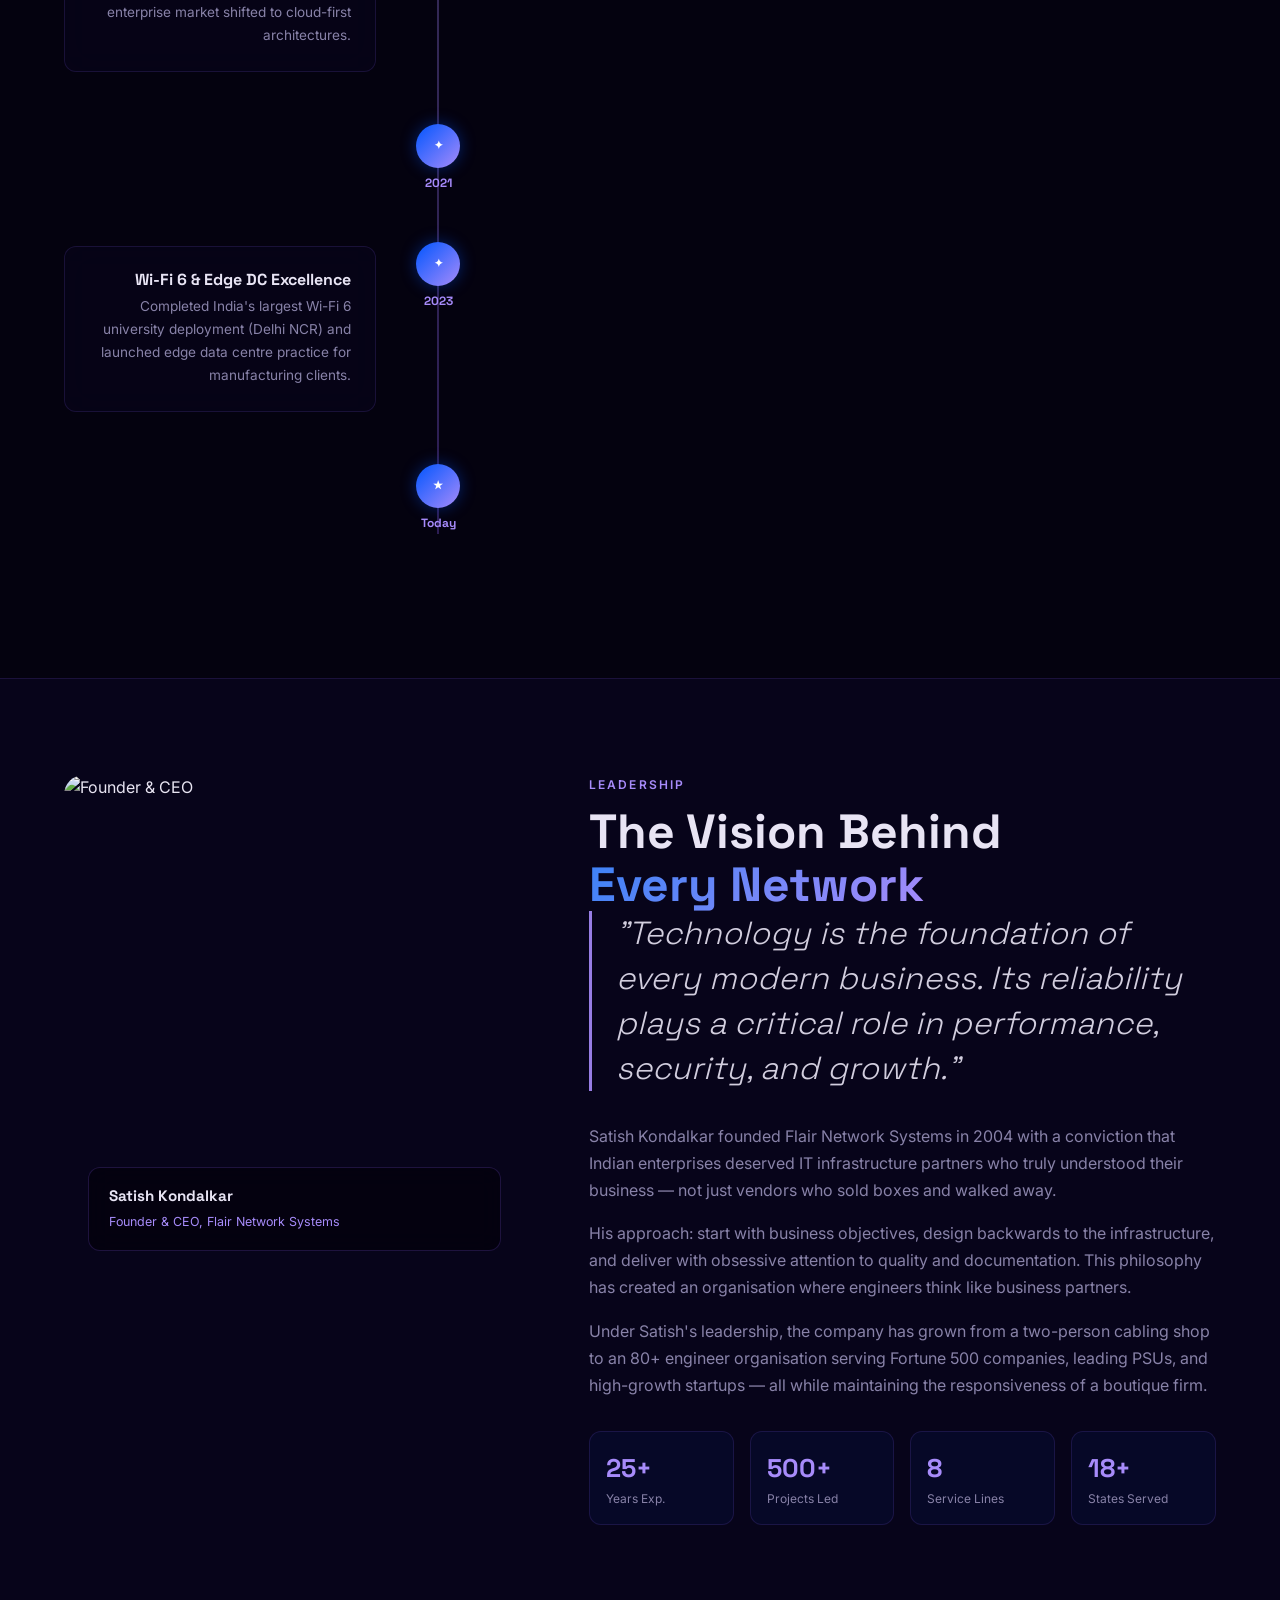
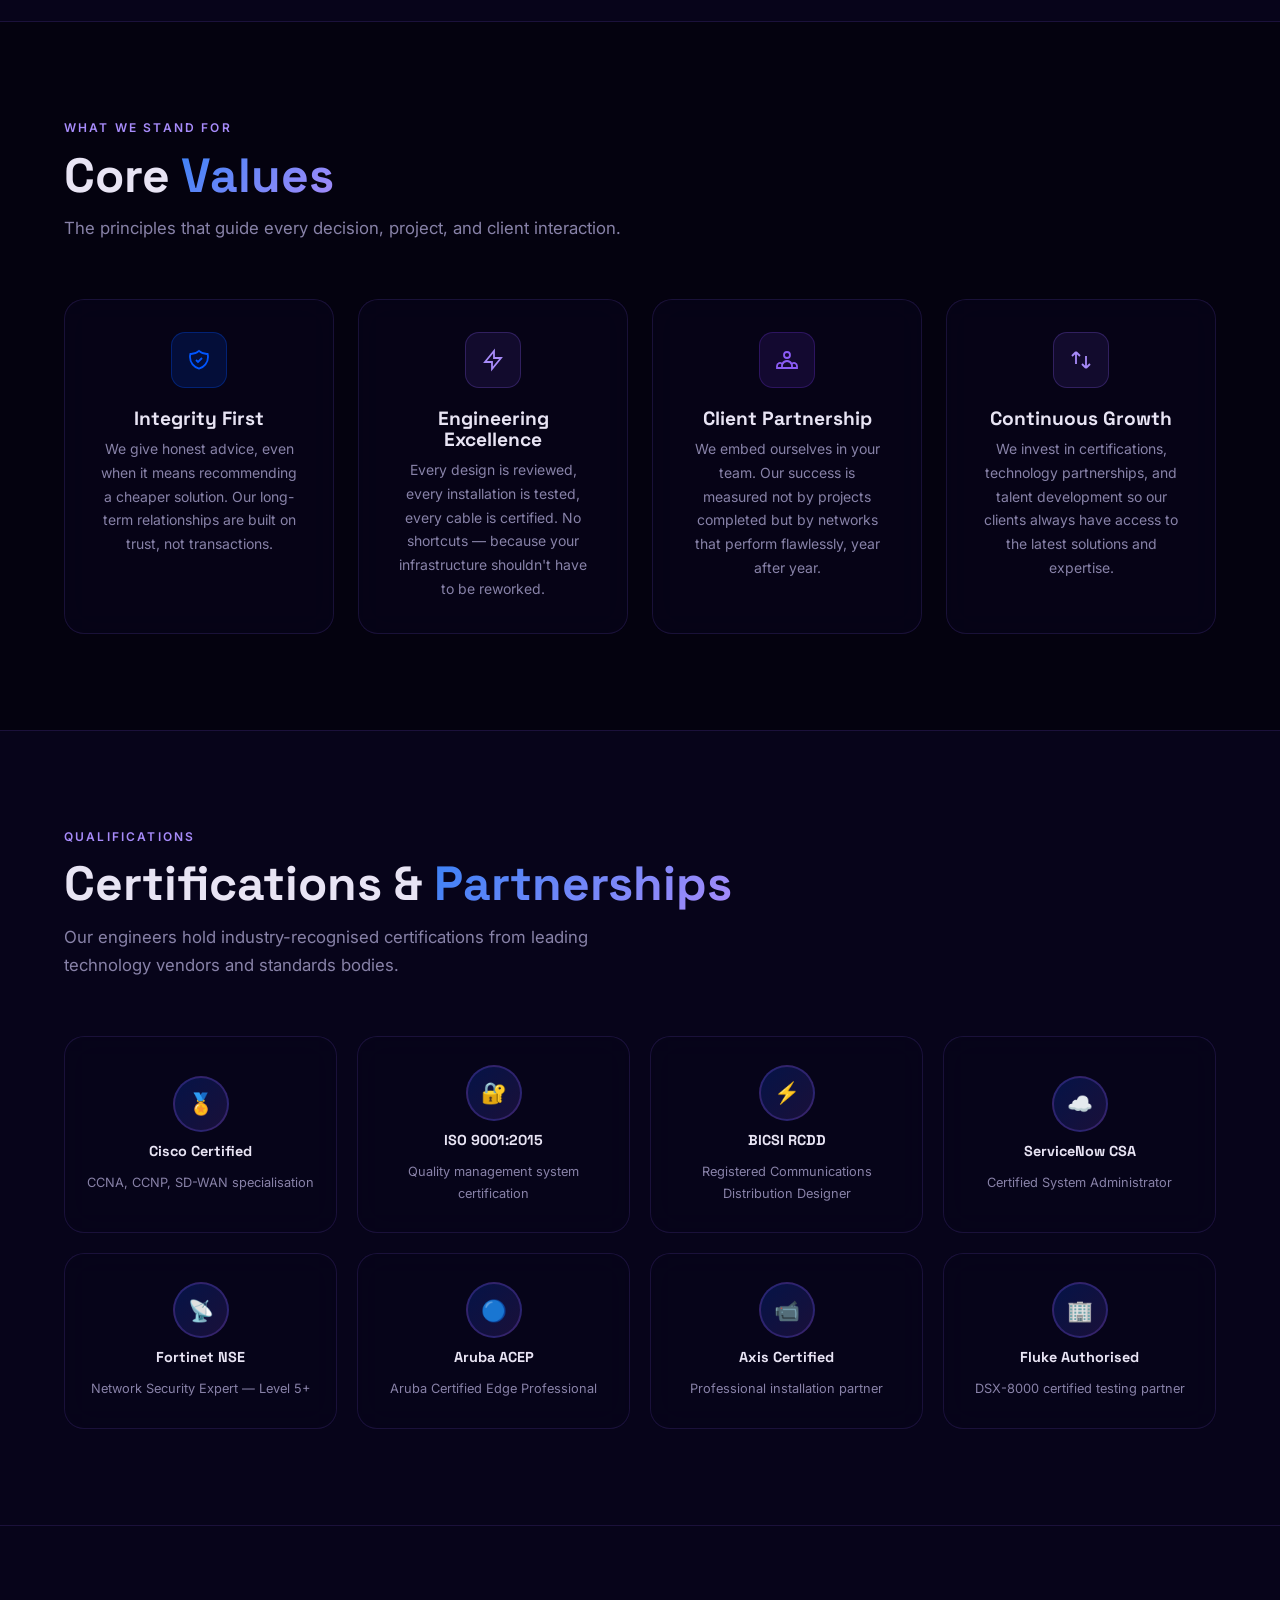
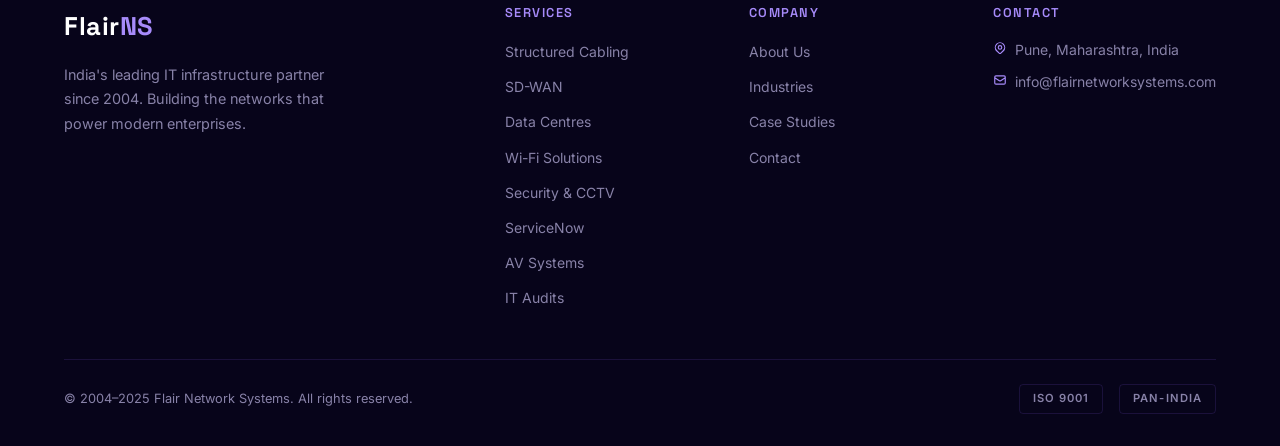
==== commit 680e244c: "feat: visual overhaul — real photography, editorial layouts, anti-slop redesign" ====
--- a/about.html
+++ b/about.html
@@ -300,19 +300,25 @@
   <a href="contact.html" class="nav-cta" style="margin-top:.5rem;text-align:center;border-radius:8px;padding:.7rem 1rem;">Get a Quote →</a>
 </div>
 
-<!-- Hero -->
-<div class="page-hero">
-  <div class="page-hero-bg"></div>
-  <div class="page-hero-tag">
-    <svg width="12" height="12" fill="currentColor" viewBox="0 0 8 8"><circle cx="4" cy="4" r="4"/></svg>
-    Est. 2004 · Pune, India
-  </div>
-  <h1>Two Decades of<br /><span class="gradient-text">Building Better Networks.</span></h1>
-  <p>From a two-person startup in Pune to India's trusted IT infrastructure partner — the story of Flair Network Systems.</p>
+<!-- Hero — Full photo background -->
+<div class="about-hero-photo">
+  <div class="bg-img" style="background-image:url('https://images.unsplash.com/photo-1497366216548-37526070297c?w=1200&q=80');"></div>
+  <div class="bg-overlay"></div>
+  <div class="content">
+    <div class="page-hero-tag" style="position:relative;z-index:2;">
+      <svg width="12" height="12" fill="currentColor" viewBox="0 0 8 8"><circle cx="4" cy="4" r="4"/></svg>
+      Est. 2004 · Pune, India
+    </div>
+    <h1 style="position:relative;z-index:2;">Two Decades of<br /><span class="gradient-text">Building Better Networks.</span></h1>
+    <p style="position:relative;z-index:2;font-size:1.15rem;max-width:600px;">From a two-person startup in Pune to India's trusted IT infrastructure partner.</p>
+    <p class="accent-italic" style="position:relative;z-index:2;margin-top:1rem;">Since 2004.</p>
+  </div>
 </div>
 
 <!-- Timeline -->
 <section class="section">
+  <div style="display:grid;grid-template-columns:1fr 340px;gap:4rem;align-items:start;">
+  <div>
   <div class="section-header">
     <span class="section-label">Our Journey</span>
     <h2>A <span class="gradient-text-bc">20-Year</span> Story</h2>
@@ -432,17 +438,47 @@
     </div>
 
   </div>
+  </div><!-- /timeline col -->
+
+  <!-- Stacked photo pair -->
+  <div class="photo-stack reveal-right" style="position:sticky;top:100px;">
+    <div class="photo-1">
+      <img src="https://images.unsplash.com/photo-1497366811353-6870744d04b2?w=1200&q=80" alt="India IT infrastructure" width="600" height="280" loading="lazy" />
+    </div>
+    <div class="photo-2">
+      <img src="https://images.unsplash.com/photo-1544197150-b99a580bb7a8?w=800&q=80" alt="Network infrastructure" width="400" height="250" loading="lazy" />
+    </div>
+  </div>
+
+  </div><!-- /grid -->
 </section>
 
-<!-- Founder -->
+<!-- Founder Editorial Layout -->
 <section class="section founder-section">
-  <div class="founder-grid">
-    <div class="founder-card reveal-left">
-      <div class="founder-avatar">SK</div>
-      <h3>Satish Kondalkar</h3>
-      <div class="role">Founder &amp; CEO</div>
-      <p style="font-size:.875rem;line-height:1.6;">Satish brings 25+ years of hands-on IT infrastructure experience. His engineering discipline and client-first philosophy have been the guiding force behind every project Flair Network Systems has delivered.</p>
-      <div class="founder-stats">
+  <div class="founder-editorial">
+    <!-- Left: Photo (40% width) -->
+    <div class="founder-photo-wrap reveal-left">
+      <img src="https://images.unsplash.com/photo-1560250097-0b93528c311a?w=600&q=80" alt="Founder & CEO" class="founder-photo" width="600" height="500" loading="lazy" />
+      <div class="founder-photo-badge">
+        <strong>Satish Kondalkar</strong>
+        <span>Founder &amp; CEO, Flair Network Systems</span>
+      </div>
+    </div>
+
+    <!-- Right: Editorial text -->
+    <div class="founder-editorial-text reveal-right">
+      <span class="section-label">Leadership</span>
+      <h2>The Vision Behind<br /><span class="gradient-text-bc">Every Network</span></h2>
+
+      <blockquote class="pull-quote">
+        "Technology is the foundation of every modern business. Its reliability plays a critical role in performance, security, and growth."
+      </blockquote>
+
+      <p>Satish Kondalkar founded Flair Network Systems in 2004 with a conviction that Indian enterprises deserved IT infrastructure partners who truly understood their business — not just vendors who sold boxes and walked away.</p>
+      <p style="margin-top:1rem;">His approach: start with business objectives, design backwards to the infrastructure, and deliver with obsessive attention to quality and documentation. This philosophy has created an organisation where engineers think like business partners.</p>
+      <p style="margin-top:1rem;">Under Satish's leadership, the company has grown from a two-person cabling shop to an 80+ engineer organisation serving Fortune 500 companies, leading PSUs, and high-growth startups — all while maintaining the responsiveness of a boutique firm.</p>
+
+      <div class="founder-stats" style="display:grid;grid-template-columns:repeat(4,1fr);gap:1rem;margin-top:2rem;">
         <div class="founder-stat">
           <div class="num">25+</div>
           <div class="lbl">Years Exp.</div>
@@ -460,17 +496,6 @@
           <div class="lbl">States Served</div>
         </div>
       </div>
-    </div>
-
-    <div class="founder-bio reveal-right">
-      <span class="section-label">Leadership</span>
-      <h2>The Vision Behind<br /><span class="gradient-text-bc">Every Network</span></h2>
-      <p>Satish Kondalkar founded Flair Network Systems in 2004 with a conviction that Indian enterprises deserved IT infrastructure partners who truly understood their business — not just vendors who sold boxes and walked away.</p>
-      <p>His approach has always been to start with business objectives, design backwards to the infrastructure, and deliver with obsessive attention to quality and documentation. This philosophy has created an organisation where engineers think like business partners and project managers think like engineers.</p>
-      <div class="founder-quote-block">
-        <p>"Technology is the foundation of every modern business, and its reliability plays a critical role in performance, security, and growth. We work closely with our clients as a trusted technology partner, delivering secure and scalable solutions. Every solution is designed with a clear focus on stability, efficiency, and long-term business value."</p>
-      </div>
-      <p>Under Satish's leadership, the company has grown from a two-person cabling shop to an 80+ engineer organisation serving Fortune 500 companies, leading PSUs, and high-growth startups — all while maintaining the responsiveness and personal attention of a boutique firm.</p>
     </div>
   </div>
 </section>
@@ -566,7 +591,9 @@
 </section>
 
 <!-- Footer -->
-<footer class="footer">
+<footer class="footer footer-with-bg">
+  <div class="footer-bg-img" style="background-image:url('https://images.unsplash.com/photo-1558494949-ef010cbdcc31?w=1920&q=80');"></div>
+  <div class="footer-content">
   <div class="footer-grid">
     <div class="footer-brand">
       <a href="index.html" class="nav-logo">Flair<span>NS</span></a>
@@ -606,7 +633,8 @@
       </div>
     </div>
   </div>
-  <div class="footer-bottom">
+  </div><!-- /footer-content -->
+  <div class="footer-bottom" style="position:relative;z-index:1;">
     <p>&copy; 2004–2025 Flair Network Systems. All rights reserved.</p>
     <div class="footer-badges"><span class="footer-badge">ISO 9001</span><span class="footer-badge">Pan-India</span></div>
   </div>
--- a/shared.css
+++ b/shared.css
@@ -710,3 +710,695 @@
   z-index: 99997;
   opacity: 0.35;
 }
+
+/* ============================================================
+   VISUAL OVERHAUL — Real Photography, Editorial Layouts
+   Anti-Slop Redesign
+   ============================================================ */
+
+/* ── Marquee Strip ── */
+.marquee-strip {
+  background: var(--bg2);
+  border-top: 1px solid var(--border);
+  border-bottom: 1px solid var(--border);
+  padding: 0.9rem 0;
+  overflow: hidden;
+  position: relative;
+}
+
+.marquee-track {
+  display: flex;
+  gap: 0;
+  width: max-content;
+  animation: marquee-scroll 30s linear infinite;
+  white-space: nowrap;
+}
+
+.marquee-strip:hover .marquee-track { animation-play-state: paused; }
+
+.marquee-track span {
+  font-size: 0.72rem;
+  font-weight: 600;
+  letter-spacing: 0.22em;
+  text-transform: uppercase;
+  color: var(--muted);
+  padding: 0 2.5rem;
+}
+
+.marquee-track span.sep {
+  color: var(--purple-light);
+  opacity: 0.5;
+  padding: 0;
+}
+
+@keyframes marquee-scroll {
+  from { transform: translateX(0); }
+  to   { transform: translateX(-50%); }
+}
+
+/* ── Hero Photo Overlay ── */
+.hero-photo-bg {
+  position: absolute;
+  inset: 0;
+  z-index: 0;
+  background-size: cover;
+  background-position: center;
+  background-repeat: no-repeat;
+}
+
+.hero-photo-overlay {
+  position: absolute;
+  inset: 0;
+  background: linear-gradient(
+    105deg,
+    rgba(4,2,15,0.88) 0%,
+    rgba(4,2,15,0.75) 45%,
+    rgba(4,2,15,0.55) 100%
+  );
+  z-index: 1;
+}
+
+/* ── Asymmetric Hero Layout ── */
+.hero-inner {
+  position: relative;
+  z-index: 2;
+  width: 100%;
+  padding: 0 5%;
+  display: grid;
+  grid-template-columns: 55% 1fr;
+  gap: 3rem;
+  align-items: center;
+}
+
+.hero-stat-card {
+  background: rgba(4,2,15,0.7);
+  backdrop-filter: blur(20px);
+  -webkit-backdrop-filter: blur(20px);
+  border: 1px solid rgba(139,92,246,0.25);
+  border-radius: var(--radius-lg);
+  padding: 2rem;
+  box-shadow: 0 20px 60px rgba(0,0,0,0.5), 0 0 40px rgba(0,85,255,0.08);
+  transform: translateY(20px) rotate(1.5deg);
+  animation: float-card 4s ease-in-out infinite;
+}
+
+@keyframes float-card {
+  0%, 100% { transform: translateY(20px) rotate(1.5deg); }
+  50% { transform: translateY(8px) rotate(1.5deg); }
+}
+
+.hero-stat-card .card-label {
+  font-size: 0.68rem;
+  font-weight: 600;
+  letter-spacing: 0.15em;
+  text-transform: uppercase;
+  color: var(--purple-light);
+  margin-bottom: 1rem;
+  opacity: 0.8;
+}
+
+.hero-stat-card .stat-big {
+  font-family: 'Space Grotesk', sans-serif;
+  font-size: 4.5rem;
+  font-weight: 700;
+  line-height: 1;
+  background: linear-gradient(135deg, var(--blue-light), var(--purple-light));
+  -webkit-background-clip: text;
+  -webkit-text-fill-color: transparent;
+  background-clip: text;
+  margin-bottom: 0.25rem;
+}
+
+.hero-stat-card .stat-desc {
+  font-size: 0.82rem;
+  color: var(--muted);
+  margin-bottom: 1.25rem;
+}
+
+.hero-stat-card .mini-stats {
+  display: grid;
+  grid-template-columns: 1fr 1fr;
+  gap: 0.75rem;
+}
+
+.hero-stat-card .mini-stat {
+  background: rgba(139,92,246,0.06);
+  border: 1px solid rgba(139,92,246,0.12);
+  border-radius: 10px;
+  padding: 0.75rem;
+}
+
+.hero-stat-card .mini-stat .num {
+  font-family: 'Space Grotesk', sans-serif;
+  font-size: 1.4rem;
+  font-weight: 700;
+  color: var(--purple-light);
+  display: block;
+  line-height: 1;
+}
+
+.hero-stat-card .mini-stat .lbl {
+  font-size: 0.68rem;
+  color: var(--muted);
+}
+
+@media (max-width: 900px) {
+  .hero-inner { grid-template-columns: 1fr; }
+  .hero-stat-card { display: none; }
+}
+
+/* ── Photo Collage Strip ── */
+.photo-strip {
+  padding: 0 5% 4rem;
+  display: grid;
+  grid-template-columns: 2fr 1.3fr 1.7fr;
+  gap: 1.25rem;
+  align-items: end;
+}
+
+.photo-strip-item {
+  position: relative;
+  overflow: hidden;
+  border-radius: var(--radius-lg);
+  border: 1px solid var(--border);
+}
+
+.photo-strip-item:nth-child(1) { height: 260px; transform: translateY(0); }
+.photo-strip-item:nth-child(2) { height: 200px; transform: translateY(-30px); }
+.photo-strip-item:nth-child(3) { height: 230px; transform: translateY(-10px); }
+
+.photo-strip-item img {
+  width: 100%;
+  height: 100%;
+  object-fit: cover;
+  transition: transform 0.5s ease;
+  display: block;
+}
+
+.photo-strip-item:hover img { transform: scale(1.04); }
+
+.photo-strip-item .photo-caption {
+  position: absolute;
+  bottom: 0;
+  left: 0;
+  right: 0;
+  padding: 1rem;
+  background: linear-gradient(0deg, rgba(4,2,15,0.85), transparent);
+  font-size: 0.72rem;
+  font-weight: 600;
+  letter-spacing: 0.1em;
+  text-transform: uppercase;
+  color: rgba(255,255,255,0.7);
+}
+
+@media (max-width: 768px) {
+  .photo-strip { grid-template-columns: 1fr 1fr; }
+  .photo-strip-item:nth-child(3) { display: none; }
+  .photo-strip-item { transform: none !important; }
+  .photo-strip-item:nth-child(1) { height: 180px; }
+  .photo-strip-item:nth-child(2) { height: 180px; }
+}
+
+/* ── Image Service Cards ── */
+.img-service-card {
+  position: relative;
+  overflow: hidden;
+  border-radius: var(--radius-lg);
+  border: 1px solid var(--border);
+  height: 300px;
+  transition: var(--transition);
+  cursor: pointer;
+}
+
+.img-service-card .card-bg {
+  position: absolute;
+  inset: 0;
+  background-size: cover;
+  background-position: center;
+  transition: transform 0.5s ease;
+}
+
+.img-service-card:hover .card-bg { transform: scale(1.06); }
+
+.img-service-card .card-overlay {
+  position: absolute;
+  inset: 0;
+  background: linear-gradient(
+    0deg,
+    rgba(4,2,15,0.92) 0%,
+    rgba(4,2,15,0.6) 50%,
+    rgba(4,2,15,0.2) 100%
+  );
+  transition: background 0.3s;
+}
+
+.img-service-card:hover .card-overlay {
+  background: linear-gradient(
+    0deg,
+    rgba(0,30,100,0.93) 0%,
+    rgba(4,2,15,0.7) 50%,
+    rgba(4,2,15,0.3) 100%
+  );
+}
+
+.img-service-card .card-body {
+  position: absolute;
+  bottom: 0;
+  left: 0;
+  right: 0;
+  padding: 1.5rem;
+}
+
+.img-service-card .card-icon {
+  width: 40px; height: 40px;
+  border-radius: 10px;
+  background: rgba(0,85,255,0.2);
+  border: 1px solid rgba(0,85,255,0.3);
+  display: flex;
+  align-items: center;
+  justify-content: center;
+  color: var(--purple-light);
+  margin-bottom: 0.75rem;
+  transition: var(--transition);
+}
+
+.img-service-card:hover .card-icon {
+  background: rgba(0,85,255,0.35);
+  box-shadow: 0 0 16px rgba(0,85,255,0.4);
+}
+
+.img-service-card h4 {
+  font-size: 1rem;
+  font-weight: 700;
+  color: #fff;
+  margin-bottom: 0.4rem;
+  transition: color 0.3s;
+}
+
+.img-service-card p {
+  font-size: 0.78rem;
+  color: rgba(255,255,255,0.6);
+  line-height: 1.5;
+  margin-bottom: 0.75rem;
+  opacity: 0;
+  transform: translateY(8px);
+  transition: opacity 0.3s ease, transform 0.3s ease;
+}
+
+.img-service-card:hover p {
+  opacity: 1;
+  transform: translateY(0);
+}
+
+.img-service-card .card-link {
+  font-size: 0.75rem;
+  font-weight: 600;
+  color: var(--blue-light);
+  display: inline-flex;
+  align-items: center;
+  gap: 0.3rem;
+  transition: gap 0.2s, color 0.2s;
+  opacity: 0;
+  transform: translateY(8px);
+  transition: opacity 0.3s ease 0.05s, transform 0.3s ease 0.05s, gap 0.2s, color 0.2s;
+}
+
+.img-service-card:hover .card-link {
+  opacity: 1;
+  transform: translateY(0);
+  gap: 0.5rem;
+}
+
+/* Mobile: horizontal scroll for service cards */
+@media (max-width: 768px) {
+  .img-services-scroll {
+    display: flex;
+    overflow-x: auto;
+    gap: 1rem;
+    padding-bottom: 1rem;
+    scroll-snap-type: x mandatory;
+    -webkit-overflow-scrolling: touch;
+  }
+  .img-services-scroll::-webkit-scrollbar { height: 4px; }
+  .img-services-scroll::-webkit-scrollbar-track { background: var(--bg2); }
+  .img-services-scroll::-webkit-scrollbar-thumb { background: var(--border); border-radius: 2px; }
+  .img-service-card { flex: 0 0 260px; scroll-snap-align: start; height: 280px; }
+}
+
+/* ── Why Choose Us — Split Layout ── */
+.why-split {
+  display: grid;
+  grid-template-columns: 1fr 1fr;
+  gap: 4rem;
+  align-items: center;
+}
+
+.why-split-image {
+  position: relative;
+  height: 500px;
+  border-radius: var(--radius-lg);
+  overflow: hidden;
+}
+
+.why-split-image img {
+  width: 100%;
+  height: 100%;
+  object-fit: cover;
+  display: block;
+}
+
+.why-split-image .img-color-overlay {
+  position: absolute;
+  inset: 0;
+  background: linear-gradient(135deg, rgba(0,85,255,0.2), rgba(139,92,246,0.15));
+  mix-blend-mode: multiply;
+}
+
+.why-split-image::after {
+  content: '';
+  position: absolute;
+  inset: 0;
+  clip-path: polygon(0 0, 100% 0, 100% 88%, 88% 100%, 0 100%);
+  background: linear-gradient(135deg, rgba(0,85,255,0.08), rgba(139,92,246,0.06));
+  pointer-events: none;
+}
+
+.why-split-content { padding: 1rem 0; }
+.why-split-content h2 { margin-bottom: 1.5rem; }
+.why-split-content .lead { font-size: 1.05rem; color: var(--text); opacity: 0.8; margin-bottom: 2rem; }
+
+.why-bullets {
+  display: flex;
+  flex-direction: column;
+  gap: 1.25rem;
+}
+
+.why-bullet {
+  display: flex;
+  gap: 1rem;
+  align-items: flex-start;
+}
+
+.why-bullet-icon {
+  width: 40px; height: 40px;
+  flex-shrink: 0;
+  border-radius: 10px;
+  background: linear-gradient(135deg, rgba(0,85,255,0.15), rgba(139,92,246,0.1));
+  border: 1px solid rgba(139,92,246,0.2);
+  display: flex;
+  align-items: center;
+  justify-content: center;
+  color: var(--purple-light);
+}
+
+.why-bullet-text h4 { font-size: 0.95rem; margin-bottom: 0.25rem; }
+.why-bullet-text p { font-size: 0.85rem; }
+
+@media (max-width: 900px) {
+  .why-split { grid-template-columns: 1fr; gap: 2rem; }
+  .why-split-image { height: 300px; }
+}
+
+/* ── Service Image Panels ── */
+.service-img-panel {
+  position: relative;
+  border-radius: var(--radius-lg);
+  overflow: hidden;
+  height: 380px;
+}
+
+.service-img-panel img {
+  width: 100%;
+  height: 100%;
+  object-fit: cover;
+  display: block;
+}
+
+.service-img-panel .parallax-img {
+  transition: transform 0.1s linear;
+  will-change: transform;
+}
+
+/* ── Case Study Photo Cards ── */
+.cs-photo-thumb {
+  position: relative;
+  height: 200px;
+  overflow: hidden;
+}
+
+.cs-photo-thumb img {
+  width: 100%;
+  height: 100%;
+  object-fit: cover;
+  display: block;
+  transition: transform 0.5s ease;
+}
+
+.cs-card:hover .cs-photo-thumb img { transform: scale(1.05); }
+
+.cs-photo-thumb .photo-overlay {
+  position: absolute;
+  inset: 0;
+  background: linear-gradient(0deg, rgba(4,2,15,0.7), transparent 60%);
+}
+
+.cs-photo-thumb .photo-tag {
+  position: absolute;
+  top: 1rem;
+  left: 1rem;
+  background: rgba(0,85,255,0.8);
+  color: #fff;
+  font-size: 0.68rem;
+  font-weight: 700;
+  letter-spacing: 0.1em;
+  text-transform: uppercase;
+  padding: 0.25rem 0.6rem;
+  border-radius: 4px;
+  backdrop-filter: blur(4px);
+}
+
+/* ── Client Logo Strip ── */
+.clients-strip {
+  background: var(--bg2);
+  border-top: 1px solid var(--border);
+  border-bottom: 1px solid var(--border);
+  padding: 2.5rem 5%;
+}
+
+.clients-strip .strip-label {
+  text-align: center;
+  font-size: 0.72rem;
+  font-weight: 600;
+  letter-spacing: 0.18em;
+  text-transform: uppercase;
+  color: var(--muted);
+  margin-bottom: 2rem;
+}
+
+.clients-logos {
+  display: flex;
+  justify-content: center;
+  align-items: center;
+  gap: 2.5rem;
+  flex-wrap: wrap;
+}
+
+.client-logo-item {
+  display: flex;
+  flex-direction: column;
+  align-items: center;
+  gap: 0.5rem;
+  opacity: 0.5;
+  transition: opacity 0.3s;
+  filter: grayscale(100%);
+}
+
+.client-logo-item:hover { opacity: 0.85; filter: grayscale(0%); }
+
+.client-logo-icon {
+  width: 52px; height: 52px;
+  border-radius: 12px;
+  background: rgba(255,255,255,0.05);
+  border: 1px solid var(--border);
+  display: flex;
+  align-items: center;
+  justify-content: center;
+  font-size: 1.5rem;
+}
+
+.client-logo-item span {
+  font-size: 0.72rem;
+  font-weight: 600;
+  color: var(--muted);
+  letter-spacing: 0.06em;
+  text-transform: uppercase;
+}
+
+/* ── About Hero Photo ── */
+.about-hero-photo {
+  position: relative;
+  min-height: 480px;
+  display: flex;
+  align-items: center;
+  overflow: hidden;
+}
+
+.about-hero-photo .bg-img {
+  position: absolute;
+  inset: 0;
+  background-size: cover;
+  background-position: center top;
+  z-index: 0;
+}
+
+.about-hero-photo .bg-overlay {
+  position: absolute;
+  inset: 0;
+  background: linear-gradient(
+    105deg,
+    rgba(4,2,15,0.92) 0%,
+    rgba(4,2,15,0.7) 60%,
+    rgba(4,2,15,0.4) 100%
+  );
+  z-index: 1;
+}
+
+.about-hero-photo .content {
+  position: relative;
+  z-index: 2;
+  padding: 8rem 5% 4rem;
+}
+
+/* ── Stacked Photo Pair ── */
+.photo-stack {
+  position: relative;
+  height: 400px;
+}
+
+.photo-stack .photo-1 {
+  position: absolute;
+  top: 0; left: 0;
+  width: 80%;
+  height: 280px;
+  border-radius: var(--radius-lg);
+  overflow: hidden;
+  border: 1px solid var(--border);
+  z-index: 1;
+}
+
+.photo-stack .photo-2 {
+  position: absolute;
+  bottom: 0; right: 0;
+  width: 72%;
+  height: 250px;
+  border-radius: var(--radius-lg);
+  overflow: hidden;
+  border: 3px solid var(--bg);
+  z-index: 2;
+}
+
+.photo-stack img {
+  width: 100%;
+  height: 100%;
+  object-fit: cover;
+  display: block;
+}
+
+/* ── Founder Editorial ── */
+.founder-editorial {
+  display: grid;
+  grid-template-columns: 40% 1fr;
+  gap: 4rem;
+  align-items: start;
+}
+
+.founder-photo-wrap {
+  position: relative;
+}
+
+.founder-photo-wrap .founder-photo {
+  width: 100%;
+  height: 500px;
+  object-fit: cover;
+  object-position: top;
+  border-radius: var(--radius-lg);
+  display: block;
+  filter: grayscale(15%);
+}
+
+.founder-photo-wrap .founder-photo-badge {
+  position: absolute;
+  bottom: 1.5rem;
+  left: 1.5rem;
+  right: 1.5rem;
+  background: rgba(4,2,15,0.85);
+  backdrop-filter: blur(12px);
+  border: 1px solid rgba(139,92,246,0.2);
+  border-radius: var(--radius);
+  padding: 1rem 1.25rem;
+}
+
+.founder-photo-badge strong {
+  display: block;
+  font-family: 'Space Grotesk', sans-serif;
+  font-size: 0.95rem;
+}
+
+.founder-photo-badge span { font-size: 0.78rem; color: var(--purple-light); }
+
+.founder-editorial-text .pull-quote {
+  font-family: 'Space Grotesk', sans-serif;
+  font-size: clamp(1.4rem, 3vw, 2rem);
+  font-style: italic;
+  font-weight: 300;
+  line-height: 1.4;
+  color: var(--text);
+  opacity: 0.9;
+  margin-bottom: 2rem;
+  padding-left: 1.5rem;
+  border-left: 3px solid var(--purple-light);
+}
+
+@media (max-width: 900px) {
+  .founder-editorial { grid-template-columns: 1fr; gap: 2.5rem; }
+  .founder-photo-wrap .founder-photo { height: 350px; }
+}
+
+/* ── Footer Background Image ── */
+.footer-with-bg {
+  position: relative;
+  overflow: hidden;
+}
+
+.footer-with-bg .footer-bg-img {
+  position: absolute;
+  inset: 0;
+  background-size: cover;
+  background-position: center;
+  z-index: 0;
+  opacity: 0.07;
+}
+
+.footer-with-bg .footer-content {
+  position: relative;
+  z-index: 1;
+}
+
+/* ── Italic accent text ── */
+.accent-italic {
+  font-style: italic;
+  font-family: 'Space Grotesk', sans-serif;
+  font-weight: 300;
+  font-size: clamp(1.5rem, 3vw, 2.5rem);
+  color: var(--muted);
+  letter-spacing: -0.01em;
+}
+
+/* ── gradient-text-bc alias ── */
+.gradient-text-bc {
+  background: linear-gradient(135deg, var(--blue-light), var(--purple-light));
+  -webkit-background-clip: text;
+  -webkit-text-fill-color: transparent;
+  background-clip: text;
+}
+
